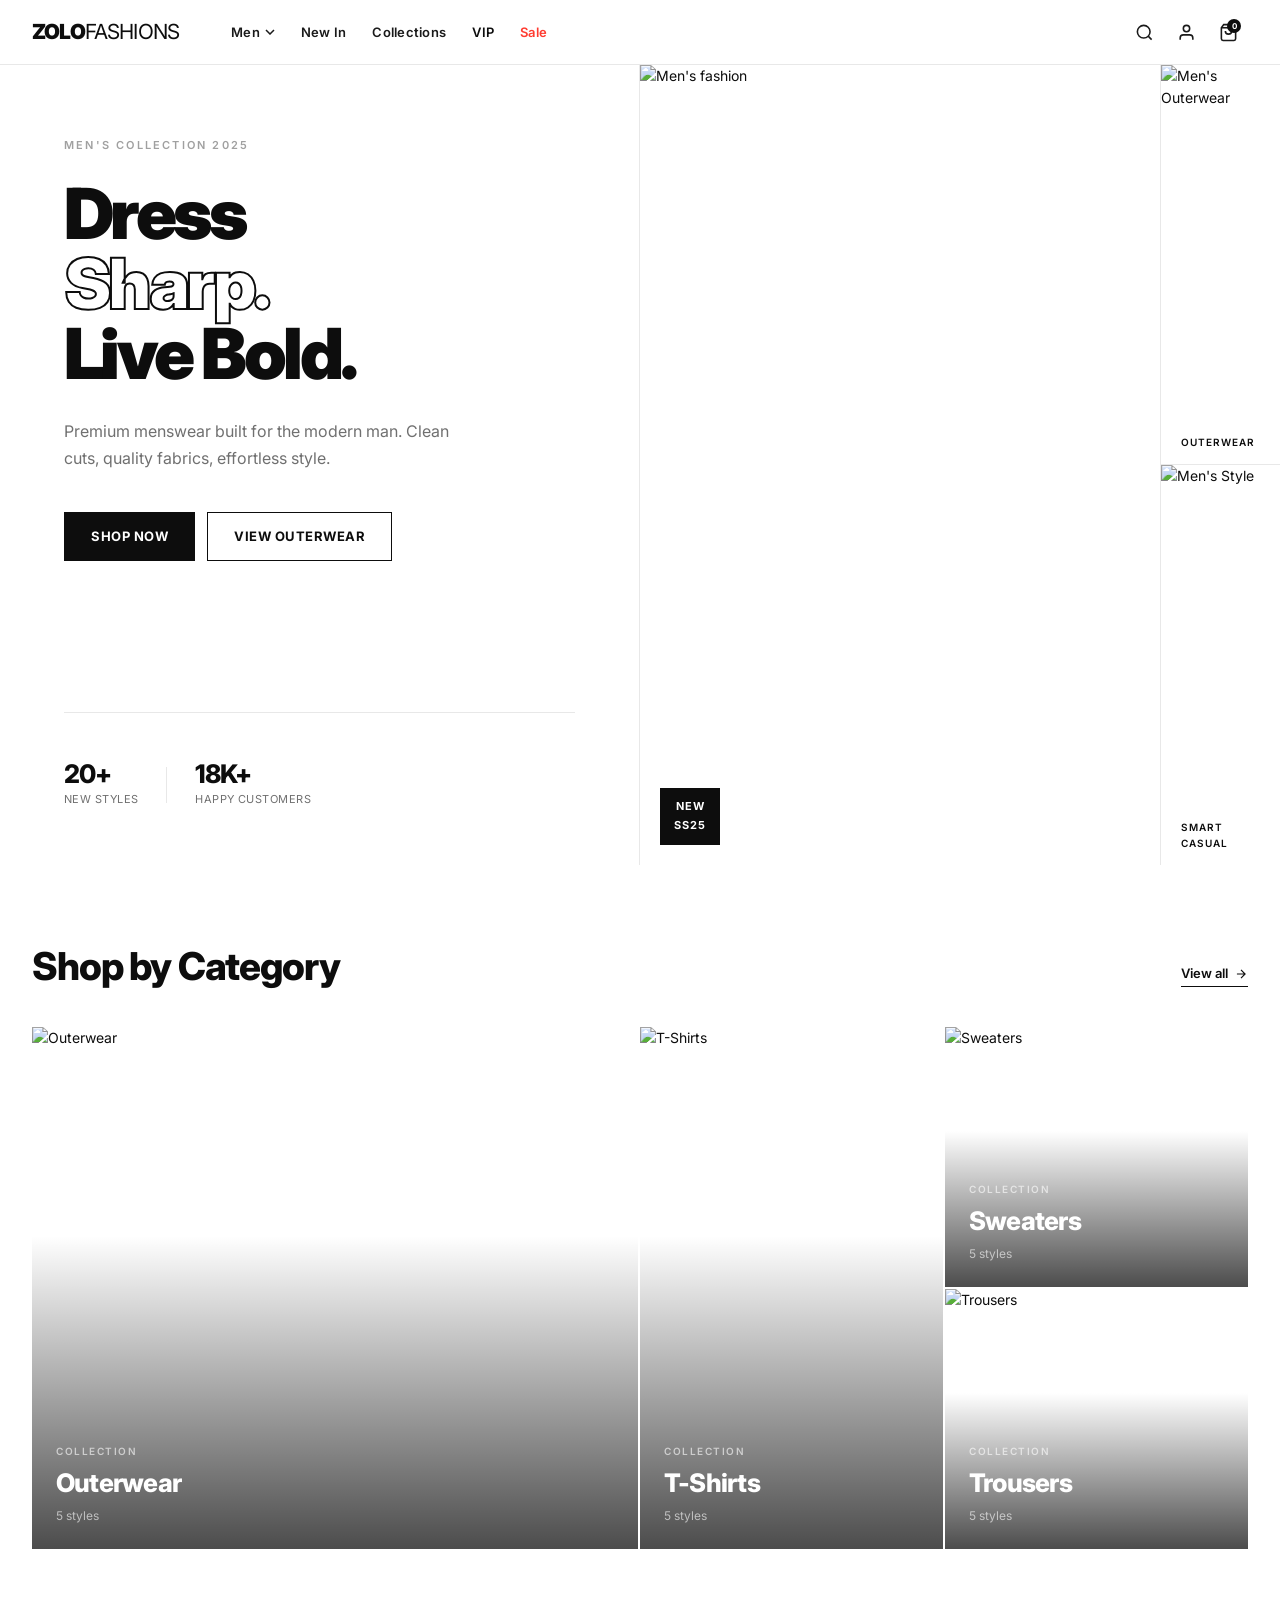
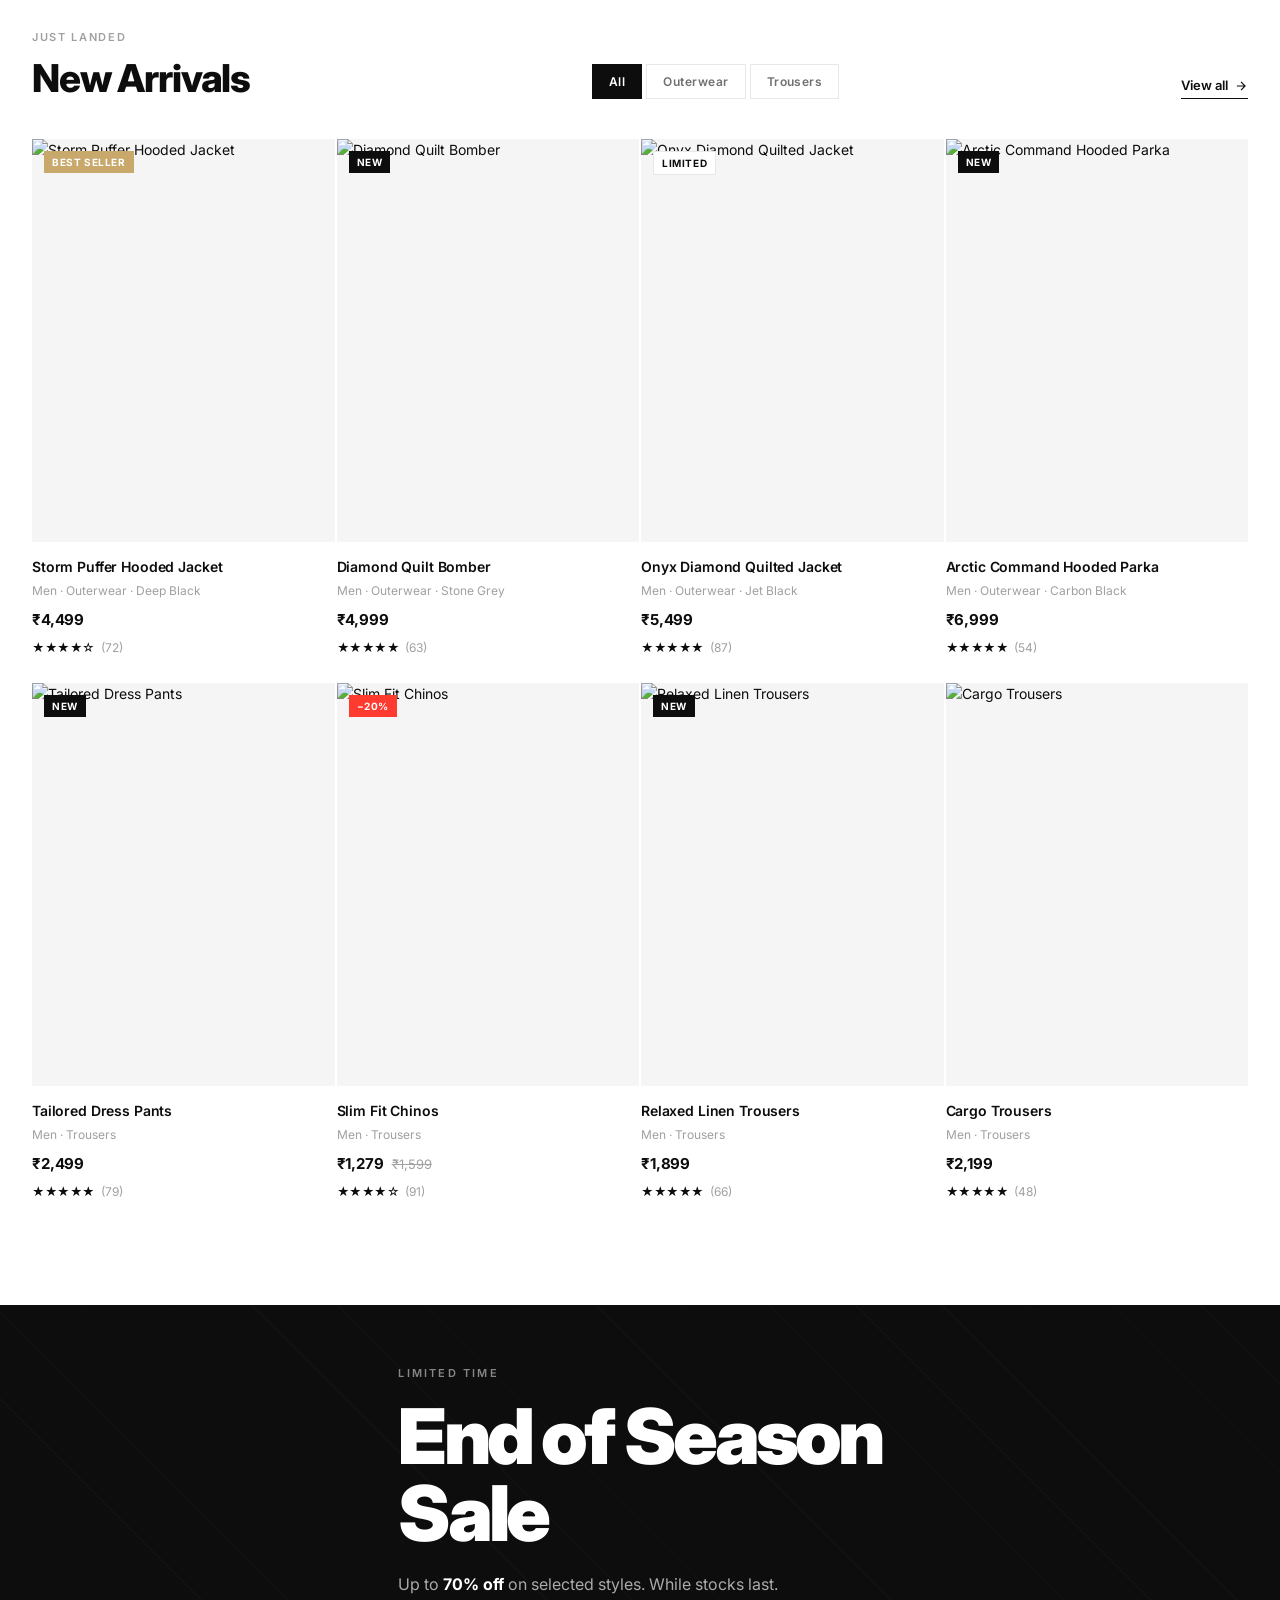
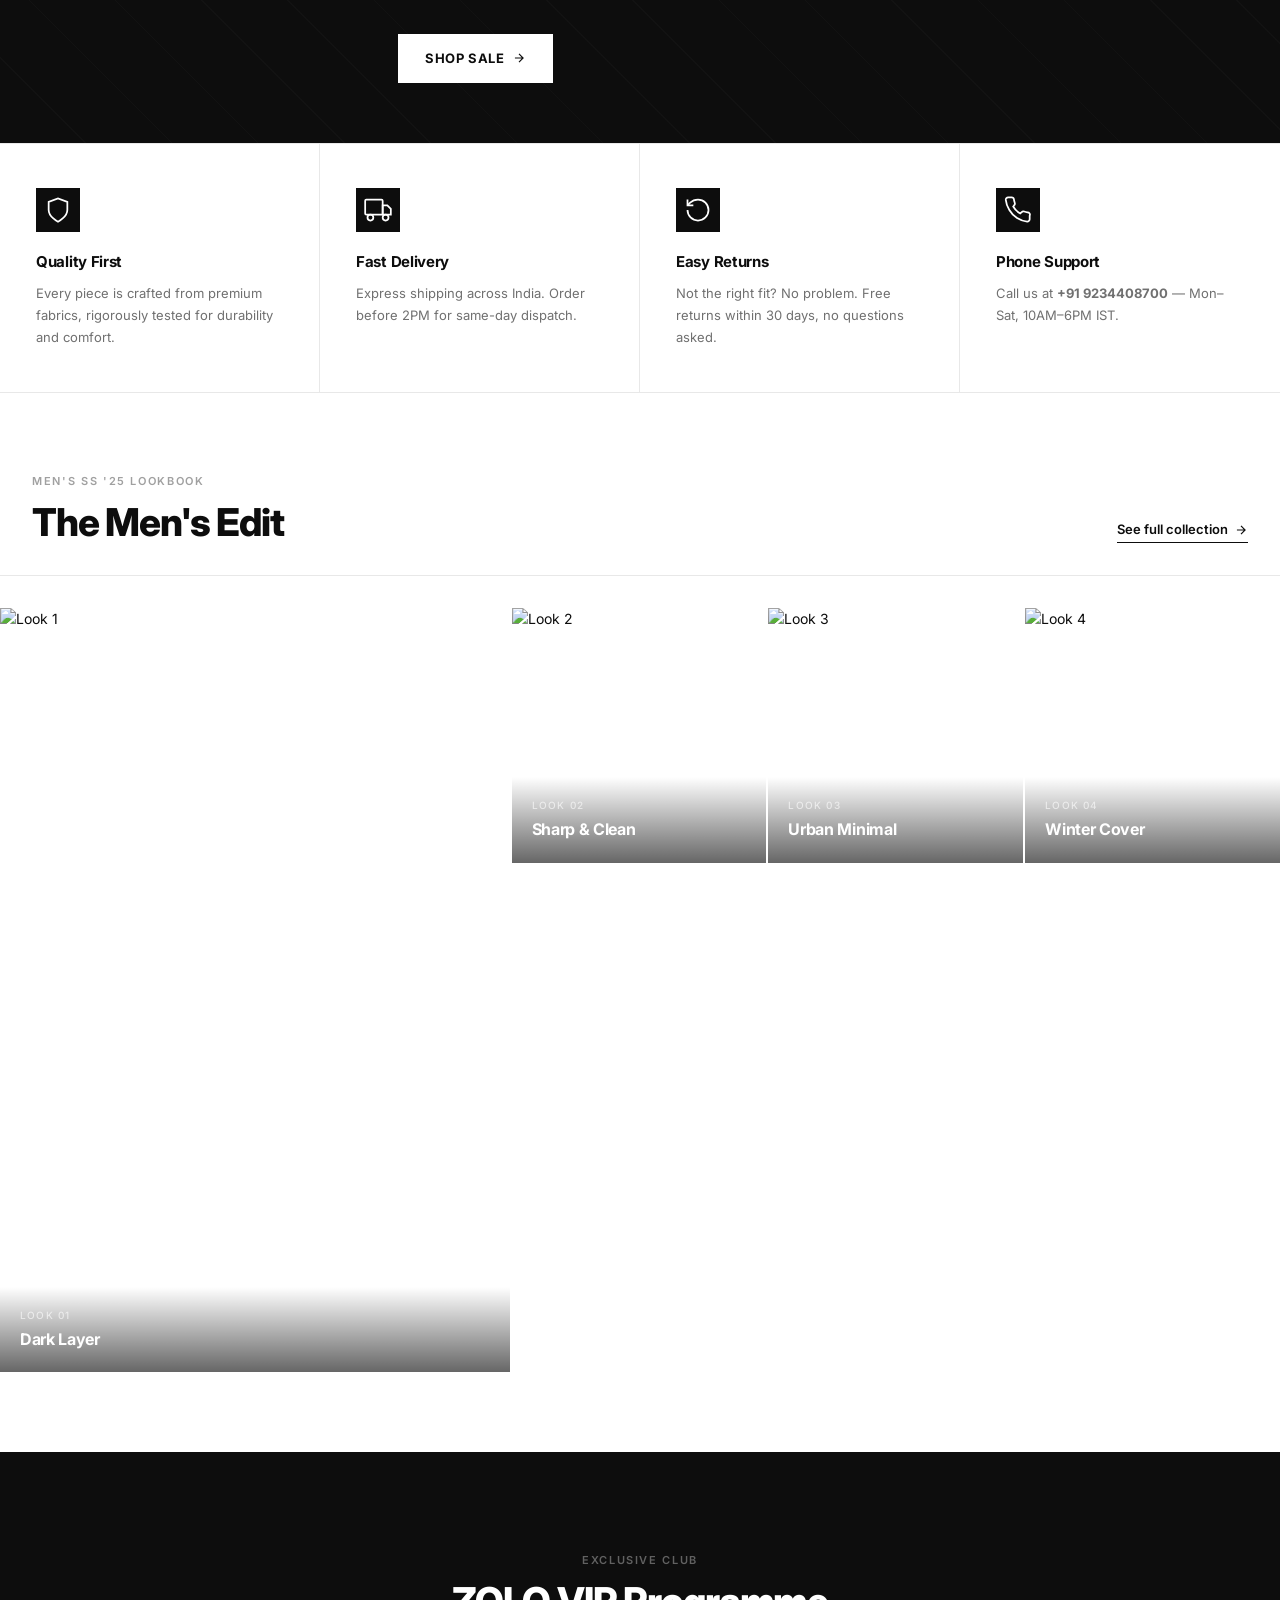
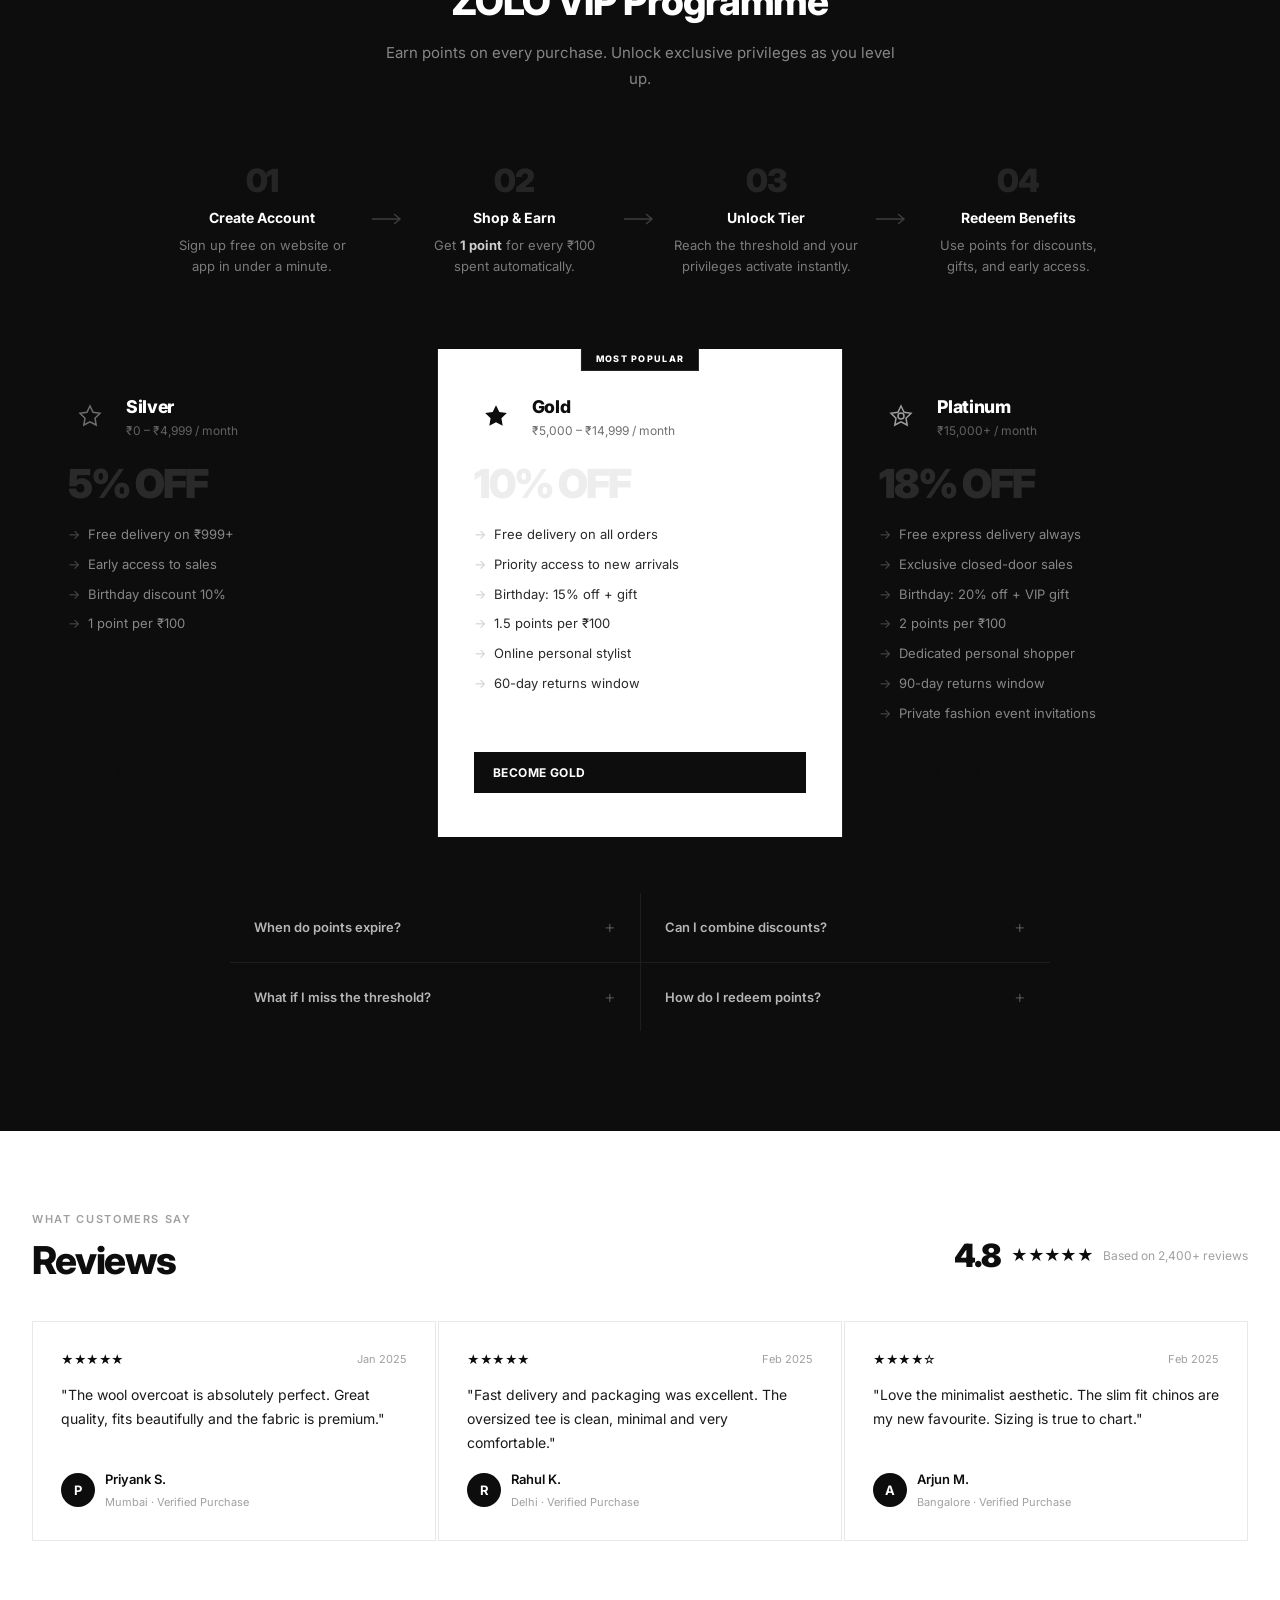
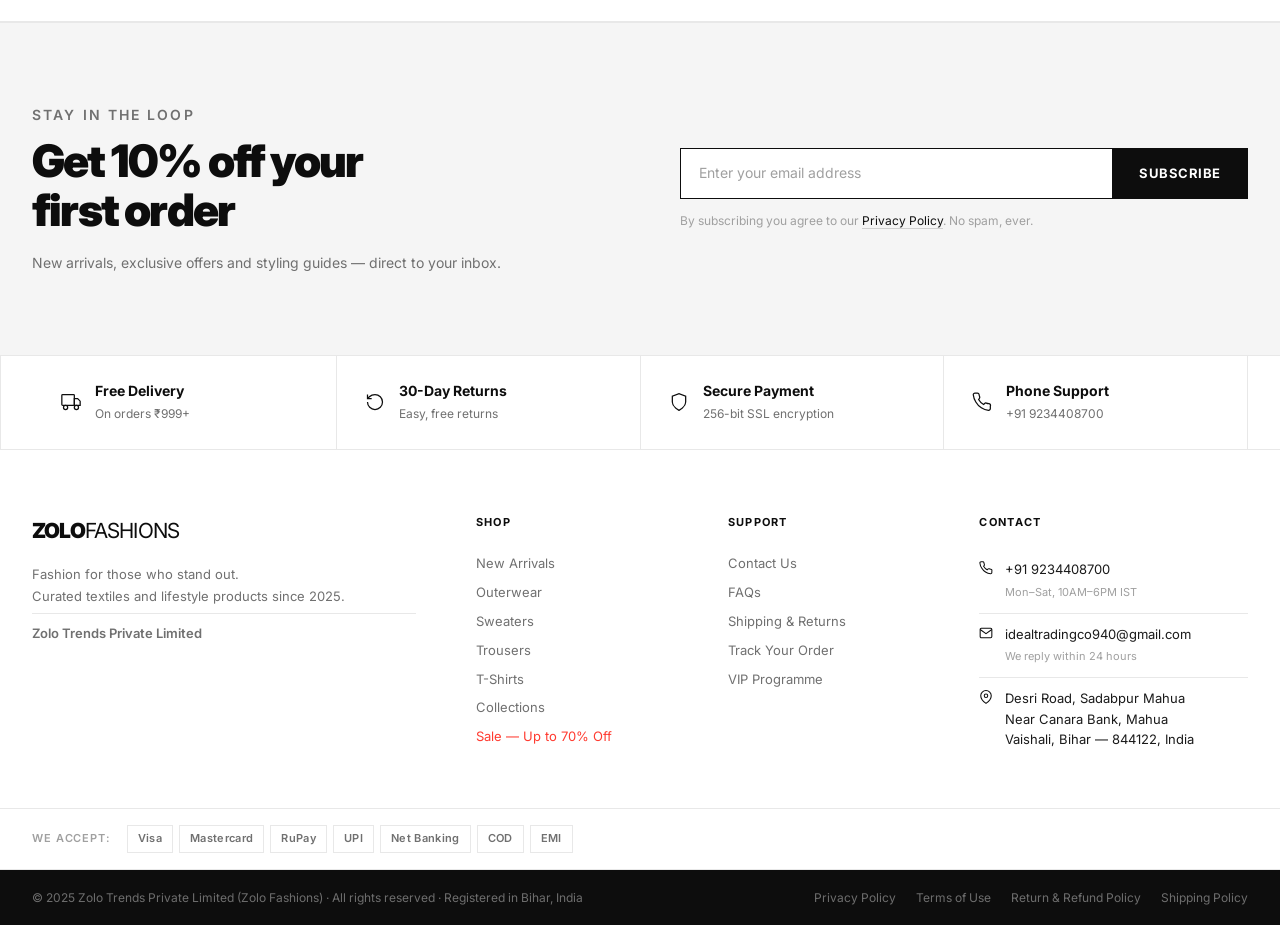
==== index.html @ 2c8d2848 "Update all pages and styles with latest changes Co-Authored-By: Claude Sonnet 4.6 <noreply@anthropic" ====
<!DOCTYPE html>
<html lang="en">
<head>
  <meta charset="UTF-8" />
  <meta name="viewport" content="width=device-width, initial-scale=1.0" />
  <title>Zolo Fashions — Men's Fashion Collection 2025</title>
  <meta name="description" content="Zolo Fashions — men's clothing collection. Premium outerwear, sweaters, trousers and t-shirts by Zolo Trends Private Limited." />
  <link rel="preconnect" href="https://fonts.googleapis.com" />
  <link rel="preconnect" href="https://fonts.gstatic.com" crossorigin />
  <link href="https://fonts.googleapis.com/css2?family=Inter:wght@300;400;500;600;700;800;900&display=swap" rel="stylesheet" />
  <link rel="stylesheet" href="style.css" />
</head>
<body>

  <!-- HEADER -->
  <header class="header" id="header">
    <div class="header__inner container">
      <button class="header__burger" aria-label="Menu" id="burger"><span></span><span></span><span></span></button>
      <div class="header__logo"><a href="index.html">ZOLO<span>FASHIONS</span></a></div>
      <nav class="header__nav" id="nav">
        <ul>
          <li class="has-mega">
            <a href="catalog.html">Men <svg width="10" height="6" viewBox="0 0 10 6"><path d="M1 1l4 4 4-4" stroke="currentColor" stroke-width="1.5" fill="none"/></svg></a>
            <div class="mega">
              <div class="mega__col"><h5>Category</h5><a href="catalog.html?category=outerwear">Outerwear</a><a href="catalog.html?category=sweaters">Sweaters</a><a href="catalog.html?category=trousers">Trousers</a><a href="catalog.html?category=t-shirts">T-Shirts</a></div>
            </div>
          </li>
          <li><a href="catalog.html">New In</a></li>
          <li><a href="catalog.html">Collections</a></li>
          <li><a href="#vip" class="nav-vip">VIP</a></li>
          <li><a href="catalog.html" class="nav-sale">Sale</a></li>
        </ul>
      </nav>
      <div class="header__actions">
        <button class="action-btn" id="searchToggle" aria-label="Search"><svg width="19" height="19" viewBox="0 0 24 24" fill="none" stroke="currentColor" stroke-width="2"><circle cx="11" cy="11" r="8"/><path d="m21 21-4.35-4.35"/></svg></button>
        <a href="login.html" class="action-btn" aria-label="Account"><svg width="19" height="19" viewBox="0 0 24 24" fill="none" stroke="currentColor" stroke-width="2"><path d="M20 21v-2a4 4 0 0 0-4-4H8a4 4 0 0 0-4 4v2"/><circle cx="12" cy="7" r="4"/></svg></a>
        <button class="action-btn action-btn--cart" aria-label="Bag"><svg width="19" height="19" viewBox="0 0 24 24" fill="none" stroke="currentColor" stroke-width="2"><path d="M6 2 3 6v14a2 2 0 0 0 2 2h14a2 2 0 0 0 2-2V6l-3-4z"/><line x1="3" y1="6" x2="21" y2="6"/><path d="M16 10a4 4 0 0 1-8 0"/></svg><span class="cart-badge">0</span></button>
      </div>
    </div>
    <div class="search-bar" id="searchBar">
      <div class="container search-bar__inner">
        <svg width="18" height="18" viewBox="0 0 24 24" fill="none" stroke="currentColor" stroke-width="2"><circle cx="11" cy="11" r="8"/><path d="m21 21-4.35-4.35"/></svg>
        <input type="search" placeholder="Search for products, brands, categories..." id="searchInput" />
        <button class="search-bar__close" id="searchClose"><svg width="18" height="18" viewBox="0 0 24 24" fill="none" stroke="currentColor" stroke-width="2"><line x1="18" y1="6" x2="6" y2="18"/><line x1="6" y1="6" x2="18" y2="18"/></svg></button>
      </div>
    </div>
  </header>

  <main>

    <!-- HERO -->
    <section class="hero">
      <div class="hero__left">
        <div class="hero__content">
          <p class="hero__label">Men's Collection 2025</p>
          <h1 class="hero__title">Dress<br /><span class="hero__title--outline">Sharp.</span><br />Live Bold.</h1>
          <p class="hero__sub">Premium menswear built for the modern man. Clean cuts, quality fabrics, effortless style.</p>
          <div class="hero__actions">
            <a href="catalog.html" class="btn btn--black">Shop Now</a>
            <a href="catalog.html?category=outerwear" class="btn btn--ghost">View Outerwear</a>
          </div>
        </div>
        <div class="hero__stats">
          <div class="hero__stat"><strong>20+</strong><span>New Styles</span></div>
          <div class="hero__stat-divider"></div>
          <div class="hero__stat"><strong>18K+</strong><span>Happy Customers</span></div>
        </div>
      </div>
      <div class="hero__right">
        <div class="hero__img hero__img--main">
          <img src="https://images.unsplash.com/photo-1552374196-1ab2a1c593e8?w=800&h=1000&fit=crop" alt="Men's fashion" loading="eager" />
          <div class="hero__tag"><span>NEW</span><span>SS25</span></div>
        </div>
        <div class="hero__side-imgs">
          <div class="hero__img hero__img--sm">
            <img src="https://images.unsplash.com/photo-1516257984-b1b4d707412e?w=300&h=400&fit=crop" alt="Men's Outerwear" loading="lazy" />
            <div class="hero__side-label">Outerwear</div>
          </div>
          <div class="hero__img hero__img--sm">
            <img src="https://images.unsplash.com/photo-1519085360753-af0119f7cbe7?w=300&h=400&fit=crop" alt="Men's Style" loading="lazy" />
            <div class="hero__side-label">Smart Casual</div>
          </div>
        </div>
      </div>
    </section>

    <!-- CATEGORIES -->
    <section class="section-cats container">
      <div class="section-header">
        <h2 class="section-title">Shop by Category</h2>
        <a href="catalog.html" class="link-arrow">View all <svg width="14" height="14" viewBox="0 0 24 24" fill="none" stroke="currentColor" stroke-width="2"><path d="M5 12h14M12 5l7 7-7 7"/></svg></a>
      </div>
      <div class="cats-grid">
        <a href="catalog.html?category=outerwear" class="cat-item cat-item--wide">
          <img src="https://images.unsplash.com/photo-1539533018447-63fcce2678e3?w=800&h=600&fit=crop" alt="Outerwear" loading="lazy" />
          <div class="cat-item__overlay"></div>
          <div class="cat-item__body"><span class="cat-item__label">Collection</span><h3>Outerwear</h3><p>5 styles</p></div>
        </a>
        <a href="catalog.html?category=sweaters" class="cat-item">
          <img src="https://images.unsplash.com/photo-1571455786673-9d9d6c194f90?w=500&h=400&fit=crop" alt="Sweaters" loading="lazy" />
          <div class="cat-item__overlay"></div>
          <div class="cat-item__body"><span class="cat-item__label">Collection</span><h3>Sweaters</h3><p>5 styles</p></div>
        </a>
        <a href="catalog.html?category=trousers" class="cat-item">
          <img src="https://images.unsplash.com/photo-1473966968600-fa801b869a1a?w=500&h=400&fit=crop" alt="Trousers" loading="lazy" />
          <div class="cat-item__overlay"></div>
          <div class="cat-item__body"><span class="cat-item__label">Collection</span><h3>Trousers</h3><p>5 styles</p></div>
        </a>
        <a href="catalog.html?category=t-shirts" class="cat-item cat-item--tall">
          <img src="https://images.unsplash.com/photo-1521572163474-6864f9cf17ab?w=500&h=600&fit=crop" alt="T-Shirts" loading="lazy" />
          <div class="cat-item__overlay"></div>
          <div class="cat-item__body"><span class="cat-item__label">Collection</span><h3>T-Shirts</h3><p>5 styles</p></div>
        </a>
      </div>
    </section>

    <!-- PRODUCTS -->
    <section class="section-products container">
      <div class="section-header">
        <div><p class="section-eyebrow">Just landed</p><h2 class="section-title">New Arrivals</h2></div>
        <div class="filter-tabs">
          <button class="filter-tab active">All</button>
          <button class="filter-tab">Outerwear</button>
          <button class="filter-tab">Trousers</button>
        </div>
        <a href="catalog.html" class="link-arrow">View all <svg width="14" height="14" viewBox="0 0 24 24" fill="none" stroke="currentColor" stroke-width="2"><path d="M5 12h14M12 5l7 7-7 7"/></svg></a>
      </div>
      <div class="products-grid">

        <!-- Outerwear -->
        <div class="product-card" data-cat="Outerwear">
          <div class="product-card__img-wrap">
            <img src="images/outerwear/kurtka_muzhskaya_uteplennaya_4M_9968_2_chernyy_1_.jpg" alt="Storm Puffer Hooded Jacket" loading="lazy" class="product-card__photo" />
            <img src="images/outerwear/Kurtka-muzhskaya-plashchevaya-uteplennaya-4M_712-chernyy-_1_.jpg" alt="Storm Puffer Hooded Jacket detail" loading="lazy" class="product-card__photo product-card__photo--hover" />
            <div class="product-card__badges"><span class="badge badge--bestseller">Best Seller</span></div>
            <div class="product-card__actions"><button class="product-card__wishlist" aria-label="Wishlist"><svg width="16" height="16" viewBox="0 0 24 24" fill="none" stroke="currentColor" stroke-width="2"><path d="M20.84 4.61a5.5 5.5 0 0 0-7.78 0L12 5.67l-1.06-1.06a5.5 5.5 0 0 0-7.78 7.78l1.06 1.06L12 21.23l7.78-7.78 1.06-1.06a5.5 5.5 0 0 0 0-7.78z"/></svg></button></div>
            <button class="product-card__atc">Add to Bag</button>
          </div>
          <div class="product-card__info">
            <h3 class="product-card__name">Storm Puffer Hooded Jacket</h3>
            <p class="product-card__cat">Men · Outerwear · Deep Black</p>
            <div class="product-card__price"><span class="price-current">₹4,499</span></div>
            <div class="product-card__rating"><div class="stars">★★★★☆</div><span>(72)</span></div>
          </div>
        </div>

        <div class="product-card" data-cat="Outerwear">
          <div class="product-card__img-wrap">
            <img src="images/outerwear/Kurtka-muzhskaya-plashchevaya-uteplennaya-4M_712-chernyy-_1_.jpg" alt="Diamond Quilt Bomber" loading="lazy" class="product-card__photo" />
            <img src="images/outerwear/Kurtka-muzhskaya-plashchevaya-uteplennaya-4M_882-chyernyy-_1_.jpg" alt="Diamond Quilt Bomber detail" loading="lazy" class="product-card__photo product-card__photo--hover" />
            <div class="product-card__badges"><span class="badge badge--new">New</span></div>
            <div class="product-card__actions"><button class="product-card__wishlist" aria-label="Wishlist"><svg width="16" height="16" viewBox="0 0 24 24" fill="none" stroke="currentColor" stroke-width="2"><path d="M20.84 4.61a5.5 5.5 0 0 0-7.78 0L12 5.67l-1.06-1.06a5.5 5.5 0 0 0-7.78 7.78l1.06 1.06L12 21.23l7.78-7.78 1.06-1.06a5.5 5.5 0 0 0 0-7.78z"/></svg></button></div>
            <button class="product-card__atc">Add to Bag</button>
          </div>
          <div class="product-card__info">
            <h3 class="product-card__name">Diamond Quilt Bomber</h3>
            <p class="product-card__cat">Men · Outerwear · Stone Grey</p>
            <div class="product-card__price"><span class="price-current">₹4,999</span></div>
            <div class="product-card__rating"><div class="stars">★★★★★</div><span>(63)</span></div>
          </div>
        </div>

        <!-- Outerwear cont. -->
        <div class="product-card" data-cat="Outerwear">
          <div class="product-card__img-wrap">
            <img src="images/outerwear/Kurtka-muzhskaya-plashchevaya-uteplennaya-4M_882-chyernyy-_1_.jpg" alt="Onyx Diamond Quilted Jacket" loading="lazy" class="product-card__photo" />
            <img src="images/outerwear/Kurtka-muzhskaya-plashchevaya-uteplennaya-4M_873-chyernyy-_1_.jpg" alt="Onyx Diamond Quilted Jacket detail" loading="lazy" class="product-card__photo product-card__photo--hover" />
            <div class="product-card__badges"><span class="badge badge--limited">Limited</span></div>
            <div class="product-card__actions"><button class="product-card__wishlist" aria-label="Wishlist"><svg width="16" height="16" viewBox="0 0 24 24" fill="none" stroke="currentColor" stroke-width="2"><path d="M20.84 4.61a5.5 5.5 0 0 0-7.78 0L12 5.67l-1.06-1.06a5.5 5.5 0 0 0-7.78 7.78l1.06 1.06L12 21.23l7.78-7.78 1.06-1.06a5.5 5.5 0 0 0 0-7.78z"/></svg></button></div>
            <button class="product-card__atc">Add to Bag</button>
          </div>
          <div class="product-card__info">
            <h3 class="product-card__name">Onyx Diamond Quilted Jacket</h3>
            <p class="product-card__cat">Men · Outerwear · Jet Black</p>
            <div class="product-card__price"><span class="price-current">₹5,499</span></div>
            <div class="product-card__rating"><div class="stars">★★★★★</div><span>(87)</span></div>
          </div>
        </div>

        <div class="product-card" data-cat="Outerwear">
          <div class="product-card__img-wrap">
            <img src="images/outerwear/kurtka-muzhskaya-uteplennaya-4M_11498_2-temno_seryy-_1_.jpg" alt="Arctic Command Hooded Parka" loading="lazy" class="product-card__photo" />
            <img src="images/outerwear/kurtka_muzhskaya_uteplennaya_4M_9968_2_chernyy_1_.jpg" alt="Arctic Command Hooded Parka detail" loading="lazy" class="product-card__photo product-card__photo--hover" />
            <div class="product-card__badges"><span class="badge badge--new">New</span></div>
            <div class="product-card__actions"><button class="product-card__wishlist" aria-label="Wishlist"><svg width="16" height="16" viewBox="0 0 24 24" fill="none" stroke="currentColor" stroke-width="2"><path d="M20.84 4.61a5.5 5.5 0 0 0-7.78 0L12 5.67l-1.06-1.06a5.5 5.5 0 0 0-7.78 7.78l1.06 1.06L12 21.23l7.78-7.78 1.06-1.06a5.5 5.5 0 0 0 0-7.78z"/></svg></button></div>
            <button class="product-card__atc">Add to Bag</button>
          </div>
          <div class="product-card__info">
            <h3 class="product-card__name">Arctic Command Hooded Parka</h3>
            <p class="product-card__cat">Men · Outerwear · Carbon Black</p>
            <div class="product-card__price"><span class="price-current">₹6,999</span></div>
            <div class="product-card__rating"><div class="stars">★★★★★</div><span>(54)</span></div>
          </div>
        </div>

        <!-- Trousers -->
        <div class="product-card" data-cat="Trousers">
          <div class="product-card__img-wrap">
            <img src="images/trousers/pants-brown-chino.jpg" alt="Tailored Dress Pants" loading="lazy" class="product-card__photo" />
            <img src="images/trousers/pants-black-chino.jpg" alt="Tailored Dress Pants detail" loading="lazy" class="product-card__photo product-card__photo--hover" />
            <div class="product-card__badges"><span class="badge badge--new">New</span></div>
            <div class="product-card__actions"><button class="product-card__wishlist" aria-label="Wishlist"><svg width="16" height="16" viewBox="0 0 24 24" fill="none" stroke="currentColor" stroke-width="2"><path d="M20.84 4.61a5.5 5.5 0 0 0-7.78 0L12 5.67l-1.06-1.06a5.5 5.5 0 0 0-7.78 7.78l1.06 1.06L12 21.23l7.78-7.78 1.06-1.06a5.5 5.5 0 0 0 0-7.78z"/></svg></button></div>
            <button class="product-card__atc">Add to Bag</button>
          </div>
          <div class="product-card__info">
            <h3 class="product-card__name">Tailored Dress Pants</h3>
            <p class="product-card__cat">Men · Trousers</p>
            <div class="product-card__price"><span class="price-current">₹2,499</span></div>
            <div class="product-card__rating"><div class="stars">★★★★★</div><span>(79)</span></div>
          </div>
        </div>

        <div class="product-card" data-cat="Trousers">
          <div class="product-card__img-wrap">
            <img src="images/trousers/pants-black-chino.jpg" alt="Slim Fit Chinos" loading="lazy" class="product-card__photo" />
            <img src="images/trousers/pants-navy-linen.jpg" alt="Slim Fit Chinos detail" loading="lazy" class="product-card__photo product-card__photo--hover" />
            <div class="product-card__badges"><span class="badge badge--sale">−20%</span></div>
            <div class="product-card__actions"><button class="product-card__wishlist" aria-label="Wishlist"><svg width="16" height="16" viewBox="0 0 24 24" fill="none" stroke="currentColor" stroke-width="2"><path d="M20.84 4.61a5.5 5.5 0 0 0-7.78 0L12 5.67l-1.06-1.06a5.5 5.5 0 0 0-7.78 7.78l1.06 1.06L12 21.23l7.78-7.78 1.06-1.06a5.5 5.5 0 0 0 0-7.78z"/></svg></button></div>
            <button class="product-card__atc">Add to Bag</button>
          </div>
          <div class="product-card__info">
            <h3 class="product-card__name">Slim Fit Chinos</h3>
            <p class="product-card__cat">Men · Trousers</p>
            <div class="product-card__price"><span class="price-current">₹1,279</span><span class="price-old">₹1,599</span></div>
            <div class="product-card__rating"><div class="stars">★★★★☆</div><span>(91)</span></div>
          </div>
        </div>

        <div class="product-card" data-cat="Trousers">
          <div class="product-card__img-wrap">
            <img src="images/trousers/pants-navy-linen.jpg" alt="Relaxed Linen Trousers" loading="lazy" class="product-card__photo" />
            <img src="images/trousers/pants-charcoal-wide.jpg" alt="Relaxed Linen Trousers detail" loading="lazy" class="product-card__photo product-card__photo--hover" />
            <div class="product-card__badges"><span class="badge badge--new">New</span></div>
            <div class="product-card__actions"><button class="product-card__wishlist" aria-label="Wishlist"><svg width="16" height="16" viewBox="0 0 24 24" fill="none" stroke="currentColor" stroke-width="2"><path d="M20.84 4.61a5.5 5.5 0 0 0-7.78 0L12 5.67l-1.06-1.06a5.5 5.5 0 0 0-7.78 7.78l1.06 1.06L12 21.23l7.78-7.78 1.06-1.06a5.5 5.5 0 0 0 0-7.78z"/></svg></button></div>
            <button class="product-card__atc">Add to Bag</button>
          </div>
          <div class="product-card__info">
            <h3 class="product-card__name">Relaxed Linen Trousers</h3>
            <p class="product-card__cat">Men · Trousers</p>
            <div class="product-card__price"><span class="price-current">₹1,899</span></div>
            <div class="product-card__rating"><div class="stars">★★★★★</div><span>(66)</span></div>
          </div>
        </div>

        <div class="product-card" data-cat="Trousers">
          <div class="product-card__img-wrap">
            <img src="images/trousers/pants-charcoal-wide.jpg" alt="Cargo Trousers" loading="lazy" class="product-card__photo" />
            <img src="images/trousers/pants-brown-chino.jpg" alt="Cargo Trousers detail" loading="lazy" class="product-card__photo product-card__photo--hover" />
            <div class="product-card__badges"></div>
            <div class="product-card__actions"><button class="product-card__wishlist" aria-label="Wishlist"><svg width="16" height="16" viewBox="0 0 24 24" fill="none" stroke="currentColor" stroke-width="2"><path d="M20.84 4.61a5.5 5.5 0 0 0-7.78 0L12 5.67l-1.06-1.06a5.5 5.5 0 0 0-7.78 7.78l1.06 1.06L12 21.23l7.78-7.78 1.06-1.06a5.5 5.5 0 0 0 0-7.78z"/></svg></button></div>
            <button class="product-card__atc">Add to Bag</button>
          </div>
          <div class="product-card__info">
            <h3 class="product-card__name">Cargo Trousers</h3>
            <p class="product-card__cat">Men · Trousers</p>
            <div class="product-card__price"><span class="price-current">₹2,199</span></div>
            <div class="product-card__rating"><div class="stars">★★★★★</div><span>(48)</span></div>
          </div>
        </div>

      </div>
    </section>

    <!-- SALE BANNER -->
    <section class="banner-full">
      <div class="banner-full__bg"></div>
      <div class="banner-full__content container">
        <p class="banner-full__eyebrow">Limited Time</p>
        <h2 class="banner-full__title">End of Season<br />Sale</h2>
        <p class="banner-full__sub">Up to <strong>70% off</strong> on selected styles. While stocks last.</p>
        <a href="catalog.html" class="btn btn--white">Shop Sale <svg width="14" height="14" viewBox="0 0 24 24" fill="none" stroke="currentColor" stroke-width="2"><path d="M5 12h14M12 5l7 7-7 7"/></svg></a>
      </div>
    </section>

    <!-- VALUES -->
    <section class="values container">
      <div class="value-item">
        <div class="value-icon"><svg width="28" height="28" viewBox="0 0 24 24" fill="none" stroke="currentColor" stroke-width="1.5"><path d="M12 22s8-4 8-10V5l-8-3-8 3v7c0 6 8 10 8 10z"/></svg></div>
        <h4>Quality First</h4>
        <p>Every piece is crafted from premium fabrics, rigorously tested for durability and comfort.</p>
      </div>
      <div class="value-item">
        <div class="value-icon"><svg width="28" height="28" viewBox="0 0 24 24" fill="none" stroke="currentColor" stroke-width="1.5"><rect x="1" y="3" width="15" height="13" rx="1"/><path d="M16 8h4l3 3v5h-7V8z"/><circle cx="5.5" cy="18.5" r="2.5"/><circle cx="18.5" cy="18.5" r="2.5"/></svg></div>
        <h4>Fast Delivery</h4>
        <p>Express shipping across India. Order before 2PM for same-day dispatch.</p>
      </div>
      <div class="value-item">
        <div class="value-icon"><svg width="28" height="28" viewBox="0 0 24 24" fill="none" stroke="currentColor" stroke-width="1.5"><path d="M3 12a9 9 0 1 0 9-9 9.75 9.75 0 0 0-6.74 2.74L3 8"/><path d="M3 3v5h5"/></svg></div>
        <h4>Easy Returns</h4>
        <p>Not the right fit? No problem. Free returns within 30 days, no questions asked.</p>
      </div>
      <div class="value-item">
        <div class="value-icon"><svg width="28" height="28" viewBox="0 0 24 24" fill="none" stroke="currentColor" stroke-width="1.5"><path d="M22 16.92v3a2 2 0 0 1-2.18 2 19.79 19.79 0 0 1-8.63-3.07A19.5 19.5 0 0 1 4.59 12 19.79 19.79 0 0 1 1.52 3.33 2 2 0 0 1 3.5 1.25h3a2 2 0 0 1 2 1.72c.127.96.361 1.903.7 2.81a2 2 0 0 1-.45 2.11L7.91 9a16 16 0 0 0 6 6l1.27-1.27a2 2 0 0 1 2.11-.45c.907.339 1.85.573 2.81.7A2 2 0 0 1 22 16.92z"/></svg></div>
        <h4>Phone Support</h4>
        <p>Call us at <strong>+91 9234408700</strong> — Mon–Sat, 10AM–6PM IST.</p>
      </div>
    </section>

    <!-- LOOKBOOK -->
    <section class="editorial">
      <div class="container editorial__header">
        <div><p class="section-eyebrow">Men's SS '25 Lookbook</p><h2 class="section-title">The Men's Edit</h2></div>
        <a href="catalog.html" class="link-arrow">See full collection <svg width="14" height="14" viewBox="0 0 24 24" fill="none" stroke="currentColor" stroke-width="2"><path d="M5 12h14M12 5l7 7-7 7"/></svg></a>
      </div>
      <div class="editorial__grid">
        <div class="look look--1"><img src="https://images.unsplash.com/photo-1506794778202-cad84cf45f1d?w=600&h=900&fit=crop" alt="Look 1" loading="lazy" /><div class="look__caption"><span>Look 01</span><h4>Dark Layer</h4></div></div>
        <div class="look look--2"><img src="https://images.unsplash.com/photo-1519085360753-af0119f7cbe7?w=500&h=500&fit=crop" alt="Look 2" loading="lazy" /><div class="look__caption"><span>Look 02</span><h4>Sharp &amp; Clean</h4></div></div>
        <div class="look look--3"><img src="https://images.unsplash.com/photo-1539109136881-3be0616acf4b?w=500&h=500&fit=crop" alt="Look 3" loading="lazy" /><div class="look__caption"><span>Look 03</span><h4>Urban Minimal</h4></div></div>
        <div class="look look--4"><img src="https://images.unsplash.com/photo-1487222477894-8943e31ef7b2?w=500&h=500&fit=crop" alt="Look 4" loading="lazy" /><div class="look__caption"><span>Look 04</span><h4>Winter Cover</h4></div></div>
      </div>
    </section>

    <!-- VIP -->
    <section class="vip" id="vip">
      <div class="container">
        <div class="vip__head">
          <p class="section-eyebrow">Exclusive Club</p>
          <h2 class="section-title">ZOLO VIP Programme</h2>
          <p class="vip__sub">Earn points on every purchase. Unlock exclusive privileges as you level up.</p>
        </div>
        <div class="vip__steps">
          <div class="vip__step"><div class="vip__step-num">01</div><h4>Create Account</h4><p>Sign up free on website or app in under a minute.</p></div>
          <div class="vip__step-arrow"><svg width="32" height="12" viewBox="0 0 32 12"><path d="M0 6h28M22 1l6 5-6 5" stroke="currentColor" stroke-width="1.5" fill="none"/></svg></div>
          <div class="vip__step"><div class="vip__step-num">02</div><h4>Shop &amp; Earn</h4><p>Get <strong>1 point</strong> for every ₹100 spent automatically.</p></div>
          <div class="vip__step-arrow"><svg width="32" height="12" viewBox="0 0 32 12"><path d="M0 6h28M22 1l6 5-6 5" stroke="currentColor" stroke-width="1.5" fill="none"/></svg></div>
          <div class="vip__step"><div class="vip__step-num">03</div><h4>Unlock Tier</h4><p>Reach the threshold and your privileges activate instantly.</p></div>
          <div class="vip__step-arrow"><svg width="32" height="12" viewBox="0 0 32 12"><path d="M0 6h28M22 1l6 5-6 5" stroke="currentColor" stroke-width="1.5" fill="none"/></svg></div>
          <div class="vip__step"><div class="vip__step-num">04</div><h4>Redeem Benefits</h4><p>Use points for discounts, gifts, and early access.</p></div>
        </div>
        <div class="vip__tiers">
          <div class="vip__tier">
            <div class="vip__tier-top"><div class="vip__tier-icon vip__tier-icon--silver"><svg width="24" height="24" viewBox="0 0 24 24" fill="none" stroke="currentColor" stroke-width="1.5"><polygon points="12 2 15.09 8.26 22 9.27 17 14.14 18.18 21.02 12 17.77 5.82 21.02 7 14.14 2 9.27 8.91 8.26 12 2"/></svg></div><div><div class="vip__tier-name">Silver</div><div class="vip__tier-range">₹0 – ₹4,999 / month</div></div></div>
            <div class="vip__tier-discount">5% OFF</div>
            <ul class="vip__tier-perks"><li>Free delivery on ₹999+</li><li>Early access to sales</li><li>Birthday discount 10%</li><li>1 point per ₹100</li></ul>
            <a href="register.html" class="btn btn--outline-black btn--sm">Get Started — Free</a>
          </div>
          <div class="vip__tier vip__tier--featured">
            <div class="vip__tier-crown">MOST POPULAR</div>
            <div class="vip__tier-top"><div class="vip__tier-icon vip__tier-icon--gold"><svg width="26" height="26" viewBox="0 0 24 24" fill="currentColor"><polygon points="12 2 15.09 8.26 22 9.27 17 14.14 18.18 21.02 12 17.77 5.82 21.02 7 14.14 2 9.27 8.91 8.26 12 2"/></svg></div><div><div class="vip__tier-name">Gold</div><div class="vip__tier-range">₹5,000 – ₹14,999 / month</div></div></div>
            <div class="vip__tier-discount">10% OFF</div>
            <ul class="vip__tier-perks"><li>Free delivery on all orders</li><li>Priority access to new arrivals</li><li>Birthday: 15% off + gift</li><li>1.5 points per ₹100</li><li>Online personal stylist</li><li>60-day returns window</li></ul>
            <a href="register.html" class="btn btn--black btn--sm">Become Gold</a>
          </div>
          <div class="vip__tier">
            <div class="vip__tier-top"><div class="vip__tier-icon vip__tier-icon--platinum"><svg width="24" height="24" viewBox="0 0 24 24" fill="none" stroke="currentColor" stroke-width="1.5"><path d="M12 2l3.09 6.26L22 9.27l-5 4.87 1.18 6.88L12 17.77l-6.18 3.25L7 14.14 2 9.27l6.91-1.01L12 2z"/><circle cx="12" cy="12" r="3"/></svg></div><div><div class="vip__tier-name">Platinum</div><div class="vip__tier-range">₹15,000+ / month</div></div></div>
            <div class="vip__tier-discount">18% OFF</div>
            <ul class="vip__tier-perks"><li>Free express delivery always</li><li>Exclusive closed-door sales</li><li>Birthday: 20% off + VIP gift</li><li>2 points per ₹100</li><li>Dedicated personal shopper</li><li>90-day returns window</li><li>Private fashion event invitations</li></ul>
            <a href="register.html" class="btn btn--outline-black btn--sm">Learn More</a>
          </div>
        </div>
        <div class="vip__faq">
          <details class="vip__faq-item"><summary>When do points expire?</summary><p>Points are valid for 12 months. Status recalculates every 30 days.</p></details>
          <details class="vip__faq-item"><summary>Can I combine discounts?</summary><p>VIP discounts stack with promo codes, but not with Sale items.</p></details>
          <details class="vip__faq-item"><summary>What if I miss the threshold?</summary><p>Status reverts after 30 days. You'll get an email warning 7 days before.</p></details>
          <details class="vip__faq-item"><summary>How do I redeem points?</summary><p>Select "Pay with Points" at checkout. 100 pts = ₹50. Max 30% of order.</p></details>
        </div>
      </div>
    </section>

    <!-- REVIEWS -->
    <section class="reviews container">
      <div class="section-header">
        <div><p class="section-eyebrow">What customers say</p><h2 class="section-title">Reviews</h2></div>
        <div class="reviews__avg"><strong>4.8</strong><div class="stars stars--lg">★★★★★</div><span>Based on 2,400+ reviews</span></div>
      </div>
      <div class="reviews__grid">
        <div class="review-card">
          <div class="review-card__top"><div class="stars">★★★★★</div><span class="review-card__date">Jan 2025</span></div>
          <p>"The wool overcoat is absolutely perfect. Great quality, fits beautifully and the fabric is premium."</p>
          <div class="review-card__author"><div class="review-card__avatar">P</div><div><strong>Priyank S.</strong><span>Mumbai · Verified Purchase</span></div></div>
        </div>
        <div class="review-card">
          <div class="review-card__top"><div class="stars">★★★★★</div><span class="review-card__date">Feb 2025</span></div>
          <p>"Fast delivery and packaging was excellent. The oversized tee is clean, minimal and very comfortable."</p>
          <div class="review-card__author"><div class="review-card__avatar">R</div><div><strong>Rahul K.</strong><span>Delhi · Verified Purchase</span></div></div>
        </div>
        <div class="review-card">
          <div class="review-card__top"><div class="stars">★★★★☆</div><span class="review-card__date">Feb 2025</span></div>
          <p>"Love the minimalist aesthetic. The slim fit chinos are my new favourite. Sizing is true to chart."</p>
          <div class="review-card__author"><div class="review-card__avatar">A</div><div><strong>Arjun M.</strong><span>Bangalore · Verified Purchase</span></div></div>
        </div>
      </div>
    </section>

    <!-- NEWSLETTER -->
    <section class="newsletter">
      <div class="container newsletter__inner">
        <div class="newsletter__text">
          <p class="section-eyebrow">Stay in the loop</p>
          <h2>Get 10% off your<br />first order</h2>
          <p>New arrivals, exclusive offers and styling guides — direct to your inbox.</p>
        </div>
        <form class="newsletter__form" onsubmit="return false">
          <div class="newsletter__input-wrap">
            <input type="email" placeholder="Enter your email address" />
            <button type="submit" class="btn btn--black">Subscribe</button>
          </div>
          <p class="newsletter__consent">By subscribing you agree to our <a href="privacy.html">Privacy Policy</a>. No spam, ever.</p>
        </form>
      </div>
    </section>

  </main>

  <!-- FOOTER -->
  <footer class="footer">
    <div class="footer__trust">
      <div class="container footer__trust-grid">
        <div class="trust-item"><svg width="20" height="20" viewBox="0 0 24 24" fill="none" stroke="currentColor" stroke-width="1.5"><rect x="1" y="3" width="15" height="13" rx="1"/><path d="M16 8h4l3 3v5h-7V8z"/><circle cx="5.5" cy="18.5" r="2.5"/><circle cx="18.5" cy="18.5" r="2.5"/></svg><div><strong>Free Delivery</strong><span>On orders ₹999+</span></div></div>
        <div class="trust-item"><svg width="20" height="20" viewBox="0 0 24 24" fill="none" stroke="currentColor" stroke-width="1.5"><path d="M3 12a9 9 0 1 0 9-9 9.75 9.75 0 0 0-6.74 2.74L3 8"/><path d="M3 3v5h5"/></svg><div><strong>30-Day Returns</strong><span>Easy, free returns</span></div></div>
        <div class="trust-item"><svg width="20" height="20" viewBox="0 0 24 24" fill="none" stroke="currentColor" stroke-width="1.5"><path d="M12 22s8-4 8-10V5l-8-3-8 3v7c0 6 8 10 8 10z"/></svg><div><strong>Secure Payment</strong><span>256-bit SSL encryption</span></div></div>
        <div class="trust-item"><svg width="20" height="20" viewBox="0 0 24 24" fill="none" stroke="currentColor" stroke-width="1.5"><path d="M22 16.92v3a2 2 0 0 1-2.18 2 19.79 19.79 0 0 1-8.63-3.07A19.5 19.5 0 0 1 4.59 12a19.79 19.79 0 0 1-3.07-8.67A2 2 0 0 1 3.5 1.25h3a2 2 0 0 1 2 1.72c.127.96.361 1.903.7 2.81a2 2 0 0 1-.45 2.11L7.91 9a16 16 0 0 0 6 6l1.27-1.27a2 2 0 0 1 2.11-.45c.907.339 1.85.573 2.81.7A2 2 0 0 1 22 16.92z"/></svg><div><strong>Phone Support</strong><span>+91 9234408700</span></div></div>
      </div>
    </div>
    <div class="footer__main container">
      <div class="footer__brand">
        <div class="footer__logo">ZOLO<span>FASHIONS</span></div>
        <p>Fashion for those who stand out.<br />Curated textiles and lifestyle products since 2025.</p>
        <p class="footer__legal-name">Zolo Trends Private Limited</p>
      </div>
      <div class="footer__col">
        <h5>Shop</h5>
        <a href="catalog.html">New Arrivals</a>
        <a href="catalog.html?category=outerwear">Outerwear</a>
        <a href="catalog.html?category=sweaters">Sweaters</a>
        <a href="catalog.html?category=trousers">Trousers</a>
        <a href="catalog.html?category=t-shirts">T-Shirts</a>
        <a href="catalog.html">Collections</a>
        <a href="catalog.html" class="footer__link--sale">Sale — Up to 70% Off</a>
      </div>
      <div class="footer__col">
        <h5>Support</h5>
        <a href="contact.html">Contact Us</a>
        <a href="faq.html">FAQs</a>
        <a href="shipping.html">Shipping &amp; Returns</a>
        <a href="track-order.html">Track Your Order</a>
        <a href="#vip">VIP Programme</a>
      </div>
      <div class="footer__col footer__col--contact">
        <h5>Contact</h5>
        <div class="footer__contact-item">
          <svg width="14" height="14" viewBox="0 0 24 24" fill="none" stroke="currentColor" stroke-width="1.8"><path d="M22 16.92v3a2 2 0 0 1-2.18 2 19.79 19.79 0 0 1-8.63-3.07A19.5 19.5 0 0 1 4.59 12a19.79 19.79 0 0 1-3.07-8.67A2 2 0 0 1 3.5 1.25h3a2 2 0 0 1 2 1.72c.127.96.361 1.903.7 2.81a2 2 0 0 1-.45 2.11L7.91 9a16 16 0 0 0 6 6l1.27-1.27a2 2 0 0 1 2.11-.45c.907.339 1.85.573 2.81.7A2 2 0 0 1 22 16.92z"/></svg>
          <div><a href="tel:+919234408700">+91 9234408700</a><small>Mon–Sat, 10AM–6PM IST</small></div>
        </div>
        <div class="footer__contact-item">
          <svg width="14" height="14" viewBox="0 0 24 24" fill="none" stroke="currentColor" stroke-width="1.8"><path d="M4 4h16c1.1 0 2 .9 2 2v12c0 1.1-.9 2-2 2H4c-1.1 0-2-.9-2-2V6c0-1.1.9-2 2-2z"/><polyline points="22,6 12,13 2,6"/></svg>
          <div><a href="mailto:idealtradingco940@gmail.com">idealtradingco940@gmail.com</a><small>We reply within 24 hours</small></div>
        </div>
        <div class="footer__contact-item">
          <svg width="14" height="14" viewBox="0 0 24 24" fill="none" stroke="currentColor" stroke-width="1.8"><path d="M21 10c0 7-9 13-9 13s-9-6-9-13a9 9 0 0 1 18 0z"/><circle cx="12" cy="10" r="3"/></svg>
          <div><span>Desri Road, Sadabpur Mahua<br />Near Canara Bank, Mahua<br />Vaishali, Bihar — 844122, India</span></div>
        </div>
      </div>
    </div>
    
    </div>
    <div class="footer__pay">
      <div class="container footer__pay-inner">
        <span class="footer__pay-label">We accept:</span>
        <div class="footer__pay-icons"><span class="pay-chip">Visa</span><span class="pay-chip">Mastercard</span><span class="pay-chip">RuPay</span><span class="pay-chip">UPI</span><span class="pay-chip">Net Banking</span><span class="pay-chip">COD</span><span class="pay-chip">EMI</span></div>
      </div>
    </div>
    <div class="footer__bottom">
      <div class="container footer__bottom-inner">
        <p>© 2025 Zolo Trends Private Limited (Zolo Fashions) · All rights reserved · Registered in Bihar, India</p>
        <nav class="footer__bottom-links"><a href="privacy.html">Privacy Policy</a><a href="terms.html">Terms of Use</a><a href="shipping.html">Return &amp; Refund Policy</a><a href="shipping.html">Shipping Policy</a></nav>
      </div>
    </div>
  </footer>

  <script src="main.js"></script>
</body>
</html>
---- style.css ----
/* ═══════════════════════════════════════════════════════
   ZOLO FASHIONS — Monochrome Minimalism
   ═══════════════════════════════════════════════════════ */

/* ─── TOKENS ─── */
:root {
  --black:       #0D0D0D;
  --black-2:     #1a1a1a;
  --black-3:     #2a2a2a;
  --gray-1:      #f5f5f5;
  --gray-2:      #e8e8e8;
  --gray-3:      #d0d0d0;
  --gray-4:      #a0a0a0;
  --gray-5:      #707070;
  --white:       #ffffff;
  --red:         #FF3B30;
  --red-soft:    #ff6b63;

  --text:        var(--black);
  --text-2:      var(--black-3);
  --text-muted:  var(--gray-5);
  --border:      var(--gray-2);
  --bg:          var(--white);
  --bg-alt:      var(--gray-1);

  --radius-sm:   4px;
  --radius:      8px;
  --radius-lg:   12px;
  --transition:  .22s ease;
}

/* ─── RESET ─── */
*, *::before, *::after { box-sizing: border-box; margin: 0; padding: 0; }
html { scroll-behavior: smooth; font-size: 16px; }
body {
  background: var(--bg);
  color: var(--text);
  font-family: 'Inter', system-ui, -apple-system, sans-serif;
  font-size: 14px;
  line-height: 1.6;
  -webkit-font-smoothing: antialiased;
  overflow-x: hidden;
}
a { color: inherit; text-decoration: none; }
ul, ol { list-style: none; }
img { display: block; max-width: 100%; }
button { cursor: pointer; border: none; background: none; font: inherit; color: inherit; }
input, textarea, select { font: inherit; }

/* ─── CONTAINER ─── */
.container {
  max-width: 1320px;
  margin: 0 auto;
  padding: 0 32px;
}

/* ─── TYPOGRAPHY HELPERS ─── */
.section-eyebrow {
  font-size: 11px;
  font-weight: 600;
  letter-spacing: .15em;
  text-transform: uppercase;
  color: var(--gray-4);
  margin-bottom: 10px;
  display: block;
}
.section-title {
  font-size: clamp(1.7rem, 3vw, 2.4rem);
  font-weight: 800;
  letter-spacing: -.03em;
  line-height: 1.1;
  color: var(--black);
}
.section-header {
  display: flex;
  align-items: flex-end;
  justify-content: space-between;
  gap: 24px;
  margin-bottom: 40px;
  flex-wrap: wrap;
}
.link-arrow {
  display: inline-flex;
  align-items: center;
  gap: 6px;
  font-size: 13px;
  font-weight: 600;
  color: var(--black);
  border-bottom: 1px solid var(--black);
  padding-bottom: 2px;
  transition: opacity var(--transition);
  white-space: nowrap;
  flex-shrink: 0;
}
.link-arrow:hover { opacity: .55; }

/* ─── BUTTONS ─── */
.btn {
  display: inline-flex;
  align-items: center;
  gap: 8px;
  padding: 13px 26px;
  font-size: 13px;
  font-weight: 700;
  letter-spacing: .04em;
  text-transform: uppercase;
  transition: all var(--transition);
  white-space: nowrap;
  cursor: pointer;
}
.btn--black {
  background: var(--black);
  color: var(--white);
  border: 1.5px solid var(--black);
}
.btn--black:hover { background: var(--black-3); border-color: var(--black-3); }

.btn--ghost {
  background: transparent;
  color: var(--black);
  border: 1.5px solid var(--black);
}
.btn--ghost:hover { background: var(--black); color: var(--white); }

.btn--white {
  background: var(--white);
  color: var(--black);
  border: 1.5px solid var(--white);
}
.btn--white:hover { background: var(--gray-2); border-color: var(--gray-2); color: var(--black); }

.btn--outline-black {
  background: transparent;
  color: var(--black);
  border: 1.5px solid var(--black);
}
.btn--outline-black:hover { background: var(--black); color: var(--white); }

.btn--sm { padding: 10px 18px; font-size: 12px; }

/* ═══════════════════════════════════════════════════════
   ANNOUNCEMENT BAR
   ═══════════════════════════════════════════════════════ */
.announce {
  background: var(--black);
  color: var(--white);
  overflow: hidden;
  height: 36px;
  display: flex;
  align-items: center;
}
.announce__track {
  display: flex;
  align-items: center;
  gap: 28px;
  white-space: nowrap;
  font-size: 12px;
  font-weight: 500;
  letter-spacing: .04em;
  animation: announce-scroll 28s linear infinite;
}
.announce__track a { color: var(--white); border-bottom: 1px solid rgba(255,255,255,.4); }
.announce__dot { color: rgba(255,255,255,.35); }
@keyframes announce-scroll {
  0%   { transform: translateX(0); }
  100% { transform: translateX(-50%); }
}

/* ═══════════════════════════════════════════════════════
   HEADER
   ═══════════════════════════════════════════════════════ */
.header {
  position: sticky;
  top: 0;
  z-index: 200;
  background: var(--white);
  border-bottom: 1px solid var(--border);
}
.header__inner {
  display: flex;
  align-items: center;
  height: 64px;
  gap: 40px;
}

.header__logo a {
  font-size: 1.3rem;
  font-weight: 900;
  letter-spacing: -.04em;
  color: var(--black);
}
.header__logo span { font-weight: 400; }

/* NAV */
.header__nav ul {
  display: flex;
  gap: 2px;
  align-items: center;
}
.header__nav > ul > li > a {
  display: flex;
  align-items: center;
  gap: 5px;
  font-size: 13px;
  font-weight: 600;
  letter-spacing: .02em;
  color: var(--black-2);
  padding: 8px 12px;
  transition: color var(--transition);
  position: relative;
}
.header__nav > ul > li > a::after {
  content: '';
  position: absolute;
  bottom: 0; left: 12px; right: 12px;
  height: 1.5px;
  background: var(--black);
  transform: scaleX(0);
  transform-origin: left;
  transition: transform var(--transition);
}
.header__nav > ul > li:hover > a { color: var(--black); }
.header__nav > ul > li:hover > a::after { transform: scaleX(1); }
.nav-vip { color: var(--black) !important; }
.nav-sale { color: var(--red) !important; }
.nav-sale::after { background: var(--red) !important; }

/* MEGA MENU */
.has-mega { position: relative; }
.mega {
  position: absolute;
  top: calc(100% + 1px);
  left: 0;
  background: var(--white);
  border: 1px solid var(--border);
  border-top: 2px solid var(--black);
  display: grid;
  grid-template-columns: 1fr;
  gap: 0;
  padding: 24px 32px;
  min-width: 180px;
  opacity: 0;
  pointer-events: none;
  transform: translateY(8px);
  transition: all .2s;
  box-shadow: 0 12px 40px rgba(0,0,0,.08);
}
.has-mega:hover .mega { opacity: 1; pointer-events: all; transform: translateY(0); }
.mega__col h5 {
  font-size: 10px;
  font-weight: 700;
  letter-spacing: .14em;
  text-transform: uppercase;
  color: var(--gray-4);
  margin-bottom: 14px;
}
.mega__col a {
  display: block;
  font-size: 13px;
  color: var(--black-2);
  padding: 4px 0;
  transition: color var(--transition), padding-left var(--transition);
}
.mega__col a:hover { color: var(--black); padding-left: 6px; }
.mega__featured {
  display: flex;
  flex-direction: column;
  gap: 8px;
}
.mega__img {
  flex: 1;
  background: var(--gray-1);
  border-radius: var(--radius-sm);
  min-height: 120px;
}
.mega__img--2 { background: var(--gray-2); }
.mega__featured span {
  font-size: 11px;
  font-weight: 500;
  color: var(--gray-4);
  text-transform: uppercase;
  letter-spacing: .08em;
}
.mega__featured strong {
  font-size: 14px;
  font-weight: 700;
}

/* ACTIONS */
.header__actions { display: flex; gap: 2px; align-items: center; margin-left: auto; }
.action-btn {
  width: 40px; height: 40px;
  display: flex;
  align-items: center;
  justify-content: center;
  border-radius: var(--radius-sm);
  color: var(--black-2);
  transition: all var(--transition);
  position: relative;
}
.action-btn:hover { background: var(--gray-1); color: var(--black); }
.cart-badge {
  position: absolute;
  top: 7px; right: 7px;
  width: 14px; height: 14px;
  background: var(--black);
  color: var(--white);
  border-radius: 50%;
  font-size: 8px;
  font-weight: 700;
  display: flex;
  align-items: center;
  justify-content: center;
}
.header__burger {
  display: none;
  flex-direction: column;
  gap: 5px;
  padding: 8px;
}
.header__burger span {
  display: block;
  width: 22px; height: 1.5px;
  background: var(--black);
  transition: all var(--transition);
}

/* SEARCH BAR */
.search-bar {
  position: absolute;
  top: 100%;
  left: 0; right: 0;
  background: var(--white);
  border-bottom: 1px solid var(--border);
  height: 0;
  overflow: hidden;
  transition: height .25s ease;
}
.search-bar.is-open { height: 64px; }
.search-bar__inner {
  display: flex;
  align-items: center;
  gap: 14px;
  height: 64px;
}
.search-bar__inner svg { color: var(--gray-4); flex-shrink: 0; }
.search-bar__inner input {
  flex: 1;
  border: none;
  outline: none;
  font-size: 15px;
  color: var(--black);
  background: transparent;
}
.search-bar__inner input::placeholder { color: var(--gray-4); }
.search-bar__close { color: var(--gray-4); transition: color var(--transition); }
.search-bar__close:hover { color: var(--black); }

/* ═══════════════════════════════════════════════════════
   HERO
   ═══════════════════════════════════════════════════════ */
.hero {
  display: grid;
  grid-template-columns: 1fr 1fr;
  min-height: calc(100vh - 100px);
  max-height: 820px;
}

/* LEFT */
.hero__left {
  display: flex;
  flex-direction: column;
  justify-content: space-between;
  padding: 72px 64px 56px;
  border-right: 1px solid var(--border);
}
.hero__label {
  font-size: 11px;
  font-weight: 600;
  letter-spacing: .2em;
  text-transform: uppercase;
  color: var(--gray-4);
  margin-bottom: 24px;
}
.hero__title {
  font-size: clamp(3rem, 5.5vw, 5.2rem);
  font-weight: 900;
  letter-spacing: -.05em;
  line-height: 1.0;
  color: var(--black);
  margin-bottom: 28px;
}
.hero__title--outline {
  -webkit-text-stroke: 2px var(--black);
  color: transparent;
}
.hero__sub {
  font-size: 16px;
  color: var(--gray-5);
  line-height: 1.7;
  max-width: 400px;
  margin-bottom: 40px;
}
.hero__actions { display: flex; gap: 12px; flex-wrap: wrap; }
.hero__stats {
  display: flex;
  align-items: center;
  gap: 28px;
  padding-top: 48px;
  border-top: 1px solid var(--border);
}
.hero__stat strong {
  display: block;
  font-size: 1.6rem;
  font-weight: 800;
  letter-spacing: -.04em;
  line-height: 1;
}
.hero__stat span {
  font-size: 11px;
  color: var(--gray-5);
  letter-spacing: .04em;
  text-transform: uppercase;
}
.hero__stat-divider {
  width: 1px; height: 36px;
  background: var(--border);
  flex-shrink: 0;
}

/* RIGHT */
.hero__right {
  display: grid;
  grid-template-columns: 1fr 120px;
  overflow: hidden;
}
.hero__img { position: relative; overflow: hidden; }
.hero__img--main { grid-row: 1; grid-column: 1; }
.hero__img-placeholder {
  width: 100%; height: 100%;
  background: linear-gradient(160deg, #f0f0f0 0%, #e0e0e0 100%);
  transition: transform .6s ease;
}
.hero__img-placeholder--2 { background: linear-gradient(160deg, #e8e8e8 0%, #d0d0d0 100%); }
.hero__img-placeholder--3 { background: linear-gradient(160deg, #ebebeb 0%, #d8d8d8 100%); }
.hero__img:hover .hero__img-placeholder { transform: scale(1.04); }
.hero__tag {
  position: absolute;
  bottom: 20px; left: 20px;
  background: var(--black);
  color: var(--white);
  font-size: 11px;
  font-weight: 700;
  letter-spacing: .1em;
  padding: 10px 14px;
  display: flex;
  flex-direction: column;
  gap: 2px;
  text-align: center;
}
.hero__side-imgs {
  display: grid;
  grid-template-rows: 1fr 1fr;
  border-left: 1px solid var(--border);
}
.hero__img--sm:first-child { border-bottom: 1px solid var(--border); }
.hero__side-label {
  position: absolute;
  bottom: 10px; left: 10px;
  font-size: 10px;
  font-weight: 600;
  letter-spacing: .1em;
  text-transform: uppercase;
  background: var(--white);
  color: var(--black);
  padding: 4px 10px;
}

/* ═══════════════════════════════════════════════════════
   TICKER
   ═══════════════════════════════════════════════════════ */
.ticker {
  background: var(--black);
  color: var(--white);
  overflow: hidden;
  height: 44px;
  display: flex;
  align-items: center;
  border-top: none;
}
.ticker__track {
  display: flex;
  align-items: center;
  gap: 36px;
  white-space: nowrap;
  font-size: 11px;
  font-weight: 700;
  letter-spacing: .18em;
  text-transform: uppercase;
  animation: ticker-scroll 30s linear infinite;
}
.ticker__dot { color: rgba(255,255,255,.35); font-size: 8px; }
@keyframes ticker-scroll {
  0%   { transform: translateX(0); }
  100% { transform: translateX(-50%); }
}

/* ═══════════════════════════════════════════════════════
   CATEGORIES
   ═══════════════════════════════════════════════════════ */
.section-cats {
  padding: 80px 32px;
}
.cats-grid {
  display: grid;
  grid-template-columns: 2fr 1fr 1fr;
  grid-template-rows: 260px 260px;
  gap: 2px;
}
.cat-item {
  position: relative;
  overflow: hidden;
  cursor: pointer;
  display: flex;
  align-items: flex-end;
}
.cat-item--wide { grid-row: 1 / 3; }
.cat-item--tall { grid-row: 1 / 3; }
.cat-item__bg {
  position: absolute;
  inset: 0;
  background: var(--gray-2);
  transition: transform .6s ease;
}
.cat-item__bg--1 { background: linear-gradient(160deg, #1a1a1a 0%, #3a3a3a 100%); }
.cat-item__bg--2 { background: linear-gradient(160deg, #2a2a2a 0%, #4a4a4a 100%); }
.cat-item__bg--3 { background: linear-gradient(160deg, #383838 0%, #585858 100%); }
.cat-item__bg--4 { background: linear-gradient(160deg, #0d0d0d 0%, #2d2d2d 100%); }
.cat-item:hover .cat-item__bg { transform: scale(1.05); }
.cat-item__overlay {
  position: absolute;
  inset: 0;
  background: linear-gradient(to top, rgba(0,0,0,.7) 0%, transparent 60%);
}
.cat-item__body {
  position: relative;
  z-index: 1;
  padding: 24px;
  color: var(--white);
}
.cat-item__label {
  font-size: 10px;
  font-weight: 600;
  letter-spacing: .15em;
  text-transform: uppercase;
  color: rgba(255,255,255,.6);
  display: block;
  margin-bottom: 4px;
}
.cat-item__body h3 {
  font-size: 1.6rem;
  font-weight: 800;
  letter-spacing: -.03em;
  margin-bottom: 2px;
}
.cat-item__body p {
  font-size: 12px;
  color: rgba(255,255,255,.6);
}
.cat-item__arrow {
  position: absolute;
  top: 20px; right: 20px;
  z-index: 1;
  width: 36px; height: 36px;
  background: rgba(255,255,255,.12);
  border: 1px solid rgba(255,255,255,.2);
  display: flex;
  align-items: center;
  justify-content: center;
  color: var(--white);
  transition: all var(--transition);
}
.cat-item:hover .cat-item__arrow {
  background: var(--white);
  color: var(--black);
}

/* ═══════════════════════════════════════════════════════
   PRODUCTS
   ═══════════════════════════════════════════════════════ */
.section-products {
  padding: 0 32px 80px;
}
.filter-tabs {
  display: flex;
  gap: 4px;
}
.filter-tab {
  padding: 7px 16px;
  font-size: 12px;
  font-weight: 600;
  letter-spacing: .04em;
  border: 1px solid var(--border);
  color: var(--gray-5);
  transition: all var(--transition);
}
.filter-tab:hover { border-color: var(--black); color: var(--black); }
.filter-tab.active {
  background: var(--black);
  color: var(--white);
  border-color: var(--black);
}

.products-grid {
  display: grid;
  grid-template-columns: repeat(3, 1fr);
  gap: 2px;
}
@media (min-width: 1100px) { .products-grid { grid-template-columns: repeat(4, 1fr); } }

/* PRODUCT CARD */
.product-card { position: relative; }
.product-card__img-wrap {
  position: relative;
  aspect-ratio: 3/4;
  overflow: hidden;
  background: var(--gray-1);
}
.product-card__img {
  position: absolute;
  inset: 0;
  background-size: cover;
  background-position: center;
  transition: transform .5s ease, opacity .3s;
}
/* Placeholder colors for demo */
.product-card__img--1  { background: linear-gradient(160deg, #e8e4de 0%, #d4cfc7 100%); }
.product-card__img--1b { background: linear-gradient(160deg, #d4cfc7 0%, #c0bab0 100%); }
.product-card__img--2  { background: linear-gradient(160deg, #e0e0e0 0%, #cccccc 100%); }
.product-card__img--2b { background: linear-gradient(160deg, #cccccc 0%, #b8b8b8 100%); }
.product-card__img--3  { background: linear-gradient(160deg, #dde4dd 0%, #c8d4c8 100%); }
.product-card__img--3b { background: linear-gradient(160deg, #c8d4c8 0%, #b4c4b4 100%); }
.product-card__img--4  { background: linear-gradient(160deg, #e8dcc8 0%, #d4c8b0 100%); }
.product-card__img--4b { background: linear-gradient(160deg, #d4c8b0 0%, #c0b498 100%); }
.product-card__img--5  { background: linear-gradient(160deg, #e0e4ec 0%, #c8d0dc 100%); }
.product-card__img--5b { background: linear-gradient(160deg, #c8d0dc 0%, #b0bcc8 100%); }
.product-card__img--6  { background: linear-gradient(160deg, #ece8e0 0%, #d8d4cc 100%); }
.product-card__img--6b { background: linear-gradient(160deg, #d8d4cc 0%, #c4c0b8 100%); }

.product-card__img--hover { opacity: 0; }
.product-card__img-wrap:hover .product-card__img:not(.product-card__img--hover) { transform: scale(1.04); }
.product-card__img-wrap:hover .product-card__img--hover { opacity: 1; }

.product-card__badges {
  position: absolute;
  top: 12px; left: 12px;
  display: flex;
  flex-direction: column;
  gap: 4px;
  z-index: 2;
}
.badge {
  font-size: 10px;
  font-weight: 700;
  letter-spacing: .06em;
  text-transform: uppercase;
  padding: 3px 8px;
}
.badge--new     { background: var(--black); color: var(--white); }
.badge--sale    { background: var(--red); color: var(--white); }
.badge--limited    { background: var(--white); color: var(--black); border: 1px solid var(--border); }
.badge--bestseller { background: #c8a86b; color: var(--white); }

.product-card__actions {
  position: absolute;
  top: 12px; right: 12px;
  display: flex;
  flex-direction: column;
  gap: 6px;
  opacity: 0;
  transform: translateX(6px);
  transition: all var(--transition);
  z-index: 2;
}
.product-card__img-wrap:hover .product-card__actions { opacity: 1; transform: translateX(0); }
.product-card__wishlist,
.product-card__quick {
  width: 32px; height: 32px;
  background: var(--white);
  display: flex;
  align-items: center;
  justify-content: center;
  transition: all var(--transition);
  border: 1px solid var(--border);
}
.product-card__wishlist:hover,
.product-card__quick:hover { background: var(--black); color: var(--white); }

.product-card__atc {
  position: absolute;
  bottom: 0; left: 0; right: 0;
  background: var(--black);
  color: var(--white);
  font-size: 11px;
  font-weight: 700;
  letter-spacing: .1em;
  text-transform: uppercase;
  padding: 12px;
  text-align: center;
  opacity: 0;
  transform: translateY(4px);
  transition: all var(--transition);
  z-index: 2;
}
.product-card__img-wrap:hover .product-card__atc { opacity: 1; transform: translateY(0); }

.product-card__info { padding: 14px 0 24px; }
.product-card__colors {
  display: flex;
  gap: 5px;
  margin-bottom: 8px;
}
.color-swatch {
  width: 14px; height: 14px;
  border-radius: 50%;
  cursor: pointer;
  transition: transform var(--transition);
  position: relative;
}
.color-swatch:hover { transform: scale(1.2); }
.color-swatch.active::after {
  content: '';
  position: absolute;
  inset: -2px;
  border: 1.5px solid var(--black);
  border-radius: 50%;
}
.product-card__name {
  font-size: 14px;
  font-weight: 600;
  letter-spacing: -.01em;
  margin-bottom: 2px;
  color: var(--black);
  transition: color var(--transition);
}
.product-card:hover .product-card__name { color: var(--gray-5); }
.product-card__cat {
  font-size: 12px;
  color: var(--gray-4);
  margin-bottom: 8px;
}
.product-card__price {
  display: flex;
  align-items: center;
  gap: 8px;
  margin-bottom: 6px;
}
.price-current {
  font-size: 15px;
  font-weight: 700;
  letter-spacing: -.01em;
}
.price-old {
  font-size: 13px;
  color: var(--gray-4);
  text-decoration: line-through;
}
.product-card__rating {
  display: flex;
  align-items: center;
  gap: 6px;
}
.stars { color: var(--black); font-size: 12px; letter-spacing: -.04em; }
.stars--lg { font-size: 16px; }
.product-card__rating span { font-size: 12px; color: var(--gray-4); }

/* ═══════════════════════════════════════════════════════
   FULL-WIDTH BANNER
   ═══════════════════════════════════════════════════════ */
.banner-full {
  position: relative;
  min-height: 380px;
  display: flex;
  align-items: center;
  overflow: hidden;
  margin: 0;
}
.banner-full__bg {
  position: absolute;
  inset: 0;
  background: var(--black);
}
.banner-full__bg::after {
  content: '';
  position: absolute;
  inset: 0;
  background: repeating-linear-gradient(
    45deg,
    transparent,
    transparent 60px,
    rgba(255,255,255,.018) 60px,
    rgba(255,255,255,.018) 61px
  );
}
.banner-full__content {
  position: relative;
  z-index: 1;
  color: var(--white);
  padding: 60px 32px;
}
.banner-full__eyebrow {
  font-size: 11px;
  font-weight: 600;
  letter-spacing: .2em;
  text-transform: uppercase;
  color: rgba(255,255,255,.5);
  margin-bottom: 16px;
  display: block;
}
.banner-full__title {
  font-size: clamp(2.8rem, 6vw, 5rem);
  font-weight: 900;
  letter-spacing: -.05em;
  line-height: 1.0;
  color: var(--white);
  margin-bottom: 20px;
}
.banner-full__sub {
  font-size: 16px;
  color: rgba(255,255,255,.65);
  margin-bottom: 36px;
}
.banner-full__sub strong { color: var(--white); }

/* ═══════════════════════════════════════════════════════
   VALUES
   ═══════════════════════════════════════════════════════ */
.values {
  display: grid;
  grid-template-columns: repeat(4, 1fr);
  gap: 0;
  border-top: 1px solid var(--border);
  border-bottom: 1px solid var(--border);
  padding: 0;
}
.value-item {
  padding: 44px 36px;
  border-right: 1px solid var(--border);
  transition: background var(--transition);
}
.value-item:last-child { border-right: none; }
.value-item:hover { background: var(--gray-1); }
.value-icon {
  width: 44px; height: 44px;
  background: var(--black);
  color: var(--white);
  display: flex;
  align-items: center;
  justify-content: center;
  margin-bottom: 18px;
}
.value-item h4 {
  font-size: 15px;
  font-weight: 700;
  letter-spacing: -.02em;
  margin-bottom: 8px;
}
.value-item p {
  font-size: 13px;
  color: var(--gray-5);
  line-height: 1.7;
}

/* ═══════════════════════════════════════════════════════
   EDITORIAL
   ═══════════════════════════════════════════════════════ */
.editorial { padding: 80px 0; }
.editorial__header {
  display: flex;
  align-items: flex-end;
  justify-content: space-between;
  margin-bottom: 32px;
  padding-bottom: 32px;
  border-bottom: 1px solid var(--border);
}
.editorial__grid {
  display: grid;
  grid-template-columns: 2fr 1fr 1fr 1fr;
  gap: 2px;
}
.look { position: relative; overflow: hidden; }
.look--1 { aspect-ratio: 2/3; }
.look--2, .look--3, .look--4 { aspect-ratio: 1/1; }
.look__img {
  width: 100%; height: 100%;
  background: var(--gray-2);
  transition: transform .6s ease;
}
.look--1 .look__img { background: linear-gradient(160deg, #e0e0e0 0%, #c8c8c8 100%); }
.look--2 .look__img { background: linear-gradient(160deg, #d8d8d8 0%, #c0c0c0 100%); }
.look--3 .look__img { background: linear-gradient(160deg, #e8e8e8 0%, #d0d0d0 100%); }
.look--4 .look__img { background: linear-gradient(160deg, #d0d0d0 0%, #b8b8b8 100%); }
.look:hover .look__img { transform: scale(1.04); }
.look__caption {
  position: absolute;
  bottom: 0; left: 0; right: 0;
  padding: 20px;
  background: linear-gradient(to top, rgba(0,0,0,.6) 0%, transparent 100%);
  color: var(--white);
}
.look__caption span {
  font-size: 10px;
  font-weight: 500;
  letter-spacing: .12em;
  text-transform: uppercase;
  color: rgba(255,255,255,.6);
  display: block;
  margin-bottom: 4px;
}
.look__caption h4 {
  font-size: 1rem;
  font-weight: 700;
  letter-spacing: -.02em;
}

/* ═══════════════════════════════════════════════════════
   VIP
   ═══════════════════════════════════════════════════════ */
.vip {
  background: var(--black);
  color: var(--white);
  padding: 100px 0;
}
.vip--text { color: var(--white); }
.vip .section-eyebrow { color: rgba(255,255,255,.35); }
.vip .section-title { color: var(--white); }

.vip__head {
  text-align: center;
  margin-bottom: 72px;
}
.vip__sub {
  max-width: 520px;
  margin: 18px auto 0;
  font-size: 15px;
  color: rgba(255,255,255,.5);
  line-height: 1.75;
}

/* STEPS */
.vip__steps {
  display: flex;
  align-items: center;
  justify-content: center;
  gap: 0;
  margin-bottom: 72px;
  flex-wrap: wrap;
  row-gap: 24px;
}
.vip__step {
  flex: 1;
  min-width: 180px;
  max-width: 220px;
  text-align: center;
  padding: 0 16px;
}
.vip__step-num {
  font-size: 2rem;
  font-weight: 900;
  color: rgba(255,255,255,.1);
  letter-spacing: -.04em;
  line-height: 1;
  margin-bottom: 10px;
}
.vip__step h4 {
  font-size: 14px;
  font-weight: 700;
  margin-bottom: 6px;
  color: var(--white);
}
.vip__step p {
  font-size: 13px;
  color: rgba(255,255,255,.45);
  line-height: 1.6;
}
.vip__step p strong { color: rgba(255,255,255,.8); }
.vip__step-arrow {
  color: rgba(255,255,255,.2);
  flex-shrink: 0;
}

/* TIERS */
.vip__tiers {
  display: grid;
  grid-template-columns: repeat(3, 1fr);
  gap: 1px;
  background: rgba(255,255,255,.07);
  margin-bottom: 56px;
}
.vip__tier {
  background: var(--black);
  padding: 44px 36px;
  position: relative;
  display: flex;
  flex-direction: column;
  transition: background var(--transition);
}
.vip__tier:hover { background: #141414; }
.vip__tier--featured {
  background: var(--white);
  color: var(--black);
}
.vip__tier--featured:hover { background: var(--gray-1); }
.vip__tier-crown {
  position: absolute;
  top: -1px; left: 50%;
  transform: translateX(-50%);
  background: var(--black);
  color: var(--white);
  font-size: 9px;
  font-weight: 800;
  letter-spacing: .14em;
  text-transform: uppercase;
  padding: 4px 14px;
  white-space: nowrap;
  border: 1px solid rgba(255,255,255,.1);
  border-top: none;
}
.vip__tier--featured .vip__tier-crown {
  background: var(--black);
  color: var(--white);
}
.vip__tier-top {
  display: flex;
  align-items: center;
  gap: 14px;
  margin-bottom: 24px;
}
.vip__tier-icon {
  width: 44px; height: 44px;
  display: flex;
  align-items: center;
  justify-content: center;
  flex-shrink: 0;
}
.vip__tier-icon--silver { color: rgba(255,255,255,.4); }
.vip__tier-icon--gold { color: var(--black); }
.vip__tier-icon--platinum { color: rgba(255,255,255,.6); }
.vip__tier--featured .vip__tier-icon--gold { color: var(--black); }
.vip__tier-name {
  font-size: 1.1rem;
  font-weight: 800;
  letter-spacing: -.02em;
  color: inherit;
}
.vip__tier-range {
  font-size: 12px;
  color: rgba(255,255,255,.35);
}
.vip__tier--featured .vip__tier-range { color: var(--gray-5); }
.vip__tier-discount {
  font-size: 2.5rem;
  font-weight: 900;
  letter-spacing: -.05em;
  color: rgba(255,255,255,.12);
  margin-bottom: 20px;
  line-height: 1;
}
.vip__tier--featured .vip__tier-discount { color: rgba(0,0,0,.07); }
.vip__tier-perks {
  display: flex;
  flex-direction: column;
  gap: 9px;
  flex: 1;
  margin-bottom: 28px;
}
.vip__tier-perks li {
  font-size: 13px;
  color: rgba(255,255,255,.5);
  display: flex;
  gap: 8px;
  align-items: flex-start;
}
.vip__tier-perks li::before {
  content: '→';
  color: rgba(255,255,255,.25);
  flex-shrink: 0;
}
.vip__tier--featured .vip__tier-perks li { color: var(--black-3); }
.vip__tier--featured .vip__tier-perks li::before { color: var(--gray-3); }

/* VIP FAQ */
.vip__faq {
  display: grid;
  grid-template-columns: repeat(2, 1fr);
  gap: 1px;
  background: rgba(255,255,255,.07);
  max-width: 820px;
  margin: 0 auto;
}
.vip__faq-item {
  background: var(--black);
  transition: background var(--transition);
}
.vip__faq-item:hover,
.vip__faq-item[open] { background: #141414; }
.vip__faq-item summary {
  padding: 20px 24px;
  font-size: 13px;
  font-weight: 600;
  cursor: pointer;
  list-style: none;
  color: rgba(255,255,255,.7);
  display: flex;
  justify-content: space-between;
  align-items: center;
  transition: color var(--transition);
  user-select: none;
}
.vip__faq-item[open] summary { color: var(--white); }
.vip__faq-item summary::-webkit-details-marker { display: none; }
.vip__faq-item summary::after {
  content: '+';
  font-size: 18px;
  font-weight: 300;
  color: rgba(255,255,255,.3);
  transition: transform var(--transition);
}
.vip__faq-item[open] summary::after { transform: rotate(45deg); }
.vip__faq-item p {
  padding: 0 24px 20px;
  font-size: 13px;
  color: rgba(255,255,255,.4);
  line-height: 1.7;
}

/* ═══════════════════════════════════════════════════════
   REVIEWS
   ═══════════════════════════════════════════════════════ */
.reviews {
  padding: 80px 32px;
  border-bottom: 1px solid var(--border);
}
.reviews__avg {
  display: flex;
  align-items: center;
  gap: 10px;
}
.reviews__avg strong {
  font-size: 2rem;
  font-weight: 900;
  letter-spacing: -.04em;
}
.reviews__avg span { font-size: 12px; color: var(--gray-4); }
.reviews__grid {
  display: grid;
  grid-template-columns: repeat(3, 1fr);
  gap: 2px;
}
.review-card {
  padding: 28px;
  border: 1px solid var(--border);
  display: flex;
  flex-direction: column;
  gap: 14px;
  transition: border-color var(--transition);
}
.review-card:hover { border-color: var(--black); }
.review-card__top {
  display: flex;
  justify-content: space-between;
  align-items: center;
}
.review-card__date { font-size: 11px; color: var(--gray-4); }
.review-card p {
  font-size: 14px;
  color: var(--black-2);
  line-height: 1.7;
  flex: 1;
}
.review-card__author {
  display: flex;
  align-items: center;
  gap: 10px;
}
.review-card__avatar {
  width: 34px; height: 34px;
  background: var(--black);
  color: var(--white);
  border-radius: 50%;
  font-size: 13px;
  font-weight: 700;
  display: flex;
  align-items: center;
  justify-content: center;
  flex-shrink: 0;
}
.review-card__author strong {
  display: block;
  font-size: 13px;
  font-weight: 600;
}
.review-card__author span {
  font-size: 11px;
  color: var(--gray-4);
}

/* ═══════════════════════════════════════════════════════
   NEWSLETTER
   ═══════════════════════════════════════════════════════ */
.newsletter {
  background: var(--gray-1);
  border-top: 1px solid var(--border);
  border-bottom: 1px solid var(--border);
  padding: 80px 0;
}
.newsletter__inner {
  display: grid;
  grid-template-columns: 1fr 1fr;
  gap: 80px;
  align-items: center;
}
.newsletter__text h2 {
  font-size: clamp(2rem, 3.5vw, 2.8rem);
  font-weight: 900;
  letter-spacing: -.04em;
  margin-bottom: 16px;
  line-height: 1.1;
}
.newsletter__text p {
  font-size: 14px;
  color: var(--gray-5);
  line-height: 1.7;
}
.newsletter__input-wrap {
  display: flex;
  gap: 0;
  margin-bottom: 12px;
}
.newsletter__input-wrap input {
  flex: 1;
  border: 1.5px solid var(--black);
  border-right: none;
  padding: 13px 18px;
  font-size: 14px;
  background: var(--white);
  color: var(--black);
  outline: none;
  transition: all var(--transition);
}
.newsletter__input-wrap input::placeholder { color: var(--gray-4); }
.newsletter__input-wrap input:focus { border-color: var(--black); }
.newsletter__input-wrap .btn { border-radius: 0; }
.newsletter__consent {
  font-size: 12px;
  color: var(--gray-4);
}
.newsletter__consent a { color: var(--black); border-bottom: 1px solid var(--gray-3); }

/* ═══════════════════════════════════════════════════════
   FOOTER
   ═══════════════════════════════════════════════════════ */

/* TRUST BAR */
.footer__trust {
  background: var(--white);
  border-bottom: 1px solid var(--border);
}
.footer__trust-grid {
  display: grid;
  grid-template-columns: repeat(4, 1fr);
  border-left: 1px solid var(--border);
}
.trust-item {
  display: flex;
  align-items: center;
  gap: 14px;
  padding: 24px 28px;
  border-right: 1px solid var(--border);
  transition: background var(--transition);
}
.trust-item:hover { background: var(--gray-1); }
.trust-item svg { flex-shrink: 0; color: var(--black); }
.trust-item strong { display: block; font-size: 14px; font-weight: 700; }
.trust-item span { font-size: 12px; color: var(--gray-5); }

/* MAIN GRID */
.footer__main {
  display: grid;
  grid-template-columns: 2fr 1fr 1fr 1.4fr;
  gap: 60px;
  padding: 64px 32px 48px;
  border-bottom: 1px solid var(--border);
}

.footer__logo {
  font-size: 1.3rem;
  font-weight: 900;
  letter-spacing: -.04em;
  margin-bottom: 16px;
}
.footer__logo span { font-weight: 400; }
.footer__brand > p {
  font-size: 13px;
  color: var(--gray-5);
  line-height: 1.7;
  margin-bottom: 6px;
}
.footer__legal-name {
  font-size: 12px;
  font-weight: 600;
  color: var(--black);
  margin-bottom: 20px !important;
  padding-top: 8px;
  border-top: 1px solid var(--border);
}
.footer__social {
  display: flex;
  gap: 6px;
  margin-bottom: 18px;
}
.footer__social a {
  width: 34px; height: 34px;
  border: 1px solid var(--border);
  display: flex;
  align-items: center;
  justify-content: center;
  color: var(--gray-5);
  transition: all var(--transition);
}
.footer__social a:hover { background: var(--black); color: var(--white); border-color: var(--black); }
.footer__apps { display: flex; gap: 8px; }
.footer__app-btn {
  display: inline-flex;
  align-items: center;
  gap: 6px;
  font-size: 11px;
  font-weight: 600;
  letter-spacing: .03em;
  padding: 7px 12px;
  border: 1px solid var(--border);
  color: var(--black-2);
  transition: all var(--transition);
}
.footer__app-btn:hover { background: var(--black); color: var(--white); border-color: var(--black); }

.footer__col h5 {
  font-size: 11px;
  font-weight: 700;
  letter-spacing: .12em;
  text-transform: uppercase;
  color: var(--black);
  margin-bottom: 18px;
}
.footer__col a {
  display: block;
  font-size: 13px;
  color: var(--gray-5);
  padding: 4px 0;
  transition: color var(--transition), padding-left var(--transition);
}
.footer__col a:hover { color: var(--black); padding-left: 6px; }
.footer__link--sale { color: var(--red) !important; }
.footer__link--sale:hover { color: var(--red-soft) !important; }

.footer__col--contact h5 { margin-bottom: 18px; }
.footer__contact-item {
  display: flex;
  gap: 12px;
  align-items: flex-start;
  padding: 10px 0;
  border-bottom: 1px solid var(--border);
}
.footer__contact-item:last-child { border-bottom: none; }
.footer__contact-item svg { flex-shrink: 0; margin-top: 2px; color: var(--black); }
.footer__contact-item a, .footer__contact-item span {
  display: block;
  font-size: 13px;
  color: var(--black-2);
  line-height: 1.6;
  padding: 0;
}
.footer__contact-item a:hover { color: var(--black); padding-left: 0; }
.footer__contact-item small {
  font-size: 11px;
  color: var(--gray-4);
}

/* REG STRIP */
.footer__reg {
  border-bottom: 1px solid var(--border);
  background: var(--gray-1);
}
.footer__reg-inner {
  display: flex;
  flex-wrap: wrap;
  gap: 6px 0;
  padding: 20px 32px;
  align-items: center;
}
.footer__reg-item {
  display: flex;
  align-items: center;
  gap: 8px;
  padding: 0 24px 0 0;
  margin-right: 24px;
  border-right: 1px solid var(--border);
  font-size: 12px;
  color: var(--gray-5);
}
.footer__reg-item:last-child { border-right: none; }
.reg-key {
  font-size: 10px;
  font-weight: 700;
  letter-spacing: .1em;
  text-transform: uppercase;
  color: var(--black);
  background: var(--border);
  padding: 2px 6px;
  white-space: nowrap;
}

/* PAYMENTS */
.footer__pay {
  border-bottom: 1px solid var(--border);
  background: var(--white);
}
.footer__pay-inner {
  display: flex;
  align-items: center;
  gap: 12px;
  padding: 16px 32px;
  flex-wrap: wrap;
}
.footer__pay-label {
  font-size: 11px;
  font-weight: 600;
  color: var(--gray-4);
  text-transform: uppercase;
  letter-spacing: .08em;
  margin-right: 4px;
}
.footer__pay-icons { display: flex; gap: 6px; flex-wrap: wrap; }
.pay-chip {
  font-size: 11px;
  font-weight: 600;
  border: 1px solid var(--border);
  padding: 4px 10px;
  color: var(--gray-5);
  letter-spacing: .03em;
  transition: all var(--transition);
}
.pay-chip:hover { border-color: var(--black); color: var(--black); }

/* BOTTOM BAR */
.footer__bottom {
  background: var(--black);
  color: var(--white);
}
.footer__bottom-inner {
  display: flex;
  align-items: center;
  justify-content: space-between;
  padding: 18px 32px;
  gap: 24px;
  flex-wrap: wrap;
}
.footer__bottom p {
  font-size: 12px;
  color: rgba(255,255,255,.4);
}
.footer__bottom-links {
  display: flex;
  gap: 20px;
  flex-wrap: wrap;
}
.footer__bottom-links a {
  font-size: 12px;
  color: rgba(255,255,255,.4);
  transition: color var(--transition);
}
.footer__bottom-links a:hover { color: rgba(255,255,255,.9); }

/* ═══════════════════════════════════════════════════════
   RESPONSIVE
   ═══════════════════════════════════════════════════════ */
@media (max-width: 1200px) {
  .footer__main { grid-template-columns: 1fr 1fr 1fr; gap: 40px; }
  .footer__brand { grid-column: 1 / -1; }
  .footer__col--contact { grid-column: 1 / -1; }
  .hero__title { font-size: clamp(2.4rem, 4vw, 4rem); }
}

@media (max-width: 1024px) {
  .hero { grid-template-columns: 1fr; max-height: none; }
  .hero__left { border-right: none; border-bottom: 1px solid var(--border); padding: 48px 32px; }
  .hero__right { height: 420px; }
  .products-grid { grid-template-columns: repeat(3, 1fr); }
  .values { grid-template-columns: repeat(2, 1fr); }
  .value-item:nth-child(2) { border-right: none; }
  .editorial__grid { grid-template-columns: 1fr 1fr; }
  .vip__tiers { grid-template-columns: 1fr; max-width: 480px; margin: 0 auto 56px; }
  .newsletter__inner { grid-template-columns: 1fr; gap: 40px; }
  .footer__trust-grid { grid-template-columns: repeat(2, 1fr); }
  .cats-grid { grid-template-columns: 1fr 1fr; grid-template-rows: auto; }
  .cat-item--wide, .cat-item--tall { grid-row: auto; }
}

@media (max-width: 768px) {
  .container { padding: 0 20px; }
  .header__nav { display: none; }
  .header__nav.is-open { display: flex; flex-direction: column; position: fixed; inset: 0; background: var(--white); z-index: 999; padding: 80px 32px 32px; overflow-y: auto; }
  .header__nav.is-open ul { flex-direction: column; gap: 0; }
  .header__nav.is-open ul li a { font-size: 1.5rem; font-weight: 800; padding: 14px 0; border-bottom: 1px solid var(--border); display: block; }
  .header__burger { display: flex; }
  .mega { display: none !important; }
  .products-grid { grid-template-columns: repeat(2, 1fr); }
  .reviews__grid { grid-template-columns: 1fr; }
  .footer__main { grid-template-columns: 1fr 1fr; gap: 32px; padding: 40px 20px; }
  .footer__brand { grid-column: 1 / -1; }
  .footer__col--contact { grid-column: 1 / -1; }
  .vip__steps { flex-direction: column; align-items: flex-start; }
  .vip__step-arrow { display: none; }
  .vip__faq { grid-template-columns: 1fr; }
  .footer__trust-grid { grid-template-columns: 1fr; }
  .footer__reg-inner { padding: 16px 20px; flex-direction: column; align-items: flex-start; gap: 8px; }
  .footer__reg-item { border-right: none; padding: 0; margin: 0; }
  .section-header { flex-direction: column; align-items: flex-start; }
  .banner-full__title { font-size: clamp(2rem, 8vw, 3rem); }
  .editorial__grid { grid-template-columns: 1fr 1fr; }
  .values { grid-template-columns: 1fr 1fr; }
}

@media (max-width: 480px) {
  .products-grid { grid-template-columns: 1fr 1fr; gap: 1px; }
  .cats-grid { grid-template-columns: 1fr; }
  .footer__main { grid-template-columns: 1fr; }
  .hero__right { height: 320px; }
  .filter-tabs { display: none; }
  .editorial__grid { grid-template-columns: 1fr; }
  .values { grid-template-columns: 1fr; }
  .value-item { border-right: none; border-bottom: 1px solid var(--border); }
}

/* ═══════════════════════════════════════════════════════
   SUBPAGE LAYOUTS (contact, faq, shipping, etc.)
   ═══════════════════════════════════════════════════════ */

/* ─── PAGE HERO ─── */
.page-hero {
  background: var(--gray-1);
  border-bottom: 1px solid var(--border);
  padding: 48px 0 44px;
}
.page-hero__title {
  font-size: clamp(2rem, 4vw, 2.8rem);
  font-weight: 900;
  letter-spacing: -.04em;
  line-height: 1.1;
  color: var(--black);
  margin-bottom: 10px;
}
.page-hero__sub {
  font-size: 15px;
  color: var(--gray-5);
  line-height: 1.7;
  max-width: 520px;
}

/* ─── BREADCRUMB ─── */
.breadcrumb {
  display: flex;
  align-items: center;
  gap: 8px;
  font-size: 12px;
  font-weight: 500;
  margin-bottom: 20px;
}
.breadcrumb a {
  color: var(--gray-5);
  transition: color var(--transition);
}
.breadcrumb a:hover {
  color: var(--black);
}
.breadcrumb__sep {
  color: var(--gray-3);
  font-size: 11px;
}
.breadcrumb span:last-child {
  color: var(--black);
  font-weight: 600;
}

/* ─── PAGE CONTENT ─── */
.page-content {
  max-width: 1320px;
  margin: 0 auto;
  padding: 64px 32px 80px;
}

/* ─── CONTACT GRID ─── */
.contact-grid {
  display: grid;
  grid-template-columns: 1.4fr 1fr;
  gap: 64px;
  align-items: start;
}

/* ─── CONTACT FORM ─── */
.contact-form__heading {
  font-size: 1.4rem;
  font-weight: 800;
  letter-spacing: -.03em;
  margin-bottom: 8px;
  color: var(--black);
}
.contact-form__sub {
  font-size: 14px;
  color: var(--gray-5);
  margin-bottom: 32px;
  line-height: 1.6;
}
.contact-form__group {
  margin-bottom: 20px;
}
.contact-form__group label {
  display: block;
  font-size: 12px;
  font-weight: 600;
  letter-spacing: .06em;
  text-transform: uppercase;
  color: var(--black);
  margin-bottom: 8px;
}
.contact-form__group input,
.contact-form__group select,
.contact-form__group textarea {
  width: 100%;
  padding: 12px 16px;
  font-size: 14px;
  color: var(--black);
  background: var(--white);
  border: 1.5px solid var(--black);
  outline: none;
  transition: border-color var(--transition), box-shadow var(--transition);
  -webkit-appearance: none;
  appearance: none;
}
.contact-form__group input::placeholder,
.contact-form__group textarea::placeholder {
  color: var(--gray-4);
}
.contact-form__group input:focus,
.contact-form__group select:focus,
.contact-form__group textarea:focus {
  border-color: var(--black);
  box-shadow: 0 0 0 3px rgba(13, 13, 13, .08);
}
.contact-form__group select {
  cursor: pointer;
  background-image: url("data:image/svg+xml,%3Csvg width='10' height='6' viewBox='0 0 10 6' xmlns='http://www.w3.org/2000/svg'%3E%3Cpath d='M1 1l4 4 4-4' stroke='%230D0D0D' stroke-width='1.5' fill='none'/%3E%3C/svg%3E");
  background-repeat: no-repeat;
  background-position: right 16px center;
  padding-right: 40px;
}
.contact-form__group textarea {
  resize: vertical;
  min-height: 140px;
  line-height: 1.6;
}
.contact-form__submit {
  margin-top: 8px;
}

/* ─── CONTACT CARDS ─── */
.contact-cards {
  display: flex;
  flex-direction: column;
  gap: 0;
}
.contact-card {
  padding: 32px;
  border: 1px solid var(--border);
  border-bottom: none;
  transition: background var(--transition);
}
.contact-card:last-child {
  border-bottom: 1px solid var(--border);
}
.contact-card:hover {
  background: var(--gray-1);
}
.contact-card__icon {
  width: 48px;
  height: 48px;
  background: var(--black);
  color: var(--white);
  display: flex;
  align-items: center;
  justify-content: center;
  margin-bottom: 18px;
}
.contact-card__title {
  font-size: 11px;
  font-weight: 700;
  letter-spacing: .14em;
  text-transform: uppercase;
  color: var(--gray-4);
  margin-bottom: 10px;
}
.contact-card__main {
  display: block;
  font-size: 15px;
  font-weight: 600;
  color: var(--black);
  line-height: 1.6;
  margin-bottom: 6px;
  transition: color var(--transition);
}
a.contact-card__main:hover {
  color: var(--gray-5);
}
.contact-card__detail {
  font-size: 13px;
  color: var(--gray-5);
  line-height: 1.5;
}

/* ─── SUBPAGE RESPONSIVE ─── */
@media (max-width: 1024px) {
  .contact-grid {
    grid-template-columns: 1fr;
    gap: 48px;
  }
  .contact-cards {
    flex-direction: row;
    gap: 0;
  }
  .contact-card {
    flex: 1;
    border-bottom: 1px solid var(--border);
    border-right: none;
  }
  .contact-card:last-child {
    border-right: none;
  }
  .contact-card:not(:last-child) {
    border-right: 1px solid var(--border);
  }
}
@media (max-width: 768px) {
  .page-content {
    padding: 40px 20px 60px;
  }
  .page-hero {
    padding: 32px 0 28px;
  }
  .contact-cards {
    flex-direction: column;
  }
  .contact-card {
    border-right: none;
    border-bottom: none;
  }
  .contact-card:last-child {
    border-bottom: 1px solid var(--border);
  }
  .contact-card:not(:last-child) {
    border-right: none;
  }
}

/* ─── FAQ SECTIONS ─── */
.faq-section {
  padding: 0 32px 48px;
}
.faq-section:first-of-type {
  padding-top: 0;
}
.faq-section__title {
  font-size: 1.2rem;
  font-weight: 800;
  letter-spacing: -.02em;
  color: var(--black);
  margin-bottom: 20px;
  padding-bottom: 12px;
  border-bottom: 2px solid var(--black);
}
.faq-item {
  border: 1px solid var(--border);
  border-bottom: none;
  transition: background var(--transition);
}
.faq-item:last-child {
  border-bottom: 1px solid var(--border);
}
.faq-item:hover,
.faq-item[open] {
  background: var(--gray-1);
}
.faq-item summary {
  padding: 18px 24px;
  font-size: 14px;
  font-weight: 600;
  cursor: pointer;
  list-style: none;
  color: var(--black-2);
  display: flex;
  justify-content: space-between;
  align-items: center;
  transition: color var(--transition);
  user-select: none;
}
.faq-item[open] summary {
  color: var(--black);
  border-bottom: 1px solid var(--border);
}
.faq-item summary::-webkit-details-marker { display: none; }
.faq-item summary::after {
  content: '+';
  font-size: 18px;
  font-weight: 300;
  color: var(--gray-4);
  transition: transform var(--transition);
  flex-shrink: 0;
  margin-left: 16px;
}
.faq-item[open] summary::after { transform: rotate(45deg); }
.faq-item p,
.faq-item div:not(summary) {
  padding: 16px 24px 20px;
  font-size: 14px;
  color: var(--gray-5);
  line-height: 1.7;
}
.faq-cta {
  text-align: center;
  padding: 64px 32px;
  background: var(--gray-1);
  border-top: 1px solid var(--border);
}
.faq-cta h2 {
  font-size: 1.5rem;
  font-weight: 800;
  margin-bottom: 12px;
}
.faq-cta p {
  color: var(--gray-5);
  margin-bottom: 24px;
  font-size: 14px;
}

/* ─── POLICY SECTIONS (shipping, privacy, terms) ─── */
.policy-section {
  margin-bottom: 48px;
}
.policy-section:last-child {
  margin-bottom: 0;
}
.policy-section h2 {
  font-size: 1.3rem;
  font-weight: 800;
  letter-spacing: -.02em;
  color: var(--black);
  margin-bottom: 18px;
  padding-bottom: 12px;
  border-bottom: 2px solid var(--black);
}
.policy-section h3 {
  font-size: 1rem;
  font-weight: 700;
  color: var(--black);
  margin: 24px 0 12px;
}
.policy-section p,
.policy-section li {
  font-size: 14px;
  color: var(--gray-5);
  line-height: 1.8;
  margin-bottom: 12px;
}
.policy-section ul,
.policy-section ol {
  padding-left: 20px;
  margin-bottom: 16px;
}
.policy-section ul { list-style: disc; }
.policy-section ol { list-style: decimal; }
.policy-section a {
  color: var(--black);
  border-bottom: 1px solid var(--gray-3);
  transition: border-color var(--transition);
}
.policy-section a:hover {
  border-color: var(--black);
}
.policy-section strong {
  color: var(--black-2);
}
.policy-table {
  width: 100%;
  border-collapse: collapse;
  margin: 20px 0;
  font-size: 13px;
}
.policy-table th,
.policy-table td {
  padding: 12px 16px;
  text-align: left;
  border: 1px solid var(--border);
}
.policy-table th {
  background: var(--black);
  color: var(--white);
  font-size: 11px;
  font-weight: 700;
  letter-spacing: .08em;
  text-transform: uppercase;
}
.policy-table td {
  color: var(--gray-5);
}
.policy-table tr:hover td {
  background: var(--gray-1);
}

/* ─── TRACK ORDER ─── */
.track-form {
  max-width: 520px;
  margin: 0 auto 48px;
  text-align: center;
}
.track-form h2 {
  font-size: 1.3rem;
  font-weight: 800;
  margin-bottom: 8px;
}
.track-form p {
  font-size: 14px;
  color: var(--gray-5);
  margin-bottom: 28px;
}
.track-form__group {
  margin-bottom: 16px;
  text-align: left;
}
.track-form__group label {
  display: block;
  font-size: 12px;
  font-weight: 600;
  letter-spacing: .06em;
  text-transform: uppercase;
  color: var(--black);
  margin-bottom: 8px;
}
.track-form__group input {
  width: 100%;
  padding: 12px 16px;
  font-size: 14px;
  color: var(--black);
  background: var(--white);
  border: 1.5px solid var(--black);
  outline: none;
  transition: box-shadow var(--transition);
}
.track-form__group input:focus {
  box-shadow: 0 0 0 3px rgba(13, 13, 13, .08);
}
.track-form .btn {
  width: 100%;
  justify-content: center;
  margin-top: 8px;
}
.track-form__hint {
  font-size: 12px;
  color: var(--gray-4);
  margin-top: 12px;
}
.track-result {
  display: none;
  max-width: 640px;
  margin: 0 auto 48px;
  border: 1px solid var(--border);
  padding: 32px;
}
.track-result.is-visible {
  display: block;
}
.track-result__header {
  display: flex;
  justify-content: space-between;
  align-items: center;
  margin-bottom: 28px;
  padding-bottom: 20px;
  border-bottom: 1px solid var(--border);
}
.track-result__id {
  font-size: 14px;
  font-weight: 700;
}
.track-result__status {
  font-size: 11px;
  font-weight: 700;
  text-transform: uppercase;
  letter-spacing: .08em;
  background: var(--black);
  color: var(--white);
  padding: 4px 12px;
}
.track-steps {
  display: flex;
  justify-content: space-between;
  position: relative;
}
.track-steps::before {
  content: '';
  position: absolute;
  top: 14px;
  left: 14px;
  right: 14px;
  height: 2px;
  background: var(--gray-2);
}
.track-step {
  display: flex;
  flex-direction: column;
  align-items: center;
  gap: 8px;
  position: relative;
  z-index: 1;
}
.track-step__dot {
  width: 28px;
  height: 28px;
  border-radius: 50%;
  background: var(--gray-2);
  display: flex;
  align-items: center;
  justify-content: center;
  font-size: 12px;
}
.track-step.completed .track-step__dot {
  background: var(--black);
  color: var(--white);
}
.track-step.active .track-step__dot {
  background: var(--black);
  color: var(--white);
  box-shadow: 0 0 0 4px rgba(13,13,13,.15);
}
.track-step__label {
  font-size: 11px;
  font-weight: 600;
  color: var(--gray-4);
  text-align: center;
  max-width: 80px;
}
.track-step.completed .track-step__label,
.track-step.active .track-step__label {
  color: var(--black);
}
.track-info {
  display: grid;
  grid-template-columns: repeat(3, 1fr);
  gap: 24px;
  max-width: 720px;
  margin: 0 auto;
  padding-top: 48px;
  border-top: 1px solid var(--border);
}
.track-info__item h4 {
  font-size: 14px;
  font-weight: 700;
  margin-bottom: 6px;
}
.track-info__item p {
  font-size: 13px;
  color: var(--gray-5);
  line-height: 1.6;
}

/* ─── AUTH PAGES (login, register) ─── */
.auth-page {
  min-height: calc(100vh - 65px);
  display: flex;
  align-items: center;
  justify-content: center;
  padding: 48px 20px;
  background: var(--gray-1);
}
.auth-card {
  background: var(--white);
  border: 1px solid var(--border);
  max-width: 440px;
  width: 100%;
  padding: 48px 40px;
}
.auth-card__logo,
.auth-logo {
  font-size: 1.1rem;
  font-weight: 900;
  letter-spacing: -.04em;
  margin-bottom: 28px;
  color: var(--black);
}
.auth-card__logo span,
.auth-logo span { font-weight: 400; }
.auth-card h1 {
  font-size: 1.6rem;
  font-weight: 900;
  letter-spacing: -.03em;
  margin-bottom: 6px;
}
.auth-card__subtitle,
.auth-subtitle {
  font-size: 14px;
  color: var(--gray-5);
  margin-bottom: 28px;
}
.auth-input-group {
  margin-bottom: 18px;
}
.auth-input-group label {
  display: block;
  font-size: 12px;
  font-weight: 600;
  letter-spacing: .06em;
  text-transform: uppercase;
  color: var(--black);
  margin-bottom: 8px;
}
.auth-input-group input[type="text"],
.auth-input-group input[type="email"],
.auth-input-group input[type="tel"],
.auth-input-group input[type="password"] {
  width: 100%;
  padding: 12px 16px;
  font-size: 14px;
  color: var(--black);
  background: var(--white);
  border: 1.5px solid var(--black);
  outline: none;
  transition: box-shadow var(--transition);
}
.auth-input-group input:focus {
  box-shadow: 0 0 0 3px rgba(13, 13, 13, .08);
}
.auth-input-group input::placeholder { color: var(--gray-4); }
.auth-input-wrap,
.auth-password-wrap {
  position: relative;
}
.password-toggle {
  position: absolute;
  right: 12px;
  top: 50%;
  transform: translateY(-50%);
  font-size: 12px;
  font-weight: 600;
  color: var(--gray-5);
  cursor: pointer;
  text-transform: uppercase;
  letter-spacing: .04em;
}
.password-toggle:hover { color: var(--black); }
.auth-forgot {
  text-align: right;
  margin-bottom: 20px;
}
.auth-forgot a {
  font-size: 13px;
  color: var(--gray-5);
  border-bottom: 1px solid var(--gray-3);
  transition: color var(--transition);
}
.auth-forgot a:hover { color: var(--black); }
.auth-btn {
  width: 100%;
  justify-content: center;
  margin-top: 4px;
}
.auth-divider {
  display: flex;
  align-items: center;
  gap: 16px;
  margin: 24px 0;
  font-size: 12px;
  color: var(--gray-4);
  text-transform: uppercase;
  letter-spacing: .08em;
}
.auth-divider::before,
.auth-divider::after {
  content: '';
  flex: 1;
  height: 1px;
  background: var(--border);
}
.auth-link {
  text-align: center;
  font-size: 13px;
  color: var(--gray-5);
}
.auth-link a {
  color: var(--black);
  font-weight: 600;
  border-bottom: 1px solid var(--gray-3);
}
.auth-link a:hover {
  border-color: var(--black);
}
.auth-error {
  background: #fff0f0;
  border: 1px solid #ffcccc;
  color: var(--red);
  font-size: 13px;
  padding: 10px 14px;
  margin-bottom: 18px;
  display: none;
}
.auth-error.is-visible { display: block; }
.auth-success {
  background: #f0fff4;
  border: 1px solid #c6f6d5;
  color: #276749;
  font-size: 13px;
  padding: 10px 14px;
  margin-bottom: 18px;
  display: none;
}
.auth-success.is-visible { display: block; }
.auth-checkbox {
  display: flex;
  align-items: flex-start;
  gap: 10px;
  font-size: 13px;
  color: var(--gray-5);
  margin-bottom: 20px;
}
.auth-checkbox input[type="checkbox"] {
  margin-top: 2px;
  accent-color: var(--black);
}
.auth-checkbox a {
  color: var(--black);
  border-bottom: 1px solid var(--gray-3);
}
.auth-consents {
  border: 1px solid var(--border);
  border-radius: 8px;
  padding: 16px 18px 4px;
  margin-bottom: 20px;
  background: var(--gray-1);
}
.auth-consents__title {
  font-size: 11px;
  font-weight: 700;
  letter-spacing: .1em;
  text-transform: uppercase;
  color: var(--gray-4);
  margin-bottom: 14px;
}
.auth-consents .auth-checkbox {
  margin-bottom: 12px;
}
.auth-consents .auth-checkbox label strong {
  color: var(--black-2);
  font-weight: 600;
}

/* ─── DASHBOARD ─── */
.dash-grid {
  display: grid;
  grid-template-columns: 260px 1fr;
  gap: 48px;
  align-items: start;
}
.dash-sidebar {
  border: 1px solid var(--border);
  position: sticky;
  top: 80px;
}
.dash-user {
  display: flex;
  align-items: center;
  gap: 14px;
  padding: 24px;
  border-bottom: 1px solid var(--border);
}
.dash-user__avatar {
  width: 42px;
  height: 42px;
  background: var(--black);
  color: var(--white);
  border-radius: 50%;
  font-size: 16px;
  font-weight: 800;
  display: flex;
  align-items: center;
  justify-content: center;
  flex-shrink: 0;
}
.dash-user strong {
  display: block;
  font-size: 14px;
  font-weight: 700;
}
.dash-user span {
  font-size: 12px;
  color: var(--gray-4);
}
.dash-nav {
  display: flex;
  flex-direction: column;
}
.dash-nav__item {
  display: flex;
  align-items: center;
  gap: 12px;
  padding: 14px 24px;
  font-size: 13px;
  font-weight: 600;
  color: var(--gray-5);
  border-bottom: 1px solid var(--border);
  text-align: left;
  transition: all var(--transition);
  cursor: pointer;
}
.dash-nav__item:last-child { border-bottom: none; }
.dash-nav__item:hover {
  background: var(--gray-1);
  color: var(--black);
}
.dash-nav__item.active {
  background: var(--black);
  color: var(--white);
}
.dash-nav__item--logout {
  color: var(--red);
}
.dash-nav__item--logout:hover {
  background: #fff0f0;
  color: var(--red);
}

/* PANELS */
.dash-content { min-width: 0; }
.dash-panel { display: none; }
.dash-panel.active { display: block; }
.dash-panel__title {
  font-size: 1.5rem;
  font-weight: 800;
  letter-spacing: -.03em;
  margin-bottom: 28px;
  padding-bottom: 16px;
  border-bottom: 2px solid var(--black);
}

/* STATS */
.dash-stats {
  display: grid;
  grid-template-columns: repeat(4, 1fr);
  gap: 1px;
  background: var(--border);
  border: 1px solid var(--border);
  margin-bottom: 36px;
}
.dash-stat {
  background: var(--white);
  padding: 24px;
  text-align: center;
  transition: background var(--transition);
}
.dash-stat:hover { background: var(--gray-1); }
.dash-stat__num {
  display: block;
  font-size: 1.6rem;
  font-weight: 900;
  letter-spacing: -.04em;
  color: var(--black);
  margin-bottom: 4px;
}
.dash-stat__label {
  font-size: 11px;
  font-weight: 600;
  letter-spacing: .08em;
  text-transform: uppercase;
  color: var(--gray-4);
}

/* EMPTY STATE */
.dash-empty {
  display: flex;
  flex-direction: column;
  align-items: center;
  gap: 14px;
  padding: 48px 24px;
  border: 1px solid var(--border);
  text-align: center;
  color: var(--gray-4);
}
.dash-empty p {
  font-size: 14px;
  color: var(--gray-5);
}
.dash-recent h3 {
  font-size: 1rem;
  font-weight: 700;
  margin-bottom: 16px;
}

/* FORMS */
.dash-form__row {
  display: grid;
  grid-template-columns: repeat(auto-fit, minmax(200px, 1fr));
  gap: 16px;
  margin-bottom: 16px;
}
.dash-form__group {
  margin-bottom: 16px;
}
.dash-form__group label {
  display: block;
  font-size: 12px;
  font-weight: 600;
  letter-spacing: .06em;
  text-transform: uppercase;
  color: var(--black);
  margin-bottom: 8px;
}
.dash-form__group input {
  width: 100%;
  padding: 10px 14px;
  font-size: 14px;
  color: var(--black);
  background: var(--white);
  border: 1.5px solid var(--border);
  outline: none;
  transition: border-color var(--transition), box-shadow var(--transition);
}
.dash-form__group input:focus {
  border-color: var(--black);
  box-shadow: 0 0 0 3px rgba(13, 13, 13, .08);
}
.dash-form__group input:disabled {
  background: var(--gray-1);
  color: var(--gray-4);
  cursor: not-allowed;
}
.dash-form__radios {
  display: flex;
  gap: 20px;
}
.dash-radio {
  display: flex;
  align-items: center;
  gap: 6px;
  font-size: 13px;
  color: var(--gray-5);
  cursor: pointer;
}
.dash-radio input { accent-color: var(--black); }
.dash-form__saved {
  font-size: 13px;
  color: #276749;
  font-weight: 600;
  margin-left: 16px;
}
.dash-form__section {
  margin-top: 40px;
  padding-top: 32px;
  border-top: 1px solid var(--border);
}
.dash-form__section h3 {
  font-size: 1rem;
  font-weight: 700;
  margin-bottom: 20px;
}
.dash-form__actions {
  display: flex;
  gap: 12px;
  margin-top: 8px;
}

/* ADDRESS FORM */
.dash-address-form {
  margin-top: 24px;
  padding: 28px;
  border: 1px solid var(--border);
}
.dash-address-form h3 {
  font-size: 1rem;
  font-weight: 700;
  margin-bottom: 20px;
}
.dash-address-card {
  border: 1px solid var(--border);
  padding: 20px;
  margin-bottom: 12px;
  transition: border-color var(--transition);
}
.dash-address-card:hover { border-color: var(--black); }
.dash-address-card strong { display: block; margin-bottom: 4px; font-size: 14px; }
.dash-address-card p { font-size: 13px; color: var(--gray-5); line-height: 1.6; margin-bottom: 8px; }
.dash-address-card__actions {
  display: flex;
  gap: 12px;
}
.dash-address-card__actions button {
  font-size: 12px;
  font-weight: 600;
  color: var(--gray-5);
  cursor: pointer;
  transition: color var(--transition);
}
.dash-address-card__actions button:hover { color: var(--black); }
.dash-address-card__actions .delete-addr { color: var(--red); }

/* VIP CARD */
.dash-vip-card {
  border: 1px solid var(--border);
  padding: 32px;
}
.dash-vip-card__header {
  display: flex;
  justify-content: space-between;
  align-items: center;
  margin-bottom: 28px;
}
.dash-vip-card__tier {
  display: block;
  font-size: 1.8rem;
  font-weight: 900;
  letter-spacing: -.04em;
  color: var(--black);
}
.dash-vip-card__label {
  font-size: 11px;
  font-weight: 600;
  letter-spacing: .08em;
  text-transform: uppercase;
  color: var(--gray-4);
}
.dash-vip-card__points {
  text-align: right;
}
.dash-vip-card__points strong {
  display: block;
  font-size: 1.8rem;
  font-weight: 900;
  letter-spacing: -.04em;
}
.dash-vip-card__points span {
  font-size: 11px;
  color: var(--gray-4);
  text-transform: uppercase;
  letter-spacing: .08em;
}
.dash-vip-card__progress {
  margin-bottom: 28px;
}
.dash-vip-card__bar {
  height: 6px;
  background: var(--gray-2);
  margin-bottom: 10px;
  overflow: hidden;
}
.dash-vip-card__fill {
  height: 100%;
  background: var(--black);
  transition: width .4s ease;
}
.dash-vip-card__tiers {
  display: flex;
  justify-content: space-between;
  font-size: 11px;
  color: var(--gray-4);
}
.dash-vip-card__tiers .active {
  color: var(--black);
  font-weight: 700;
}
.dash-vip-card__perks h4 {
  font-size: 13px;
  font-weight: 700;
  margin-bottom: 10px;
  text-transform: uppercase;
  letter-spacing: .06em;
}
.dash-vip-card__perks ul {
  list-style: none;
}
.dash-vip-card__perks li {
  font-size: 13px;
  color: var(--gray-5);
  padding: 5px 0;
  display: flex;
  gap: 8px;
  align-items: center;
}
.dash-vip-card__perks li::before {
  content: '→';
  color: var(--gray-3);
}

/* ─── DASHBOARD RESPONSIVE ─── */
@media (max-width: 1024px) {
  .dash-grid {
    grid-template-columns: 1fr;
    gap: 0;
  }
  .dash-sidebar {
    position: static;
    border-bottom: none;
  }
  .dash-nav {
    flex-direction: row;
    overflow-x: auto;
    border-bottom: 1px solid var(--border);
  }
  .dash-nav__item {
    white-space: nowrap;
    border-bottom: none;
    border-right: 1px solid var(--border);
    padding: 12px 18px;
    font-size: 12px;
  }
  .dash-nav__item:last-child { border-right: none; }
  .dash-stats { grid-template-columns: repeat(2, 1fr); }
}
@media (max-width: 768px) {
  .track-info { grid-template-columns: 1fr; }
  .track-steps { flex-wrap: wrap; gap: 16px; justify-content: center; }
  .dash-stats { grid-template-columns: 1fr 1fr; }
  .auth-card { padding: 32px 24px; }
}
@media (max-width: 480px) {
  .dash-stats { grid-template-columns: 1fr; }
}

/* ─── PRODUCT CARD PHOTO SUPPORT ─── */
.product-card__photo {
  position: absolute;
  inset: 0;
  width: 100%;
  height: 100%;
  object-fit: cover;
  transition: transform .5s ease, opacity .3s;
}
.product-card__photo--hover {
  opacity: 0;
}
.product-card__img-wrap:hover .product-card__photo:not(.product-card__photo--hover) {
  transform: scale(1.04);
}
.product-card__img-wrap:hover .product-card__photo--hover {
  opacity: 1;
}
/* Category images */
.cat-item img {
  position: absolute;
  inset: 0;
  width: 100%;
  height: 100%;
  object-fit: cover;
  transition: transform .6s ease;
}
.cat-item:hover img { transform: scale(1.05); }
/* Look images */
.look img {
  width: 100%;
  height: 100%;
  object-fit: cover;
  transition: transform .6s ease;
}
.look:hover img { transform: scale(1.04); }
/* Hero images */
.hero__img img {
  width: 100%;
  height: 100%;
  object-fit: cover;
  transition: transform .6s ease;
}
.hero__img:hover img { transform: scale(1.04); }
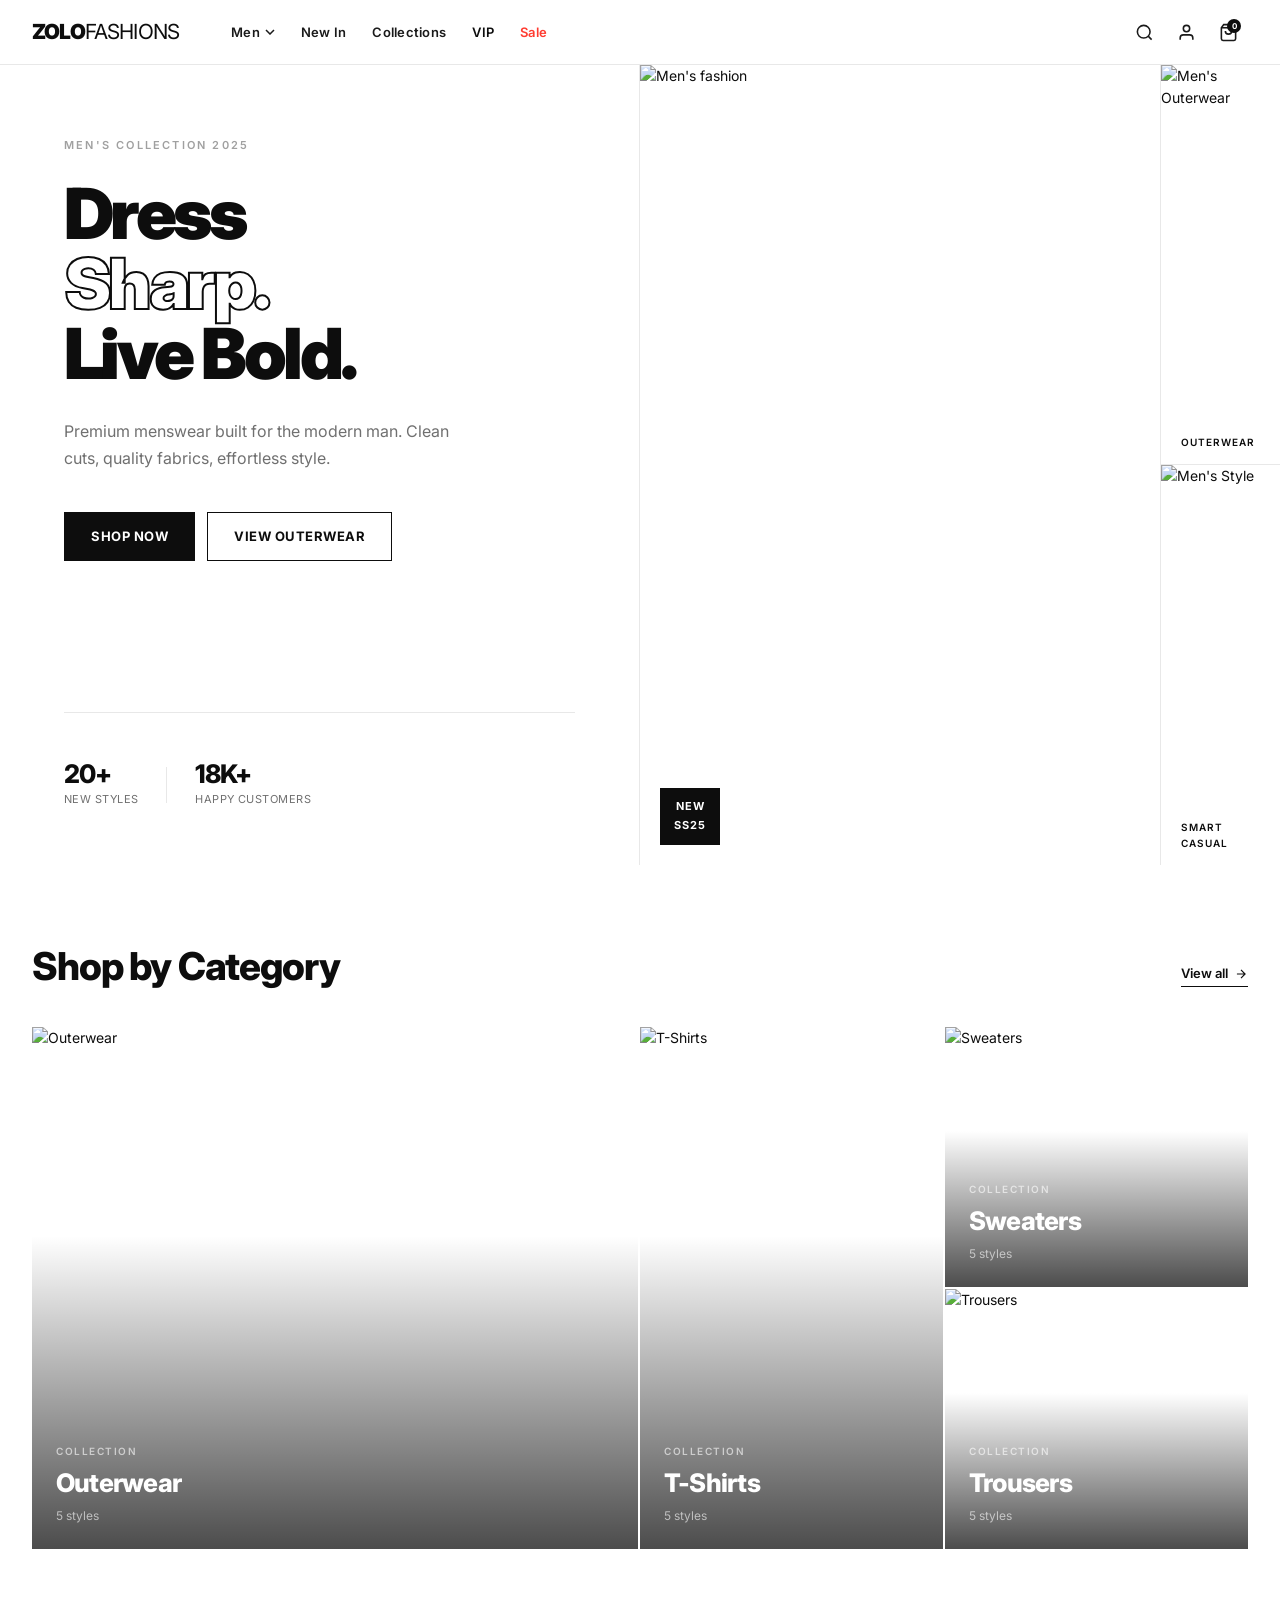
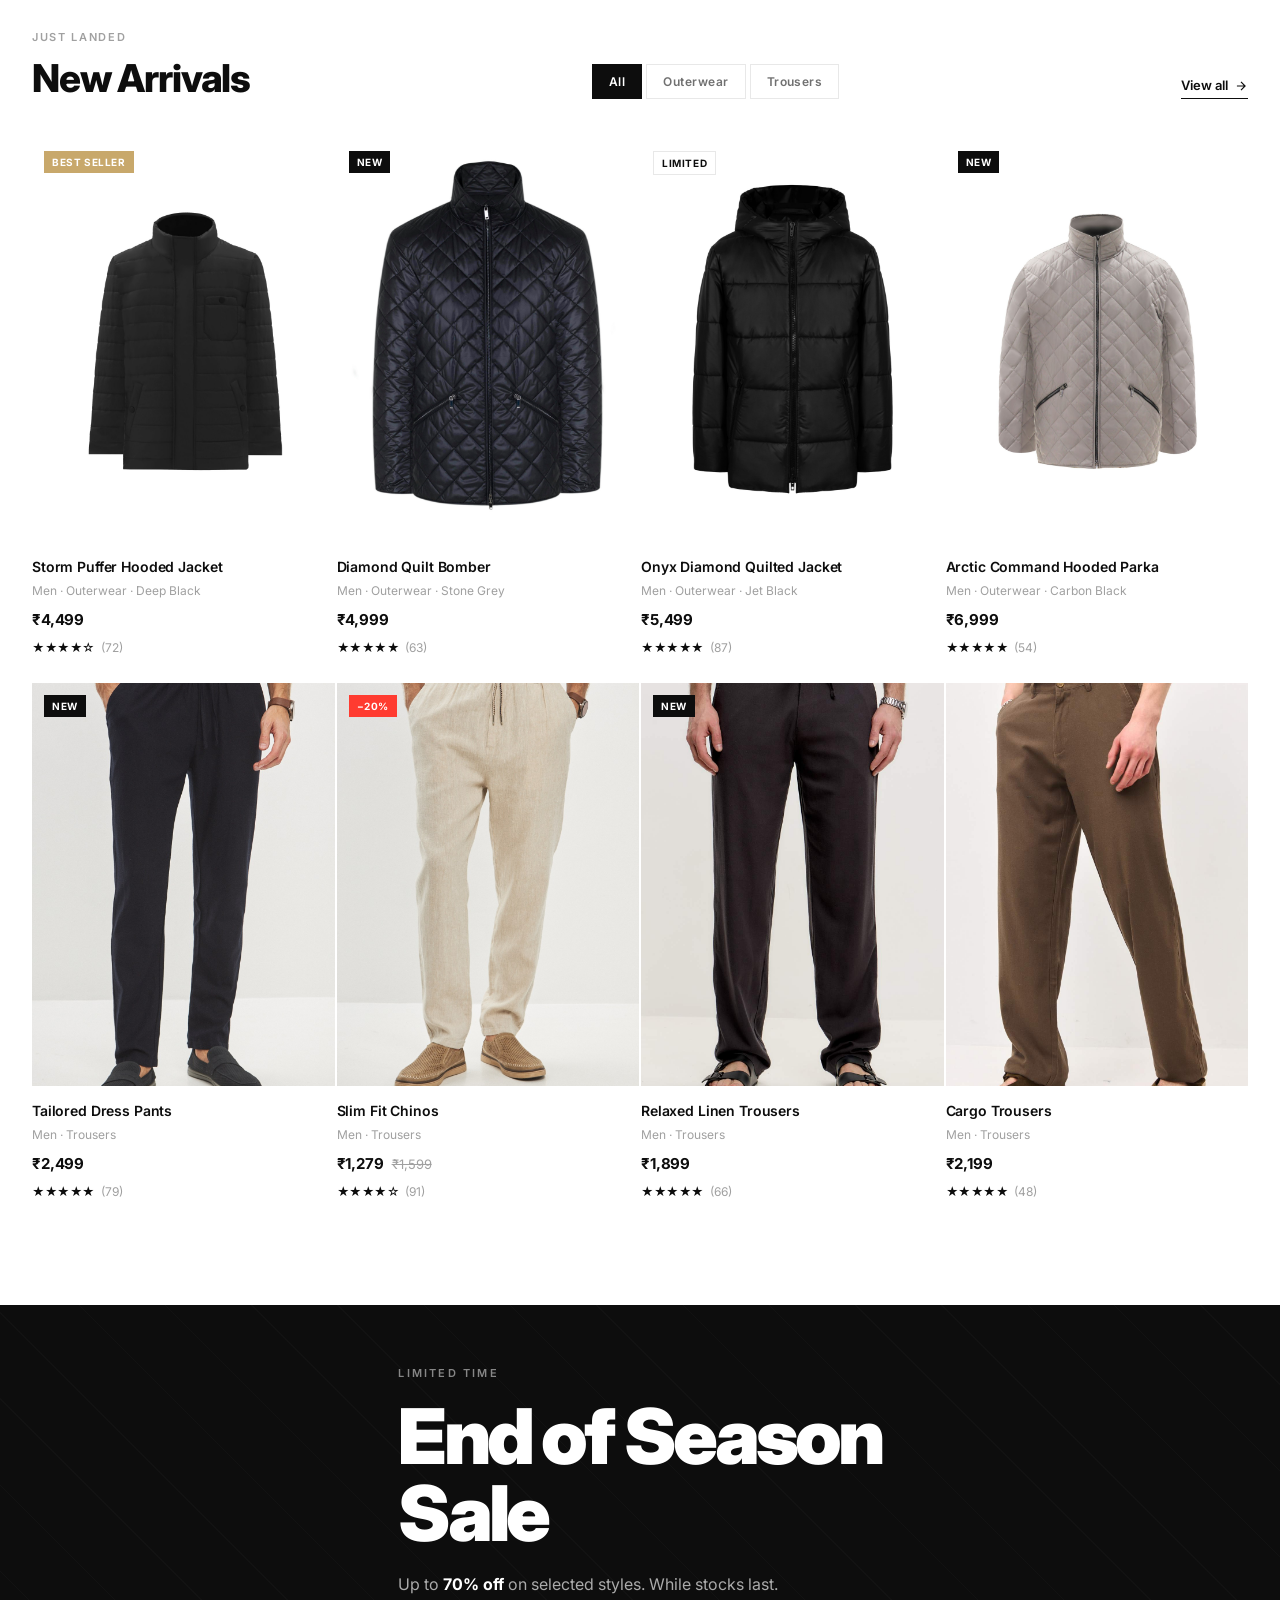
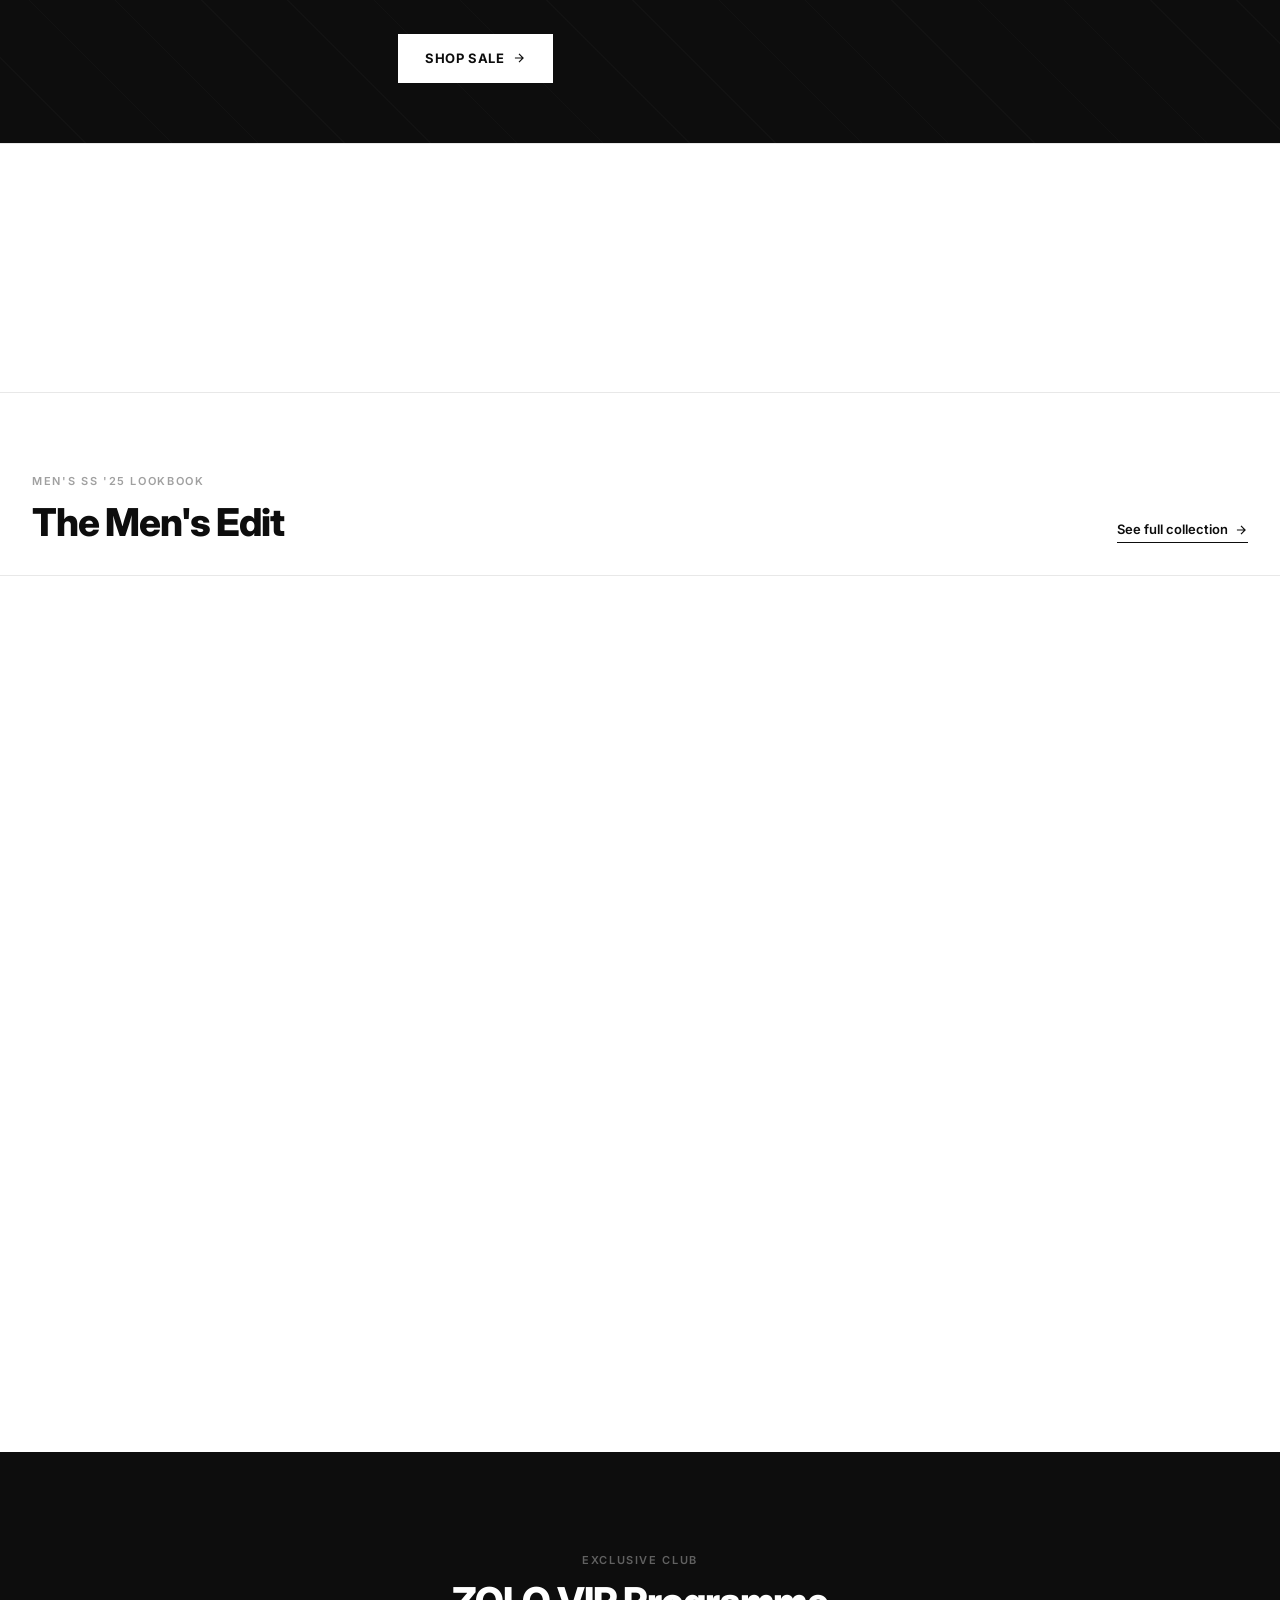
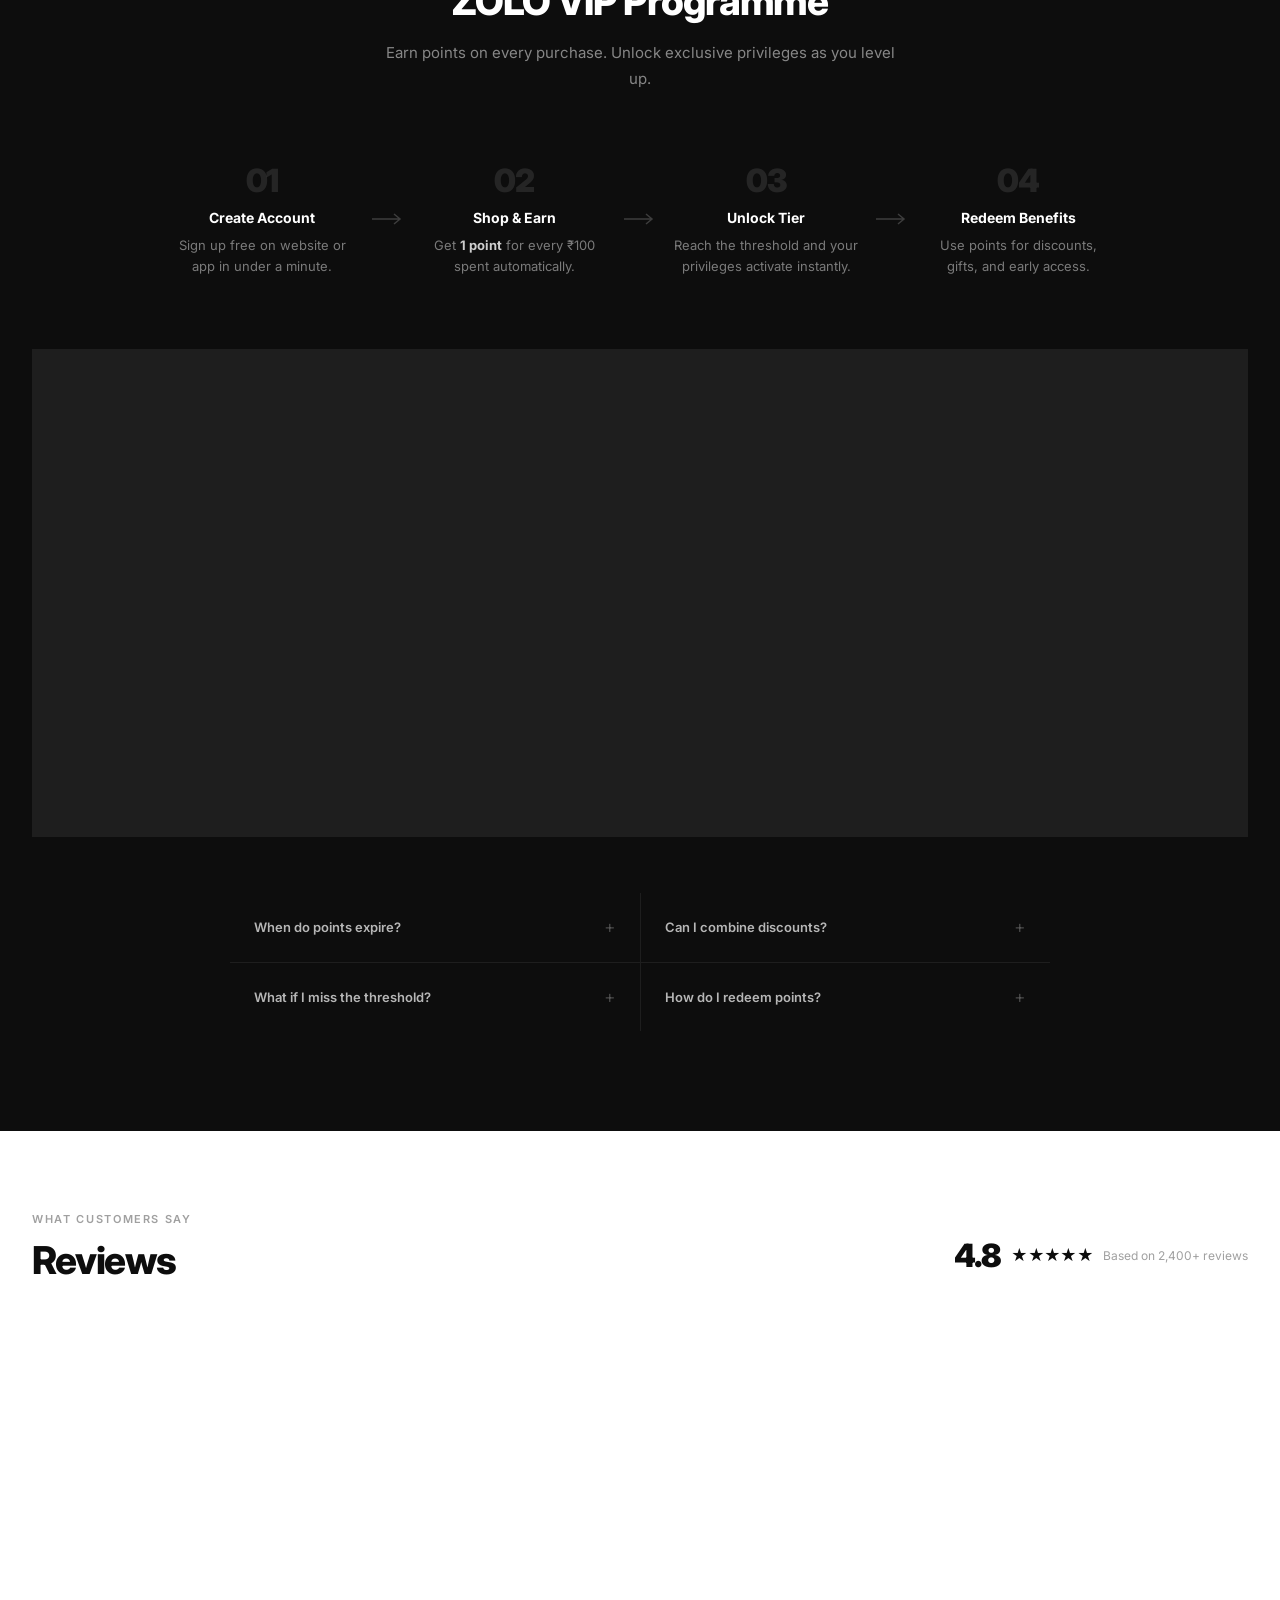
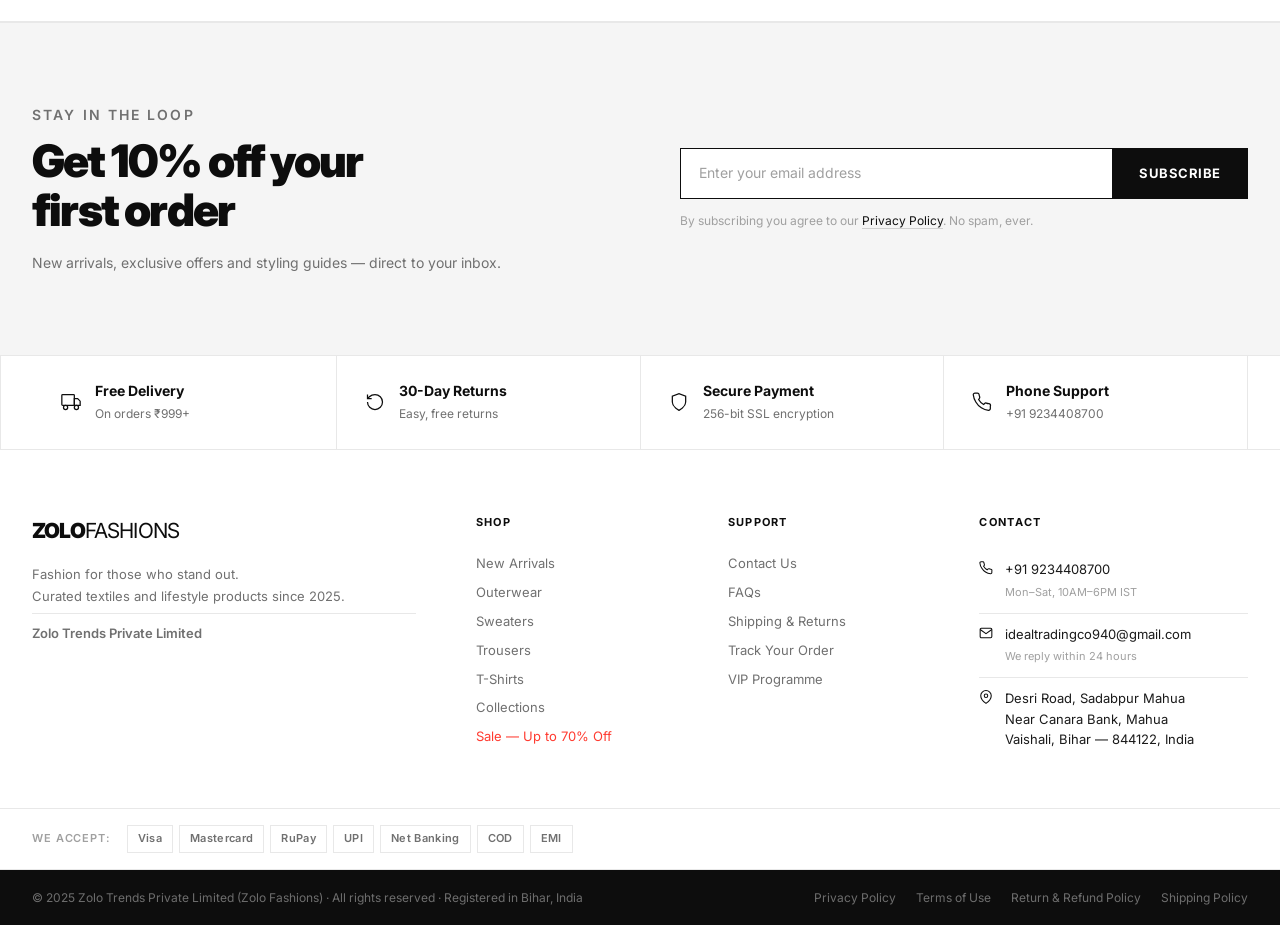
==== commit 07377b5c: "Add ZF favicon (ico, png, svg) to all pages Co-Authored-By: Claude Sonnet 4.5 <noreply@anthropic.com" ====
--- a/index.html
+++ b/index.html
@@ -1,6 +1,9 @@
 <!DOCTYPE html>
 <html lang="en">
 <head>
+    <link rel="icon" type="image/x-icon" href="favicon.ico">
+    <link rel="icon" type="image/png" href="favicon.png">
+    <link rel="icon" type="image/svg+xml" href="favicon.svg">
   <meta charset="UTF-8" />
   <meta name="viewport" content="width=device-width, initial-scale=1.0" />
   <title>Zolo Fashions — Men's Fashion Collection 2025</title>
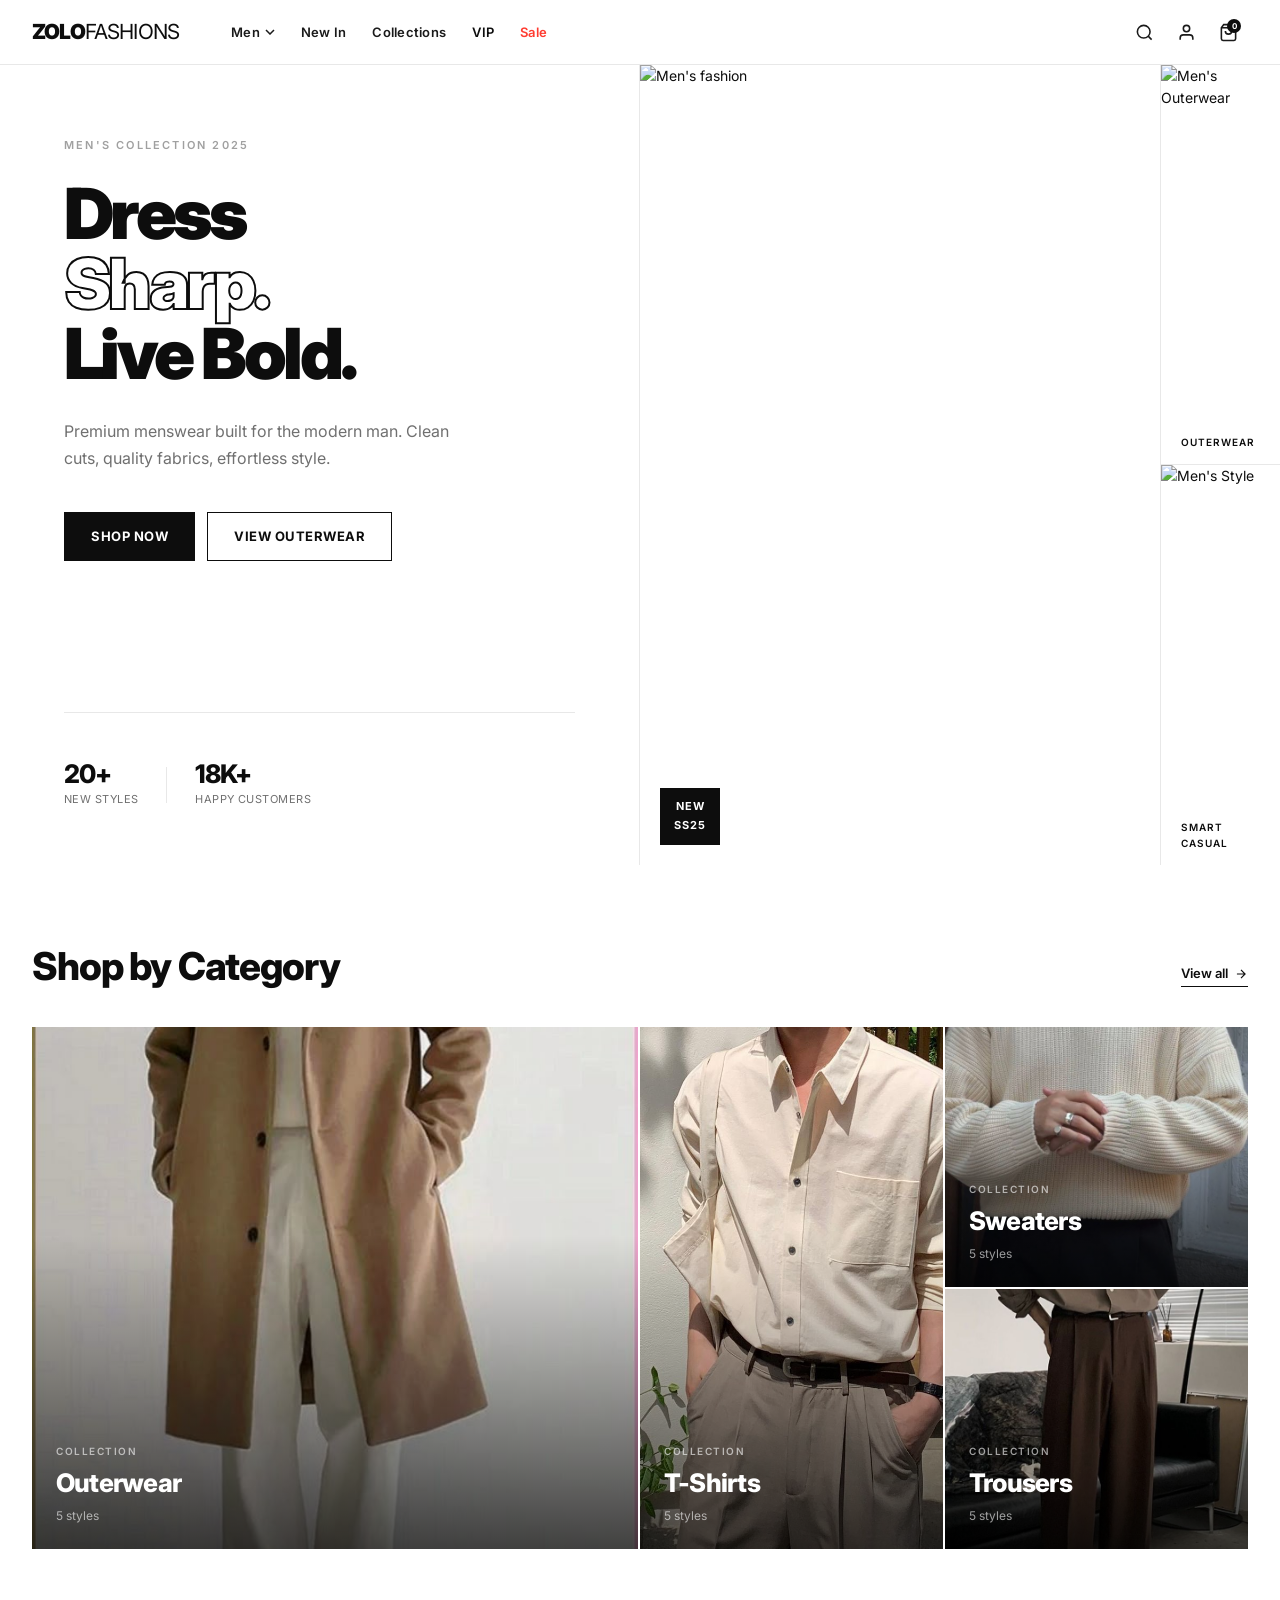
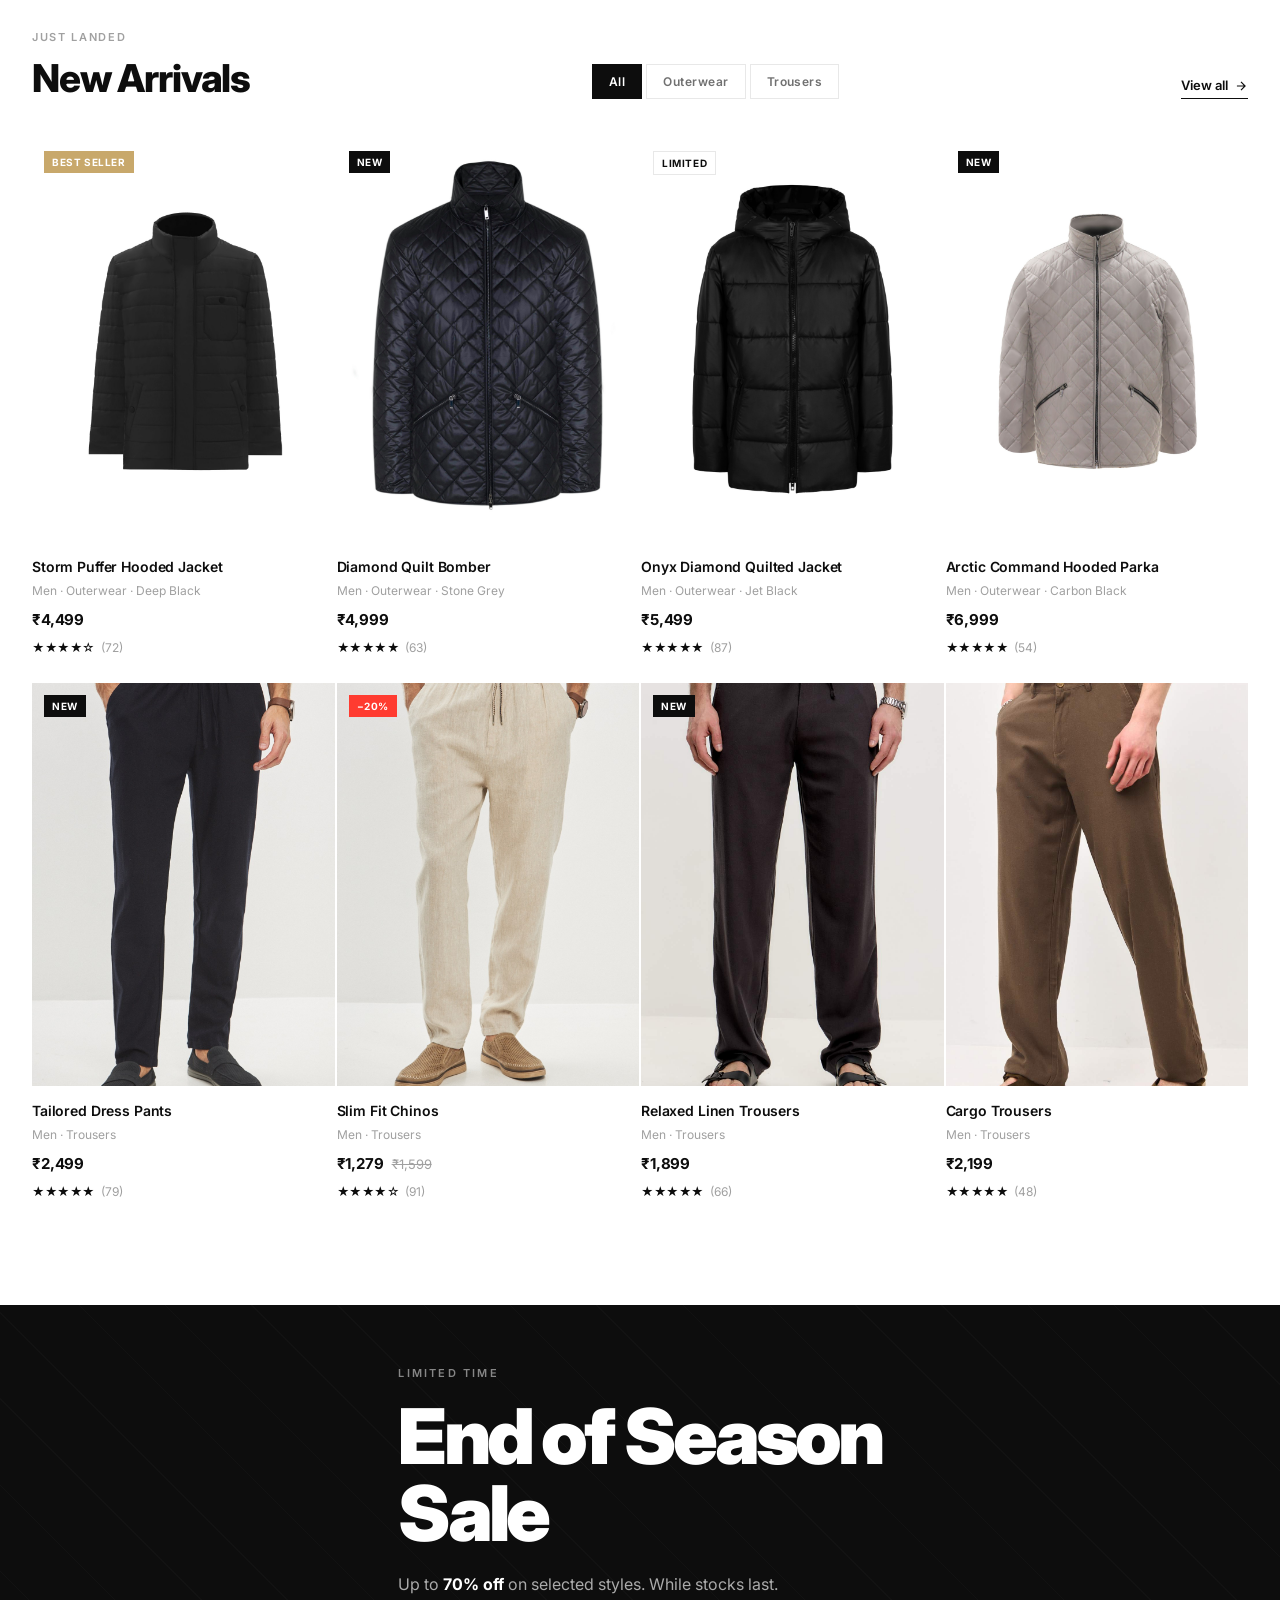
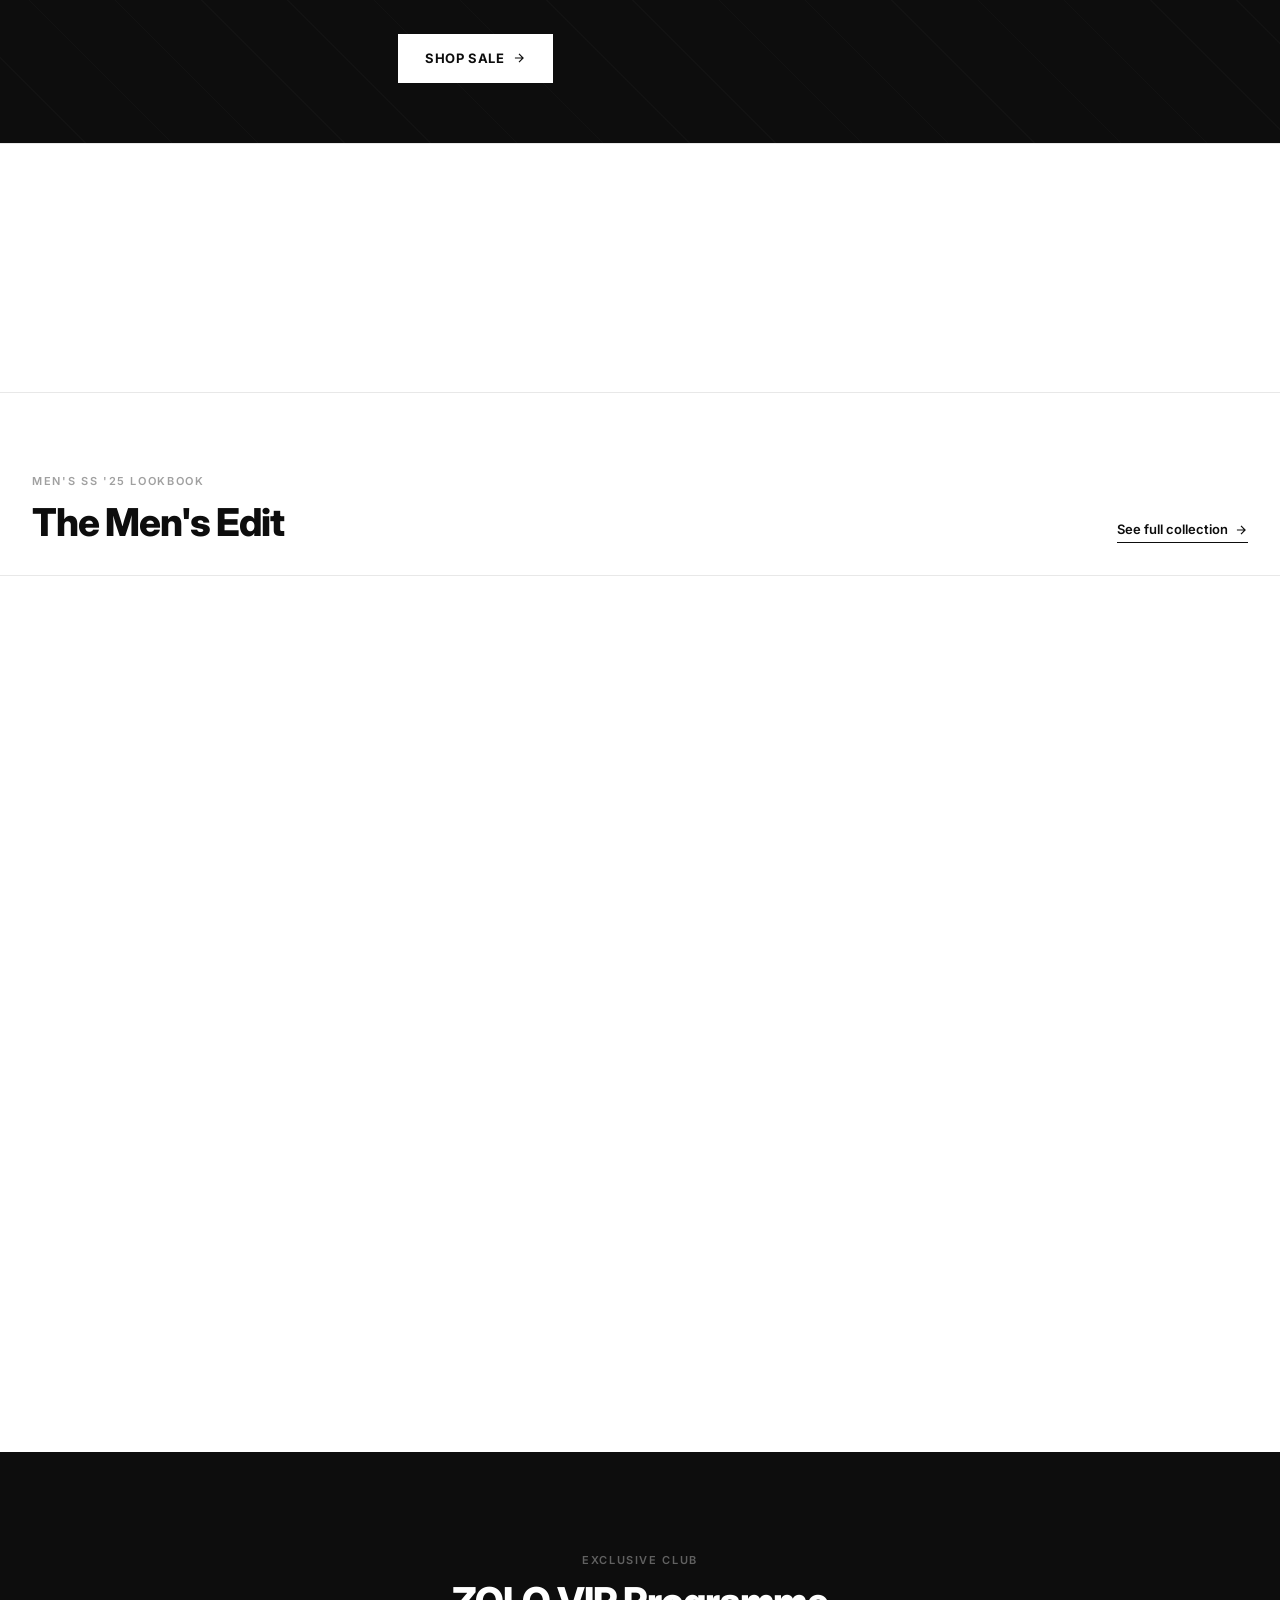
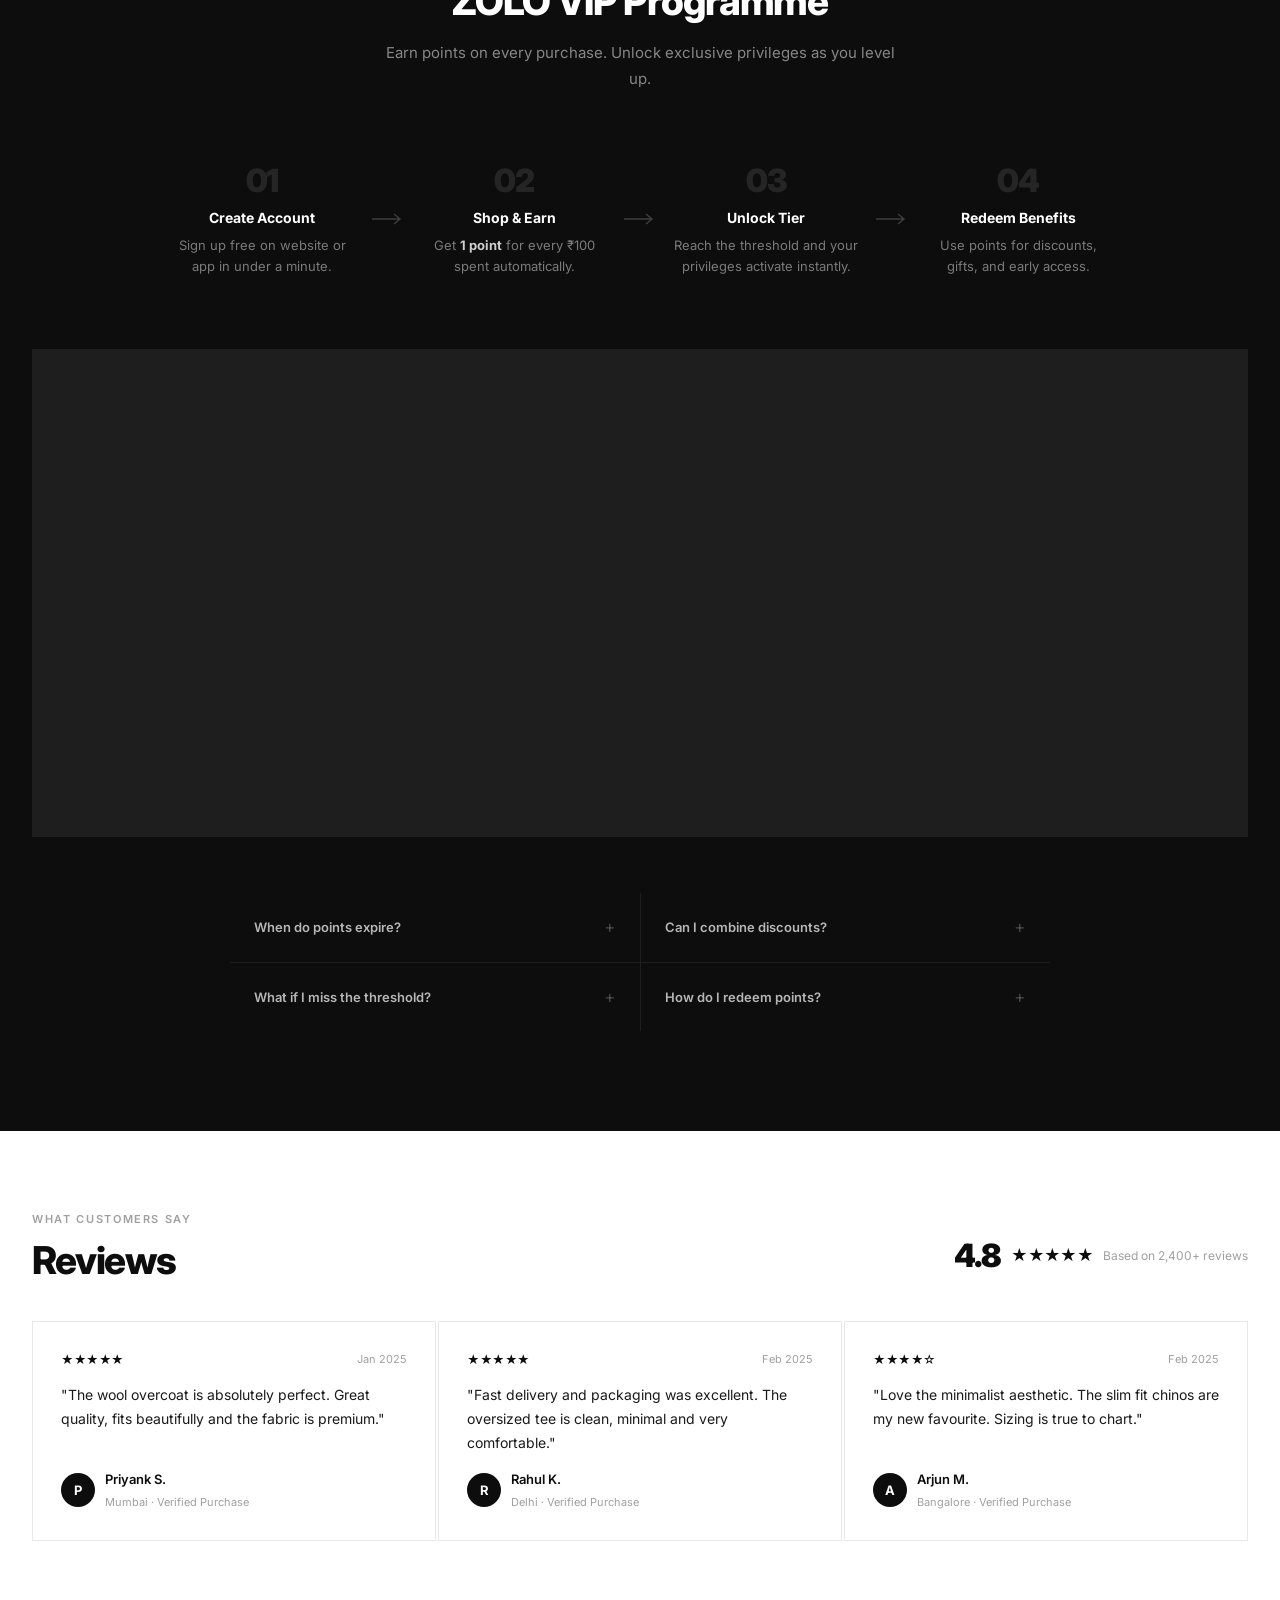
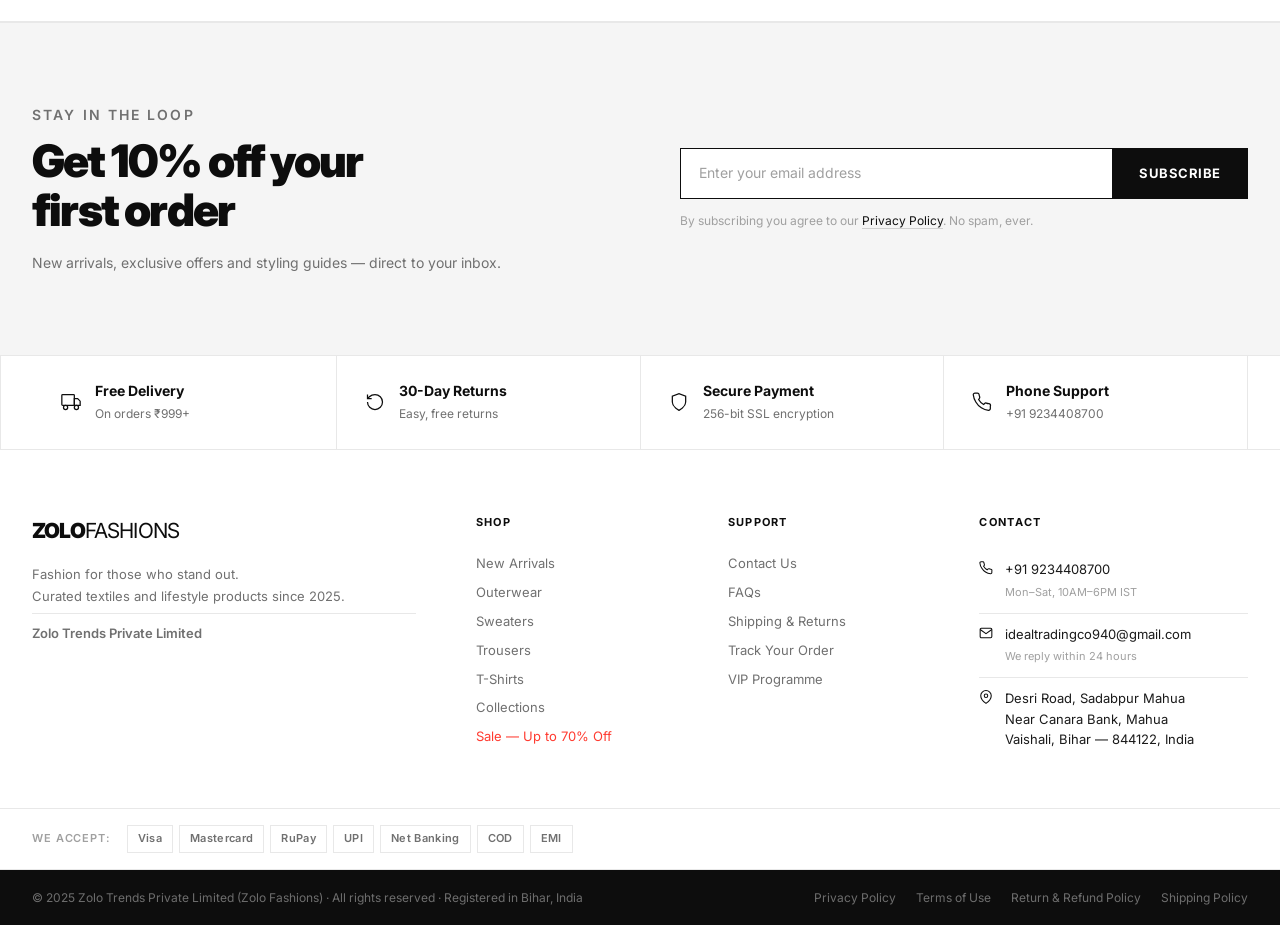
==== commit 200348a9: "Replace category images with men in classic casual outfits Co-Authored-By: Claude Sonnet 4.5 <norepl" ====
--- a/index.html
+++ b/index.html
@@ -95,22 +95,22 @@
       </div>
       <div class="cats-grid">
         <a href="catalog.html?category=outerwear" class="cat-item cat-item--wide">
-          <img src="https://images.unsplash.com/photo-1539533018447-63fcce2678e3?w=800&h=600&fit=crop" alt="Outerwear" loading="lazy" />
+          <img src="images/outerwear2-cat.jpg" alt="Outerwear" loading="lazy" />
           <div class="cat-item__overlay"></div>
           <div class="cat-item__body"><span class="cat-item__label">Collection</span><h3>Outerwear</h3><p>5 styles</p></div>
         </a>
         <a href="catalog.html?category=sweaters" class="cat-item">
-          <img src="https://images.unsplash.com/photo-1571455786673-9d9d6c194f90?w=500&h=400&fit=crop" alt="Sweaters" loading="lazy" />
+          <img src="images/sweaters-cat.jpg" alt="Sweaters" loading="lazy" />
           <div class="cat-item__overlay"></div>
           <div class="cat-item__body"><span class="cat-item__label">Collection</span><h3>Sweaters</h3><p>5 styles</p></div>
         </a>
         <a href="catalog.html?category=trousers" class="cat-item">
-          <img src="https://images.unsplash.com/photo-1473966968600-fa801b869a1a?w=500&h=400&fit=crop" alt="Trousers" loading="lazy" />
+          <img src="images/trousers-cat.jpg" alt="Trousers" loading="lazy" />
           <div class="cat-item__overlay"></div>
           <div class="cat-item__body"><span class="cat-item__label">Collection</span><h3>Trousers</h3><p>5 styles</p></div>
         </a>
         <a href="catalog.html?category=t-shirts" class="cat-item cat-item--tall">
-          <img src="https://images.unsplash.com/photo-1521572163474-6864f9cf17ab?w=500&h=600&fit=crop" alt="T-Shirts" loading="lazy" />
+          <img src="images/outerwear-cat.jpg" alt="T-Shirts" loading="lazy" />
           <div class="cat-item__overlay"></div>
           <div class="cat-item__body"><span class="cat-item__label">Collection</span><h3>T-Shirts</h3><p>5 styles</p></div>
         </a>
--- a/style.css
+++ b/style.css
@@ -647,9 +647,8 @@
 .product-card__img--6  { background: linear-gradient(160deg, #ece8e0 0%, #d8d4cc 100%); }
 .product-card__img--6b { background: linear-gradient(160deg, #d8d4cc 0%, #c4c0b8 100%); }
 
-.product-card__img--hover { opacity: 0; }
-.product-card__img-wrap:hover .product-card__img:not(.product-card__img--hover) { transform: scale(1.04); }
-.product-card__img-wrap:hover .product-card__img--hover { opacity: 1; }
+.product-card__img--hover { display: none; }
+.product-card__img-wrap:hover .product-card__img { transform: scale(1.08); }
 
 .product-card__badges {
   position: absolute;
@@ -2646,16 +2645,13 @@
   width: 100%;
   height: 100%;
   object-fit: cover;
-  transition: transform .5s ease, opacity .3s;
+  transition: transform .5s ease;
 }
 .product-card__photo--hover {
-  opacity: 0;
-}
-.product-card__img-wrap:hover .product-card__photo:not(.product-card__photo--hover) {
-  transform: scale(1.04);
-}
-.product-card__img-wrap:hover .product-card__photo--hover {
-  opacity: 1;
+  display: none;
+}
+.product-card__img-wrap:hover .product-card__photo {
+  transform: scale(1.08);
 }
 /* Category images */
 .cat-item img {
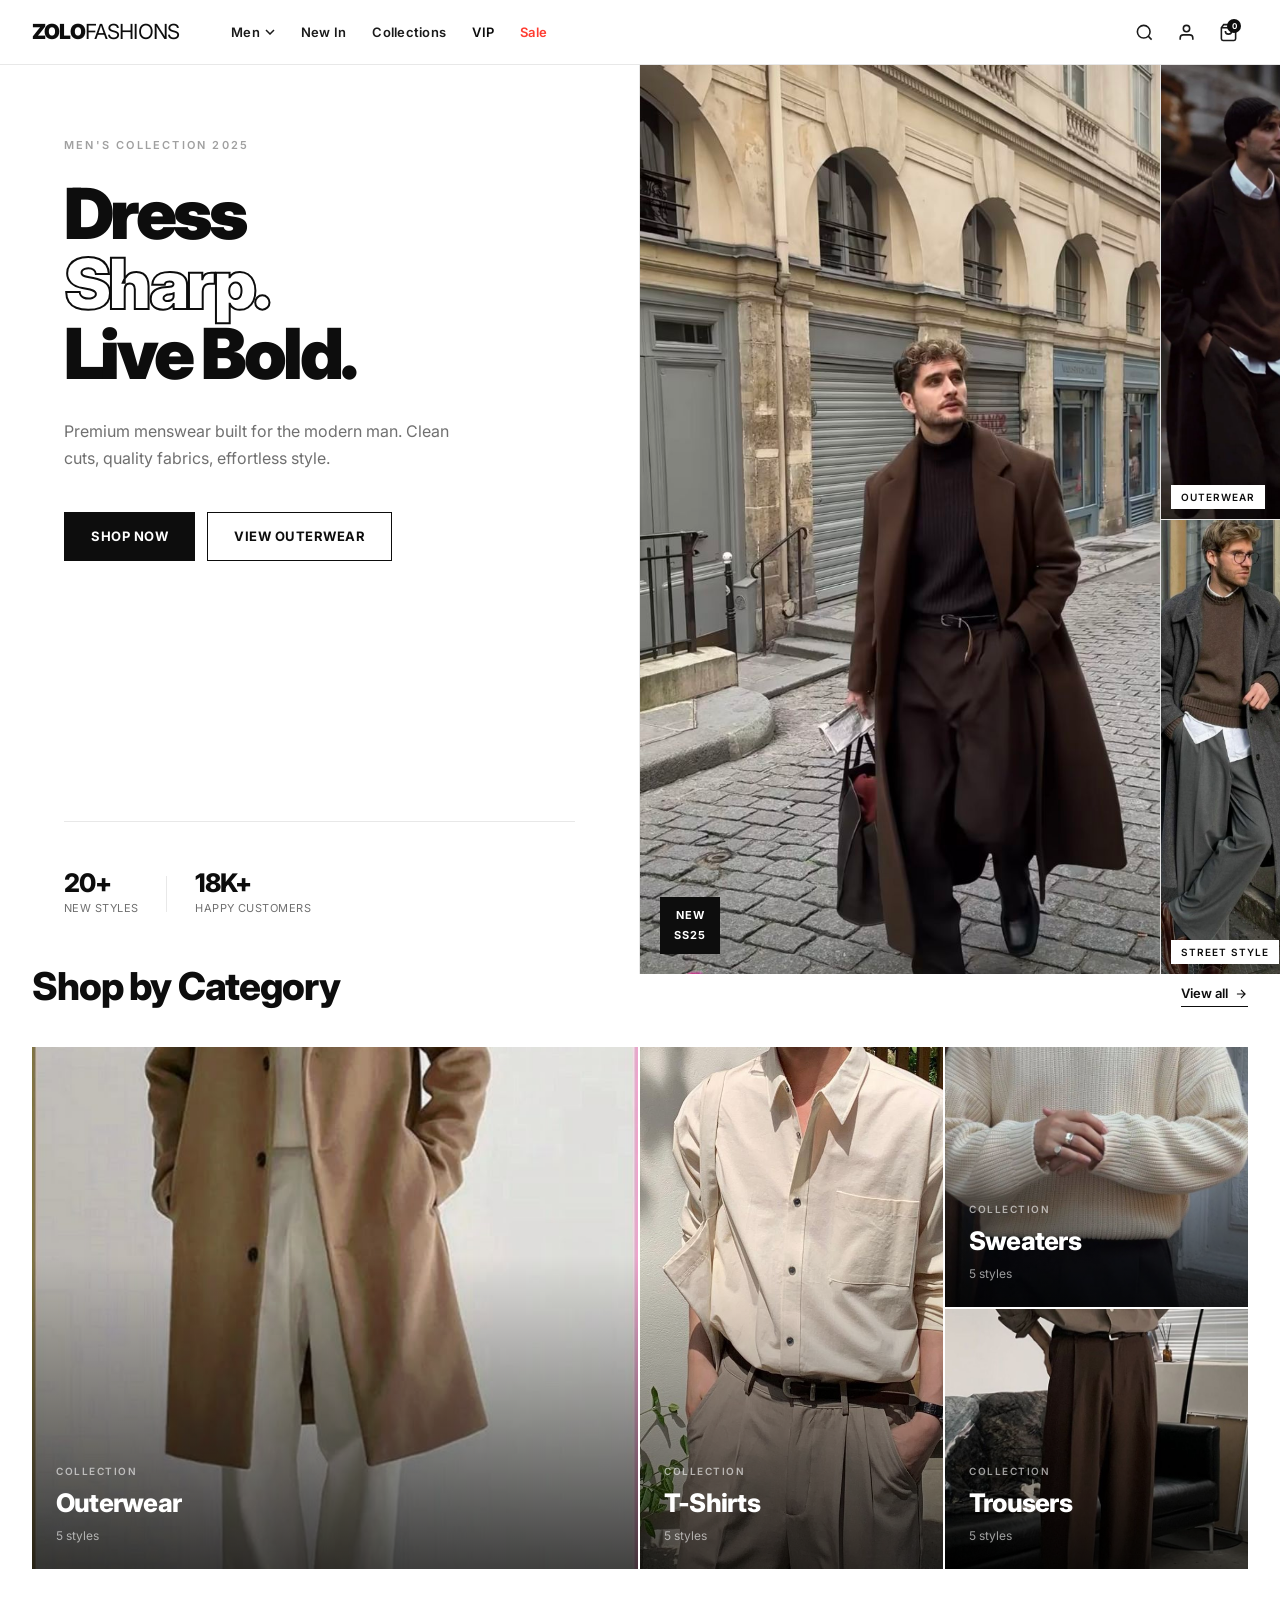
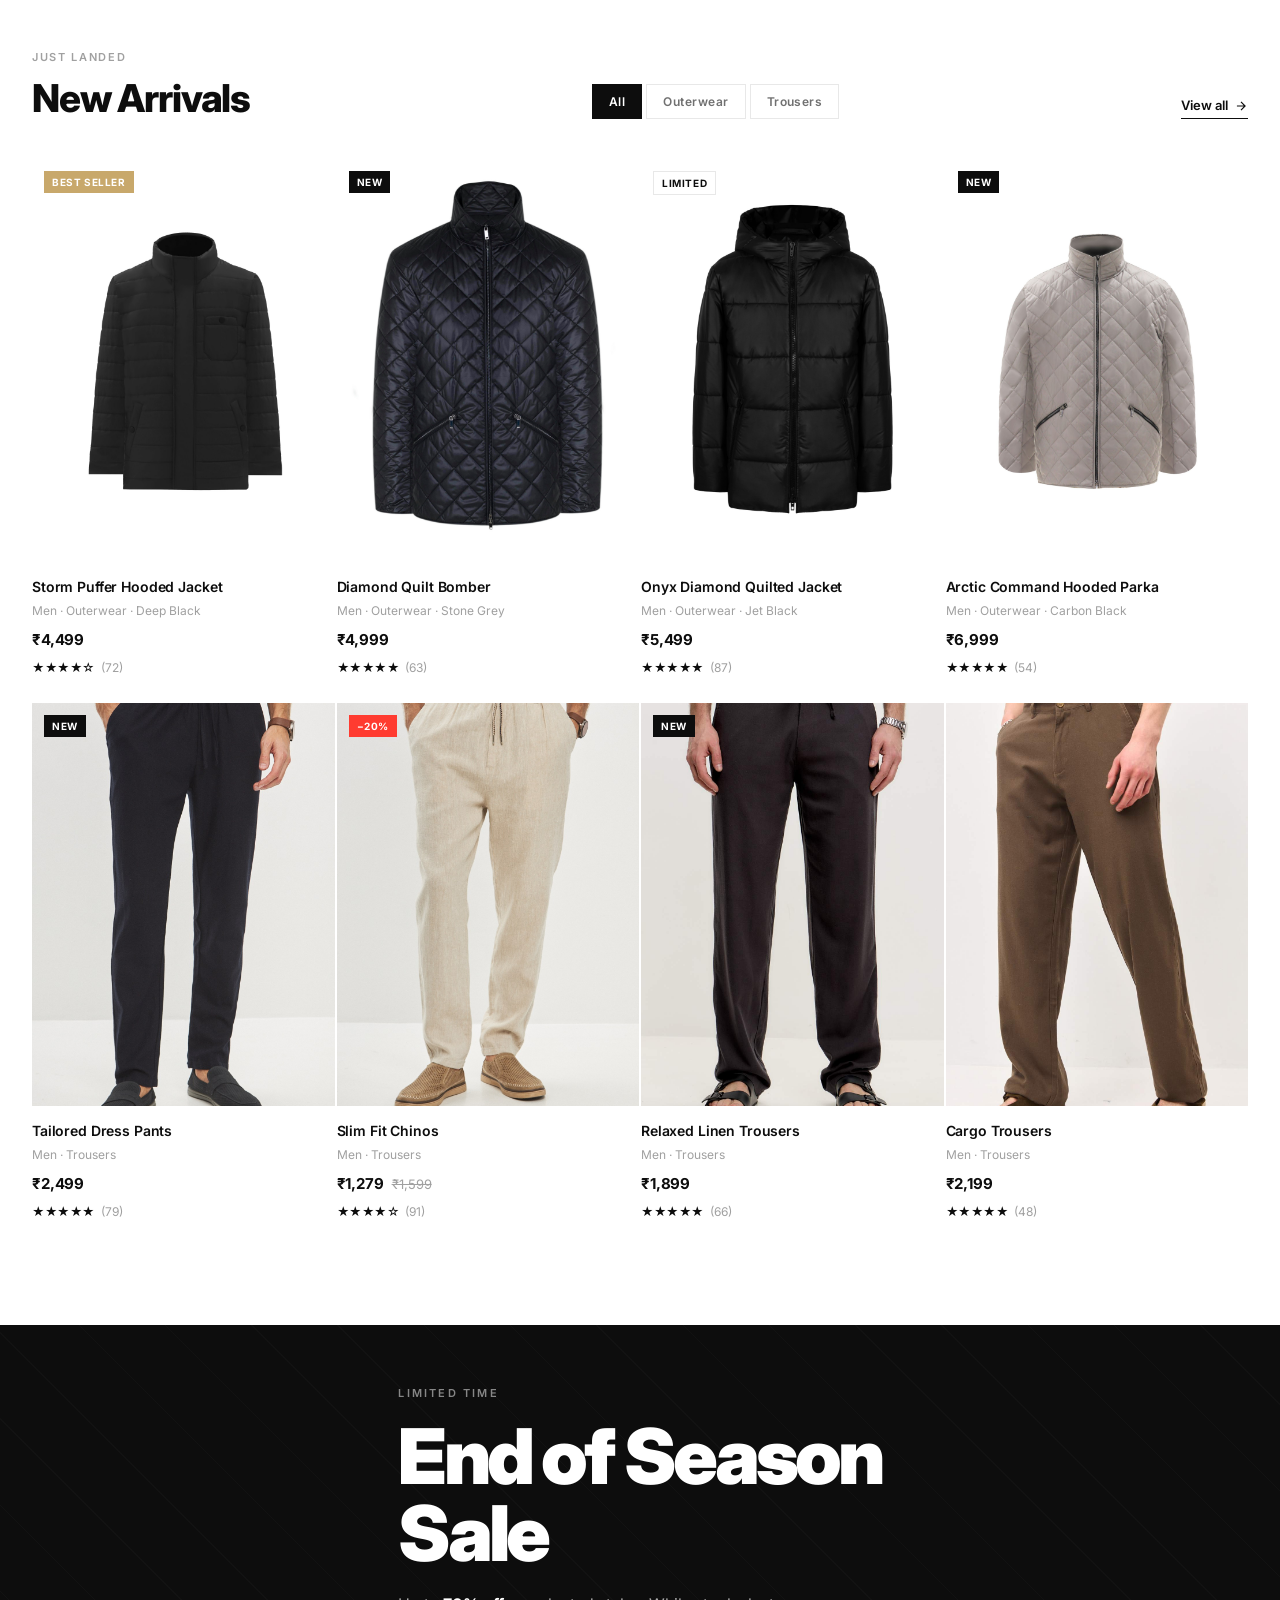
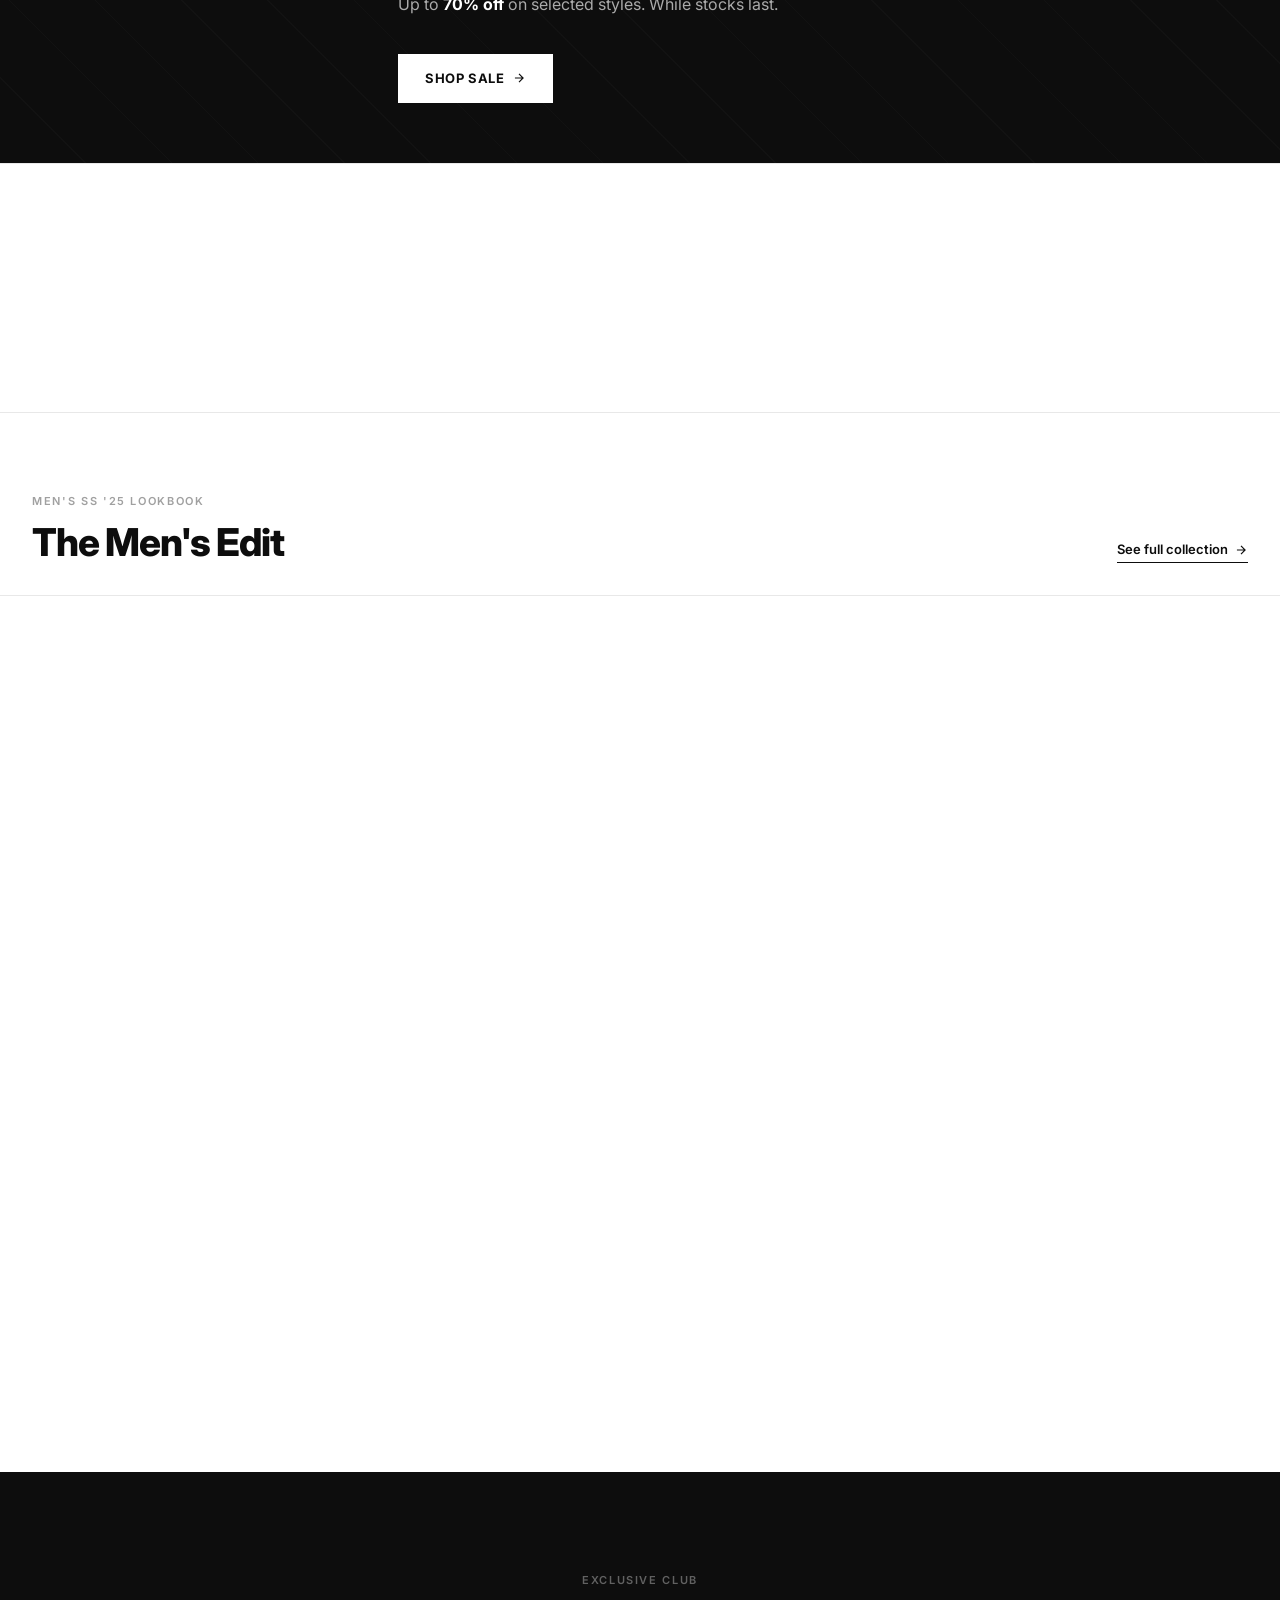
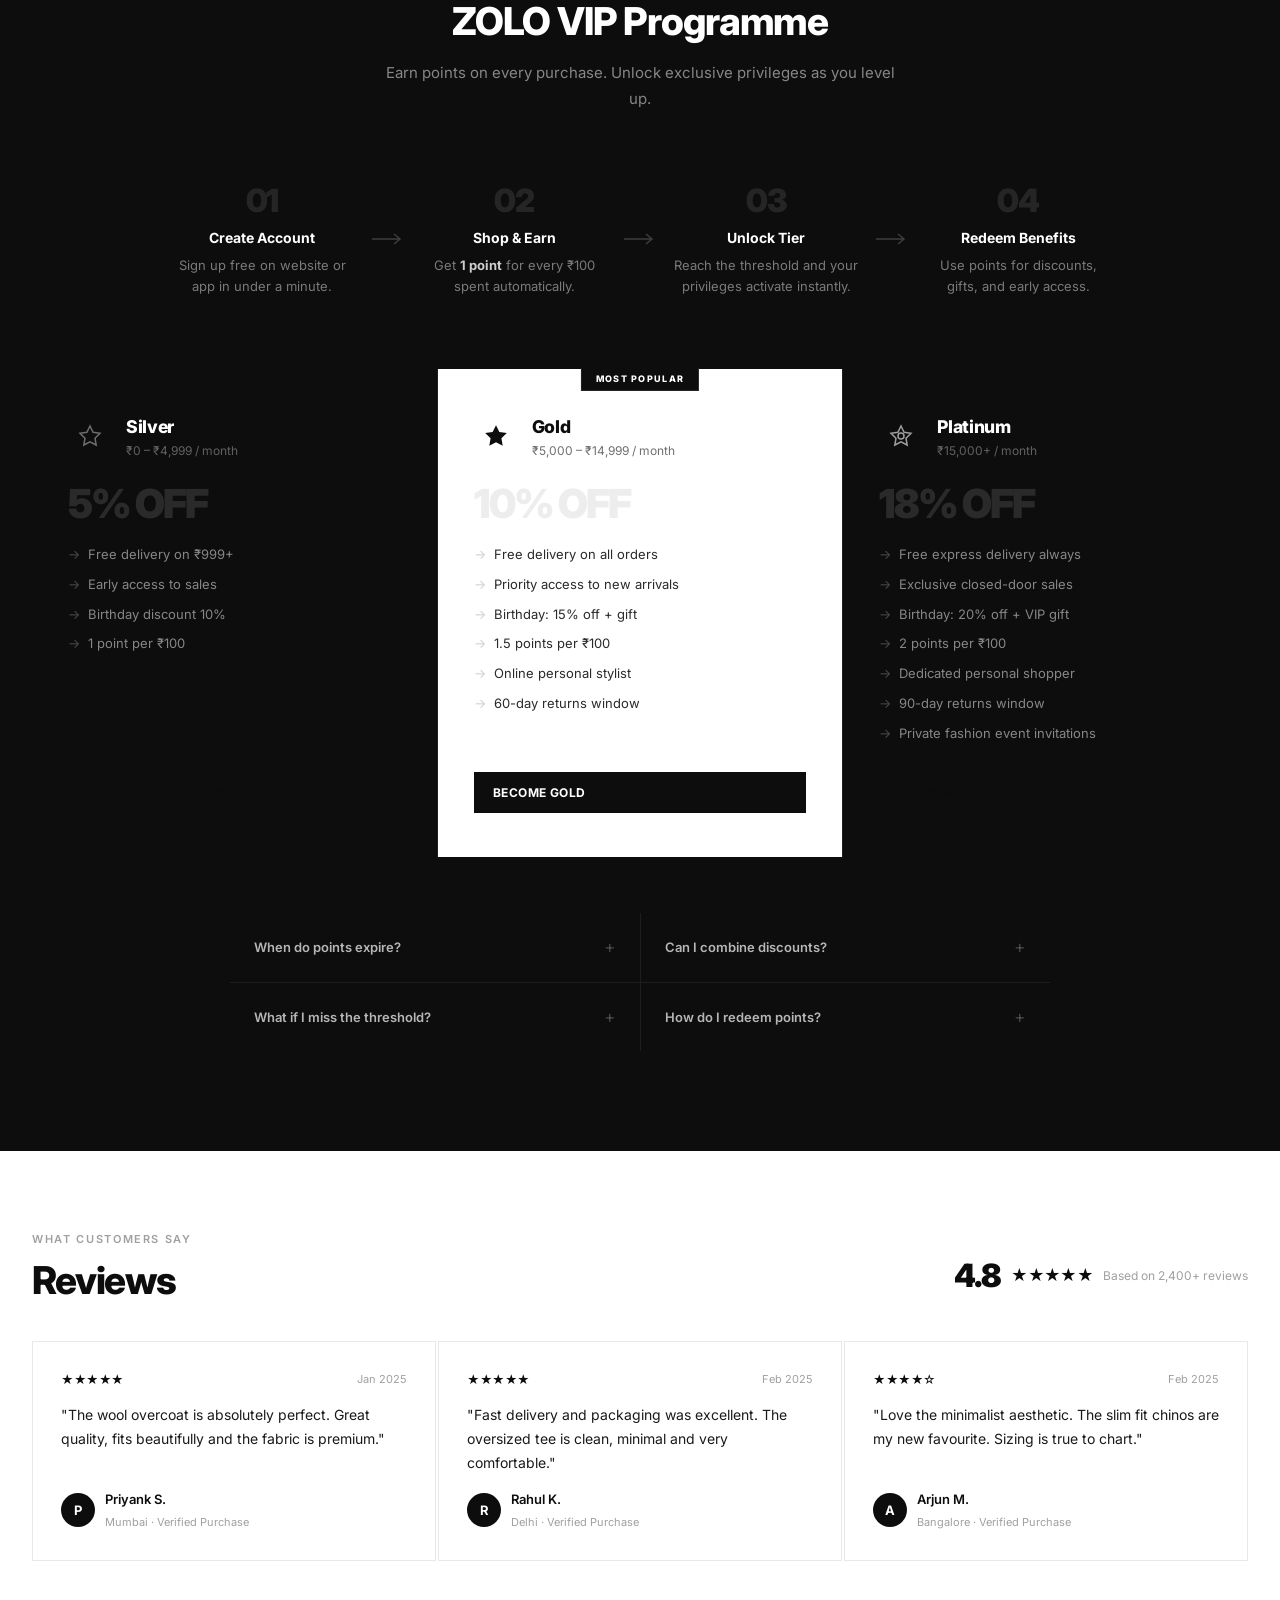
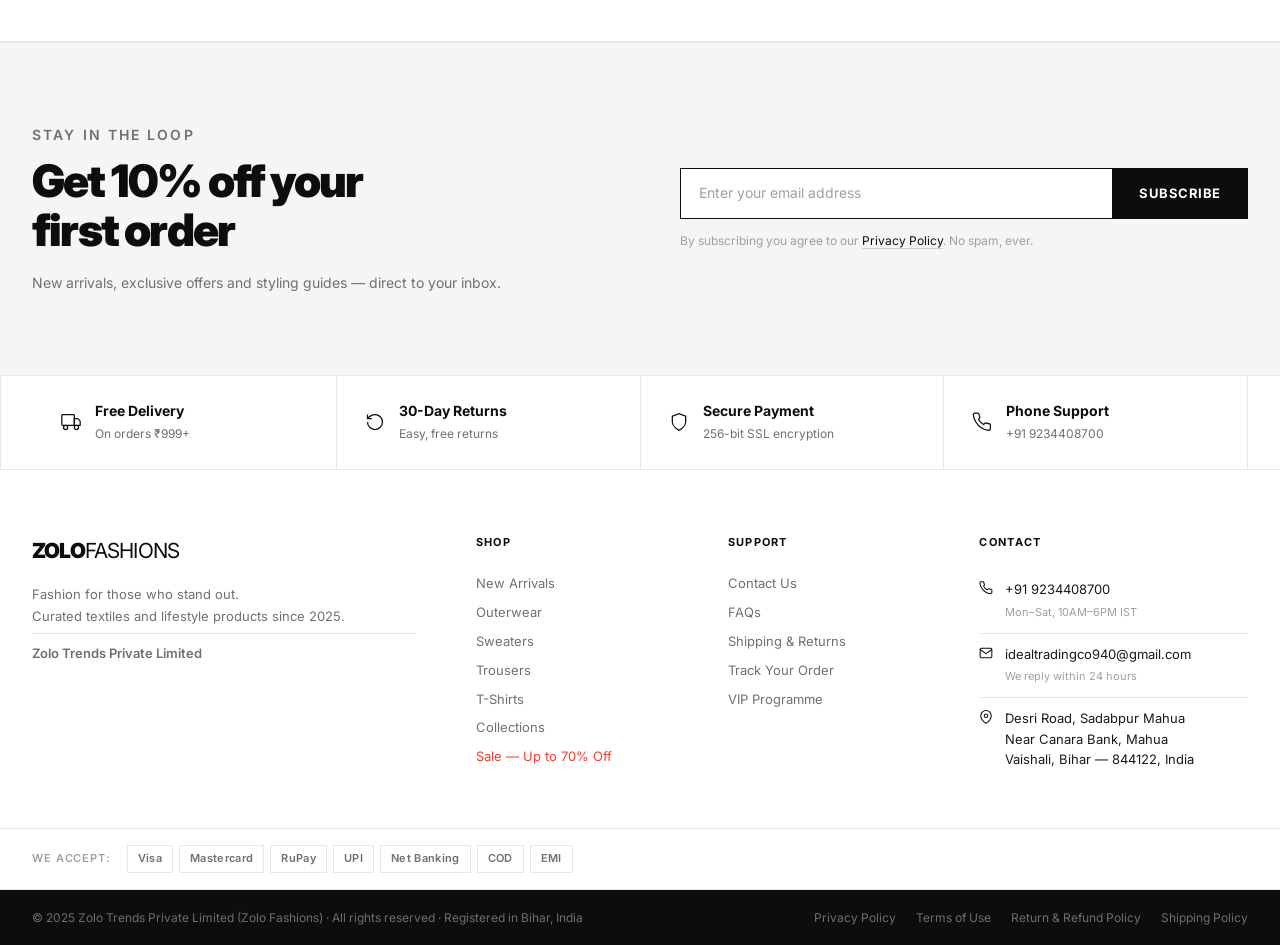
==== commit 54661610: "Replace hero images with men's classic casual street style photos Co-Authored-By: Claude Sonnet 4.5 " ====
--- a/index.html
+++ b/index.html
@@ -71,17 +71,17 @@
       </div>
       <div class="hero__right">
         <div class="hero__img hero__img--main">
-          <img src="https://images.unsplash.com/photo-1552374196-1ab2a1c593e8?w=800&h=1000&fit=crop" alt="Men's fashion" loading="eager" />
+          <img src="images/hero-main.jpg" alt="Men's fashion" loading="eager" />
           <div class="hero__tag"><span>NEW</span><span>SS25</span></div>
         </div>
         <div class="hero__side-imgs">
           <div class="hero__img hero__img--sm">
-            <img src="https://images.unsplash.com/photo-1516257984-b1b4d707412e?w=300&h=400&fit=crop" alt="Men's Outerwear" loading="lazy" />
+            <img src="images/hero-side1.jpg" alt="Men's Outerwear" loading="lazy" />
             <div class="hero__side-label">Outerwear</div>
           </div>
           <div class="hero__img hero__img--sm">
-            <img src="https://images.unsplash.com/photo-1519085360753-af0119f7cbe7?w=300&h=400&fit=crop" alt="Men's Style" loading="lazy" />
-            <div class="hero__side-label">Smart Casual</div>
+            <img src="images/hero-side2.jpg" alt="Men's Style" loading="lazy" />
+            <div class="hero__side-label">Street Style</div>
           </div>
         </div>
       </div>
--- a/style.css
+++ b/style.css
@@ -2676,6 +2676,7 @@
   width: 100%;
   height: 100%;
   object-fit: cover;
+  object-position: top center;
   transition: transform .6s ease;
 }
 .hero__img:hover img { transform: scale(1.04); }
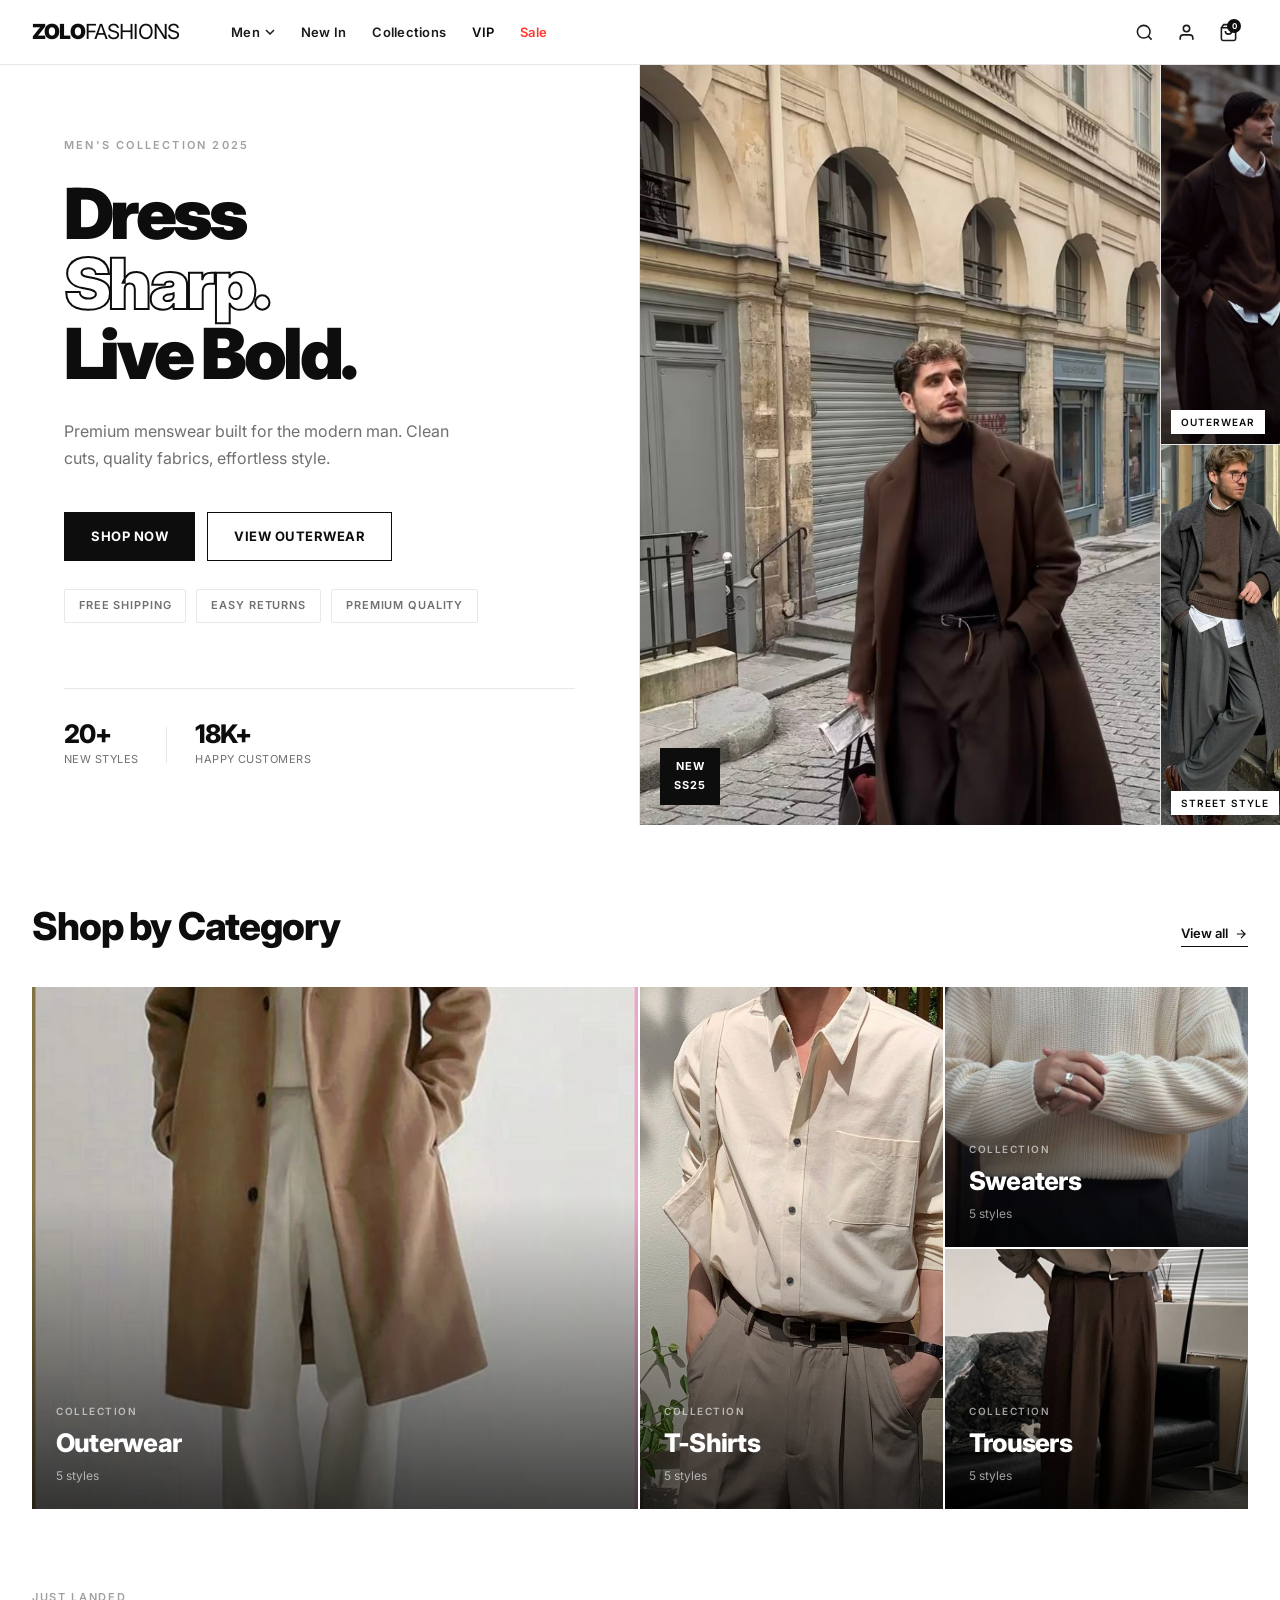
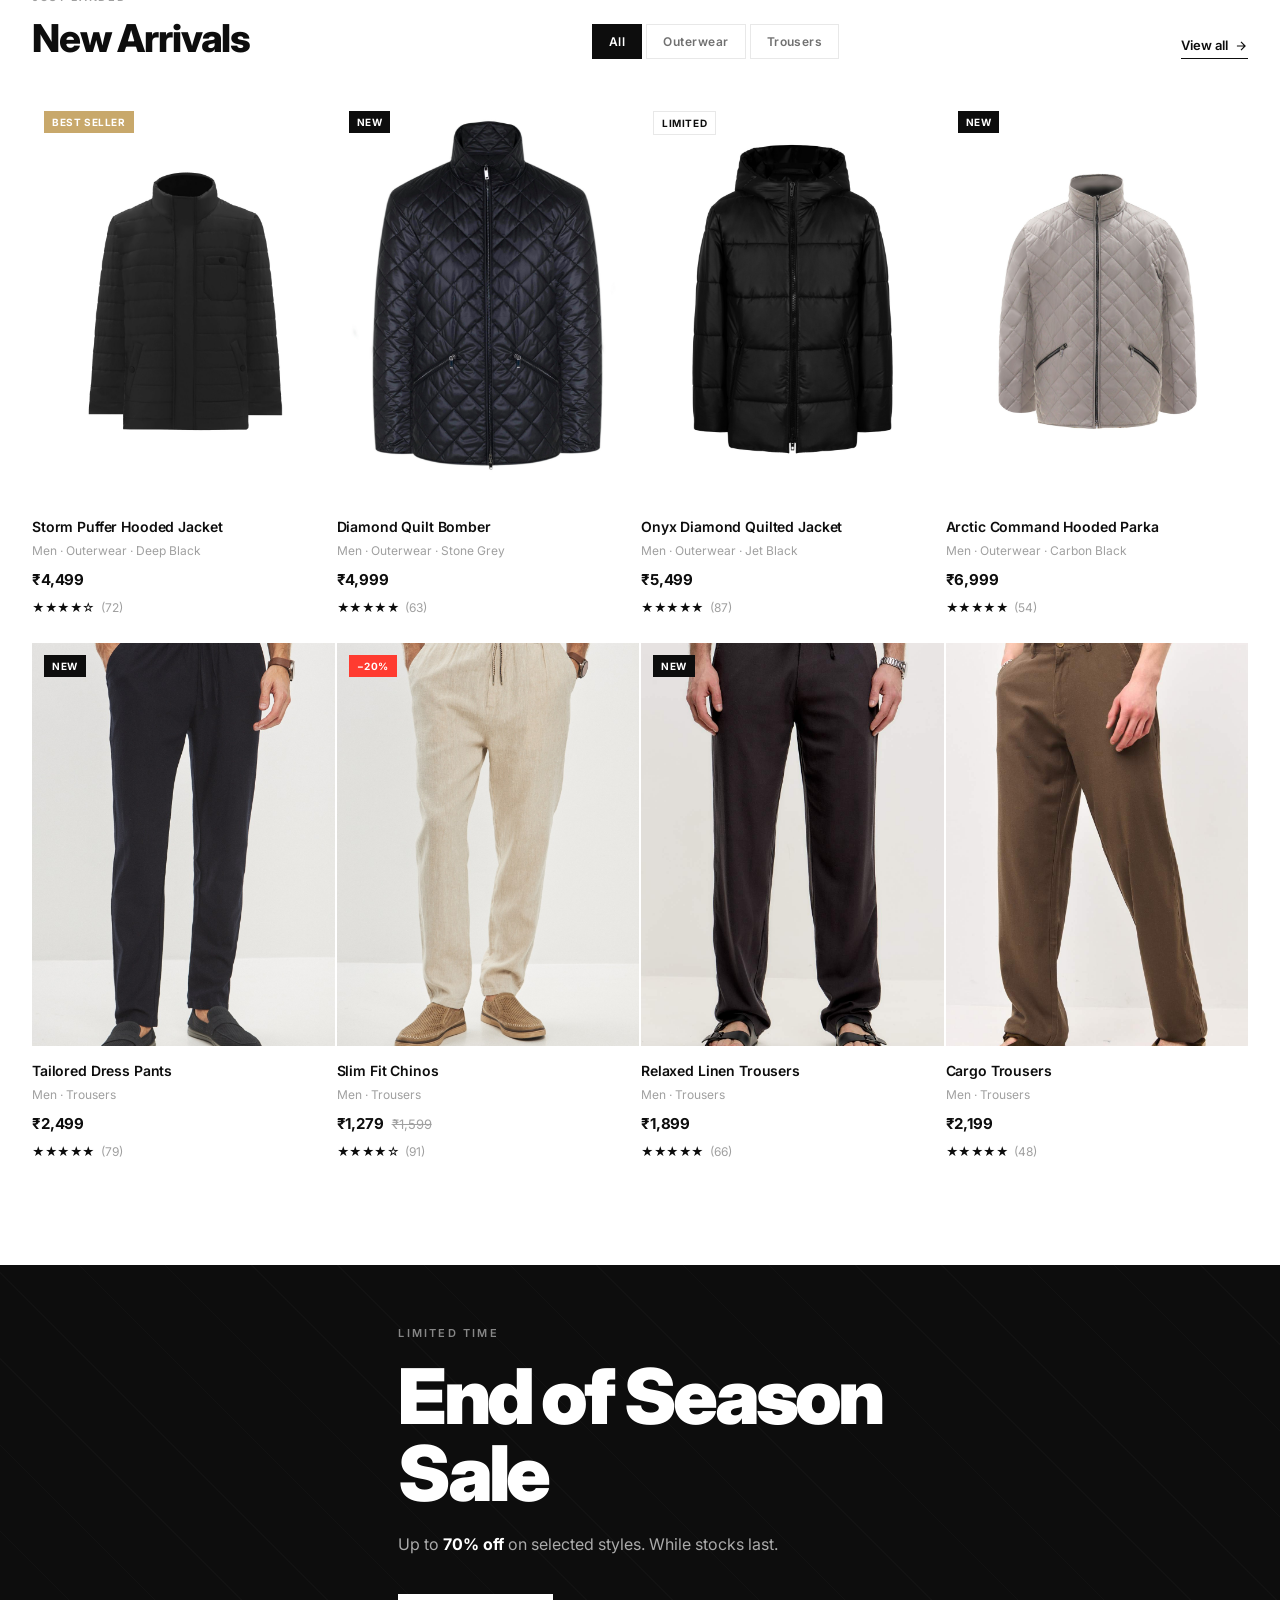
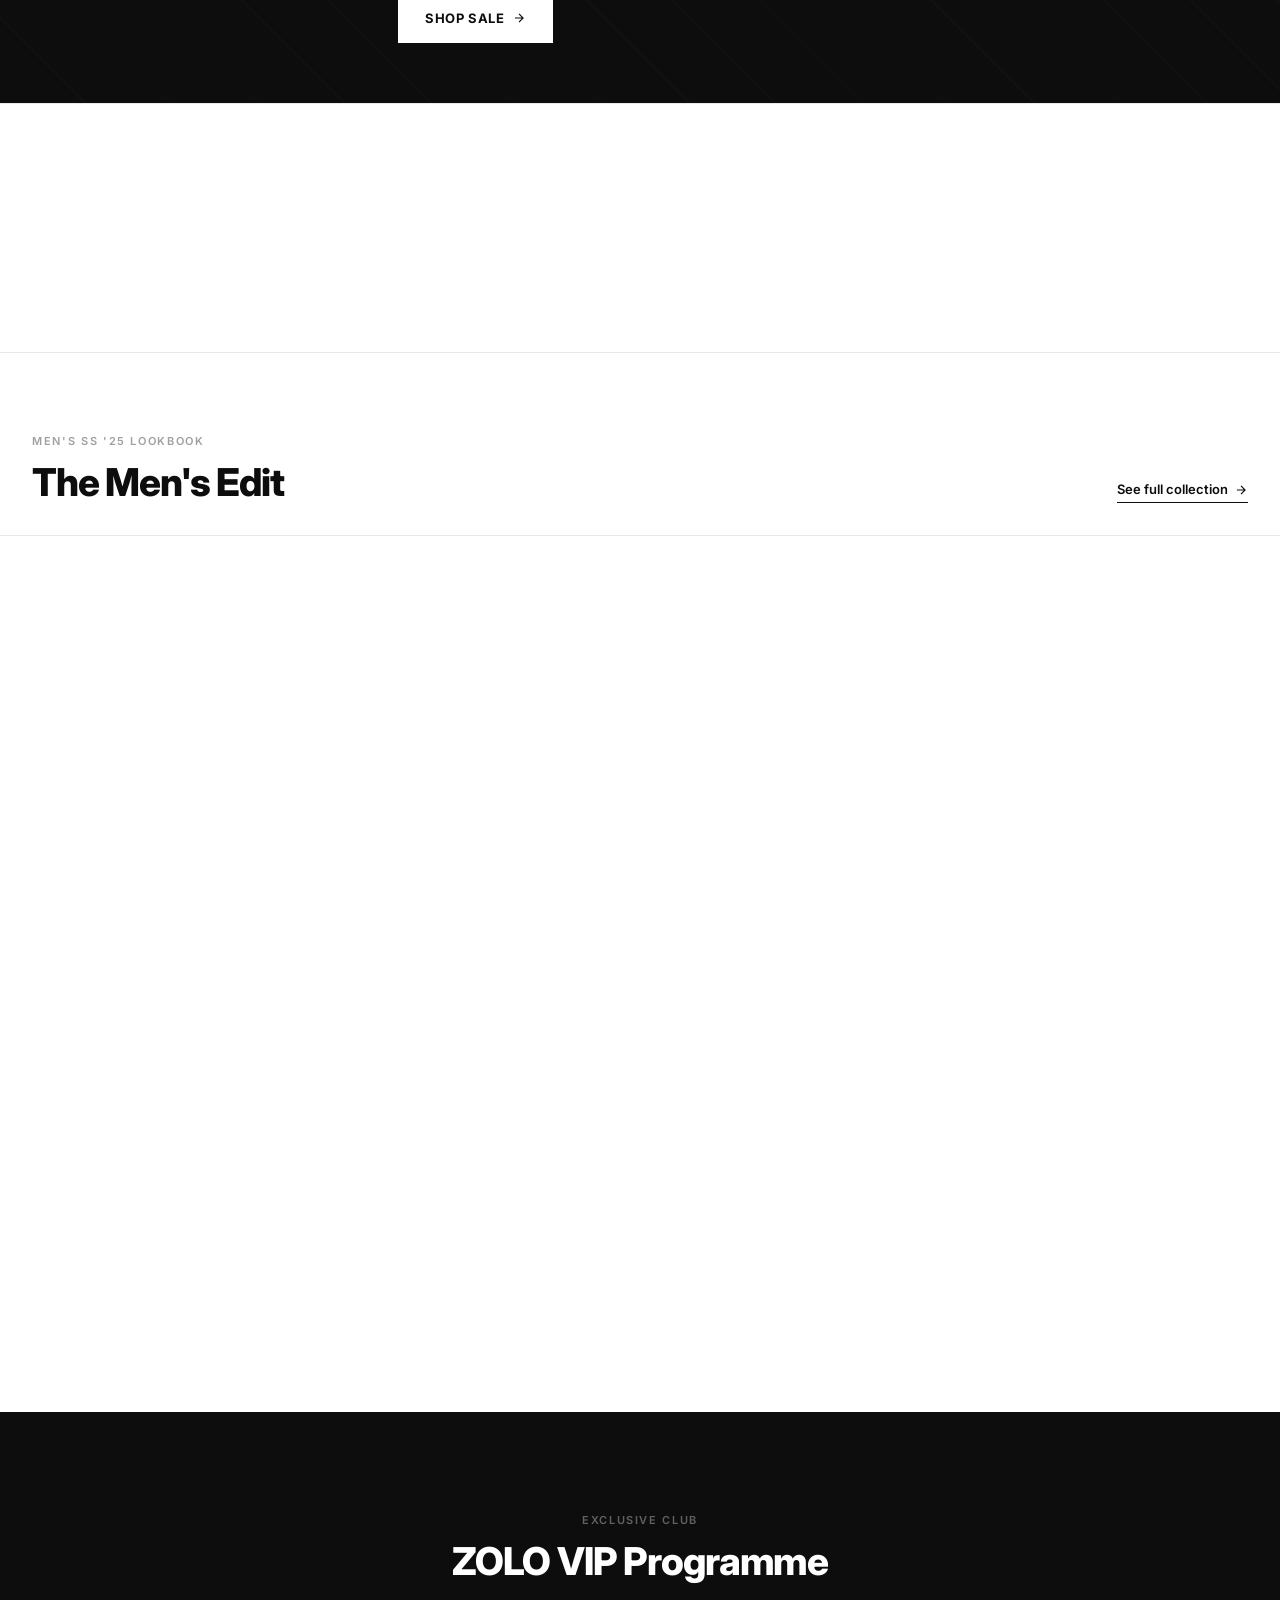
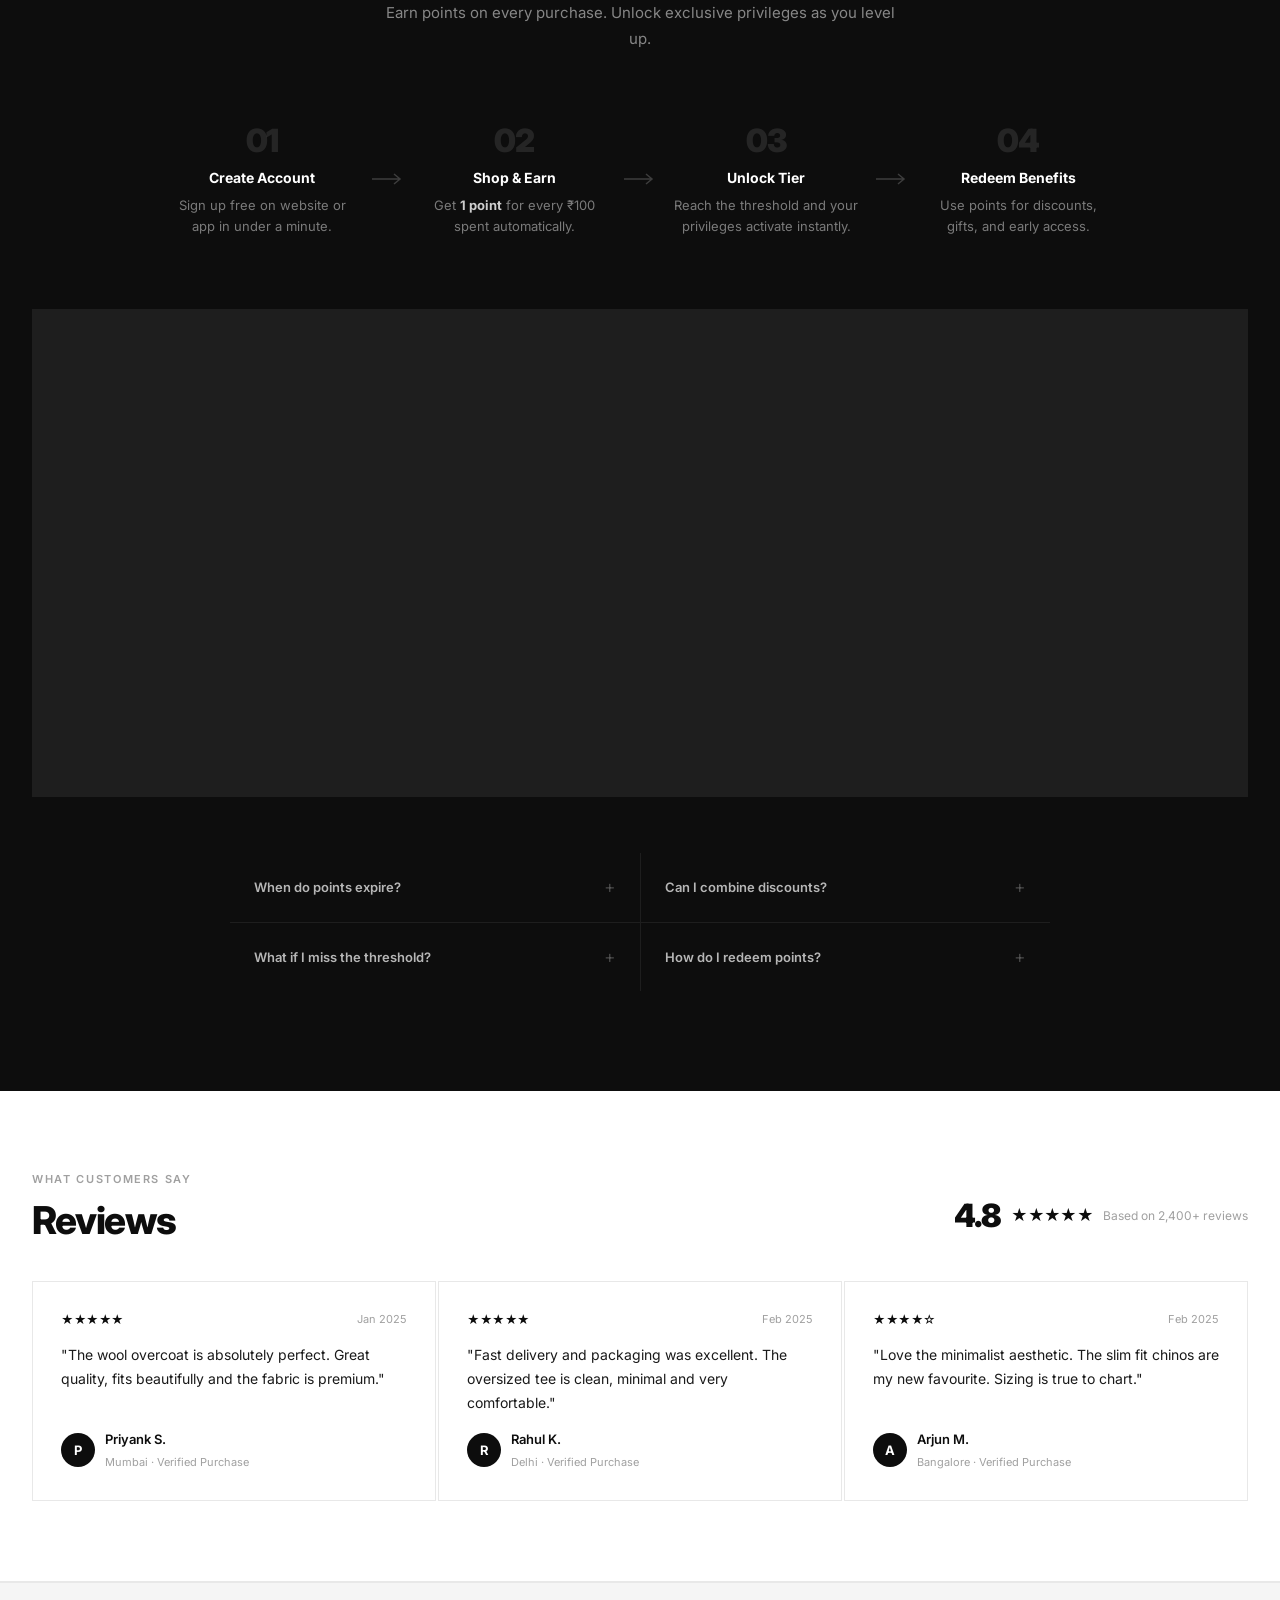
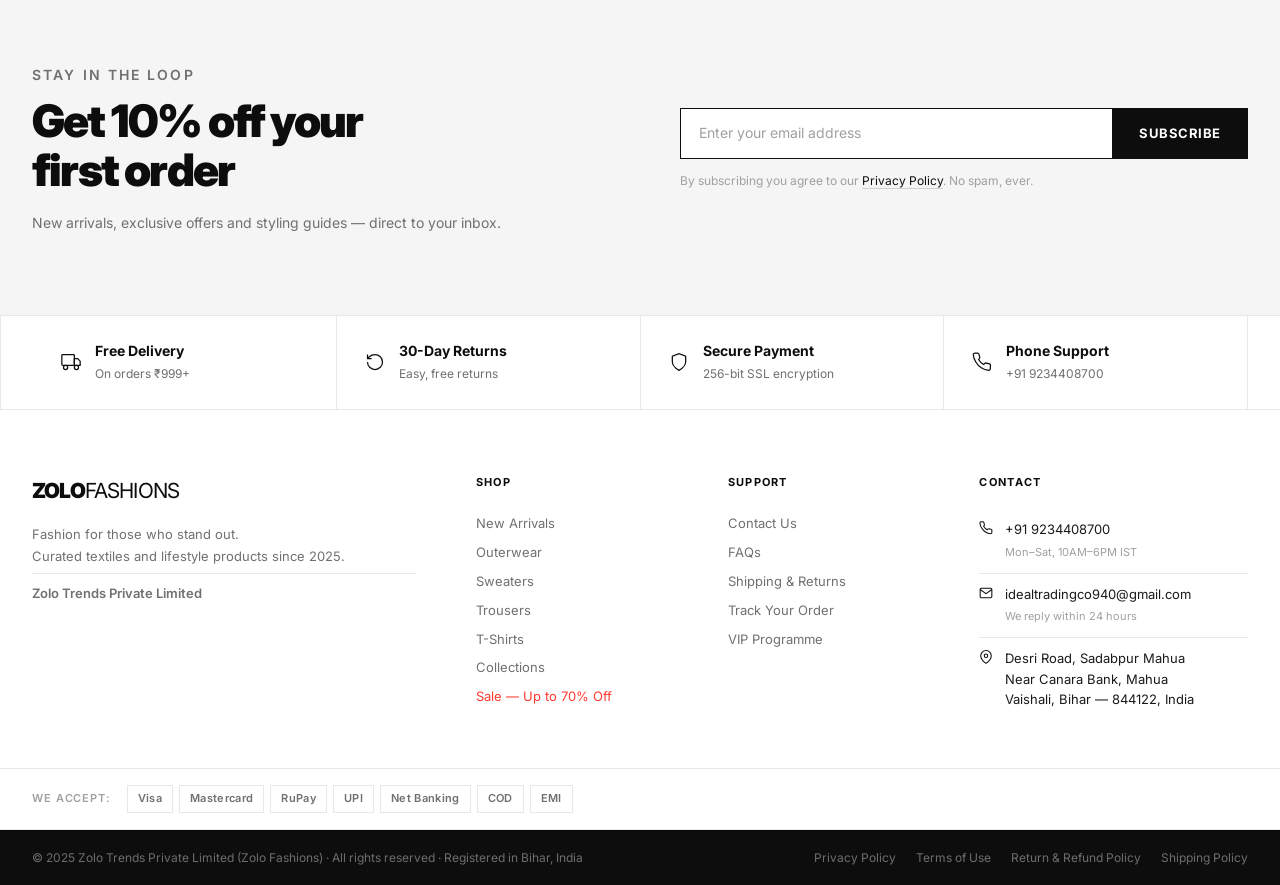
==== commit 13d6c263: "Reduce hero empty space: add feature badges and tighten layout - Add Free Shipping / Easy Returns / " ====
--- a/index.html
+++ b/index.html
@@ -62,6 +62,11 @@
             <a href="catalog.html" class="btn btn--black">Shop Now</a>
             <a href="catalog.html?category=outerwear" class="btn btn--ghost">View Outerwear</a>
           </div>
+          <div class="hero__badges">
+            <span class="hero__badge">Free Shipping</span>
+            <span class="hero__badge">Easy Returns</span>
+            <span class="hero__badge">Premium Quality</span>
+          </div>
         </div>
         <div class="hero__stats">
           <div class="hero__stat"><strong>20+</strong><span>New Styles</span></div>
--- a/style.css
+++ b/style.css
@@ -362,8 +362,9 @@
 .hero {
   display: grid;
   grid-template-columns: 1fr 1fr;
-  min-height: calc(100vh - 100px);
-  max-height: 820px;
+  height: calc(100vh - 64px);
+  max-height: 760px;
+  min-height: 560px;
 }
 
 /* LEFT */
@@ -402,11 +403,27 @@
   margin-bottom: 40px;
 }
 .hero__actions { display: flex; gap: 12px; flex-wrap: wrap; }
+.hero__badges {
+  display: flex;
+  gap: 10px;
+  flex-wrap: wrap;
+  margin-top: 28px;
+}
+.hero__badge {
+  font-size: 11px;
+  font-weight: 600;
+  letter-spacing: .08em;
+  text-transform: uppercase;
+  color: var(--gray-5);
+  padding: 7px 14px;
+  border: 1px solid var(--border);
+  border-radius: 2px;
+}
 .hero__stats {
   display: flex;
   align-items: center;
   gap: 28px;
-  padding-top: 48px;
+  padding-top: 32px;
   border-top: 1px solid var(--border);
 }
 .hero__stat strong {
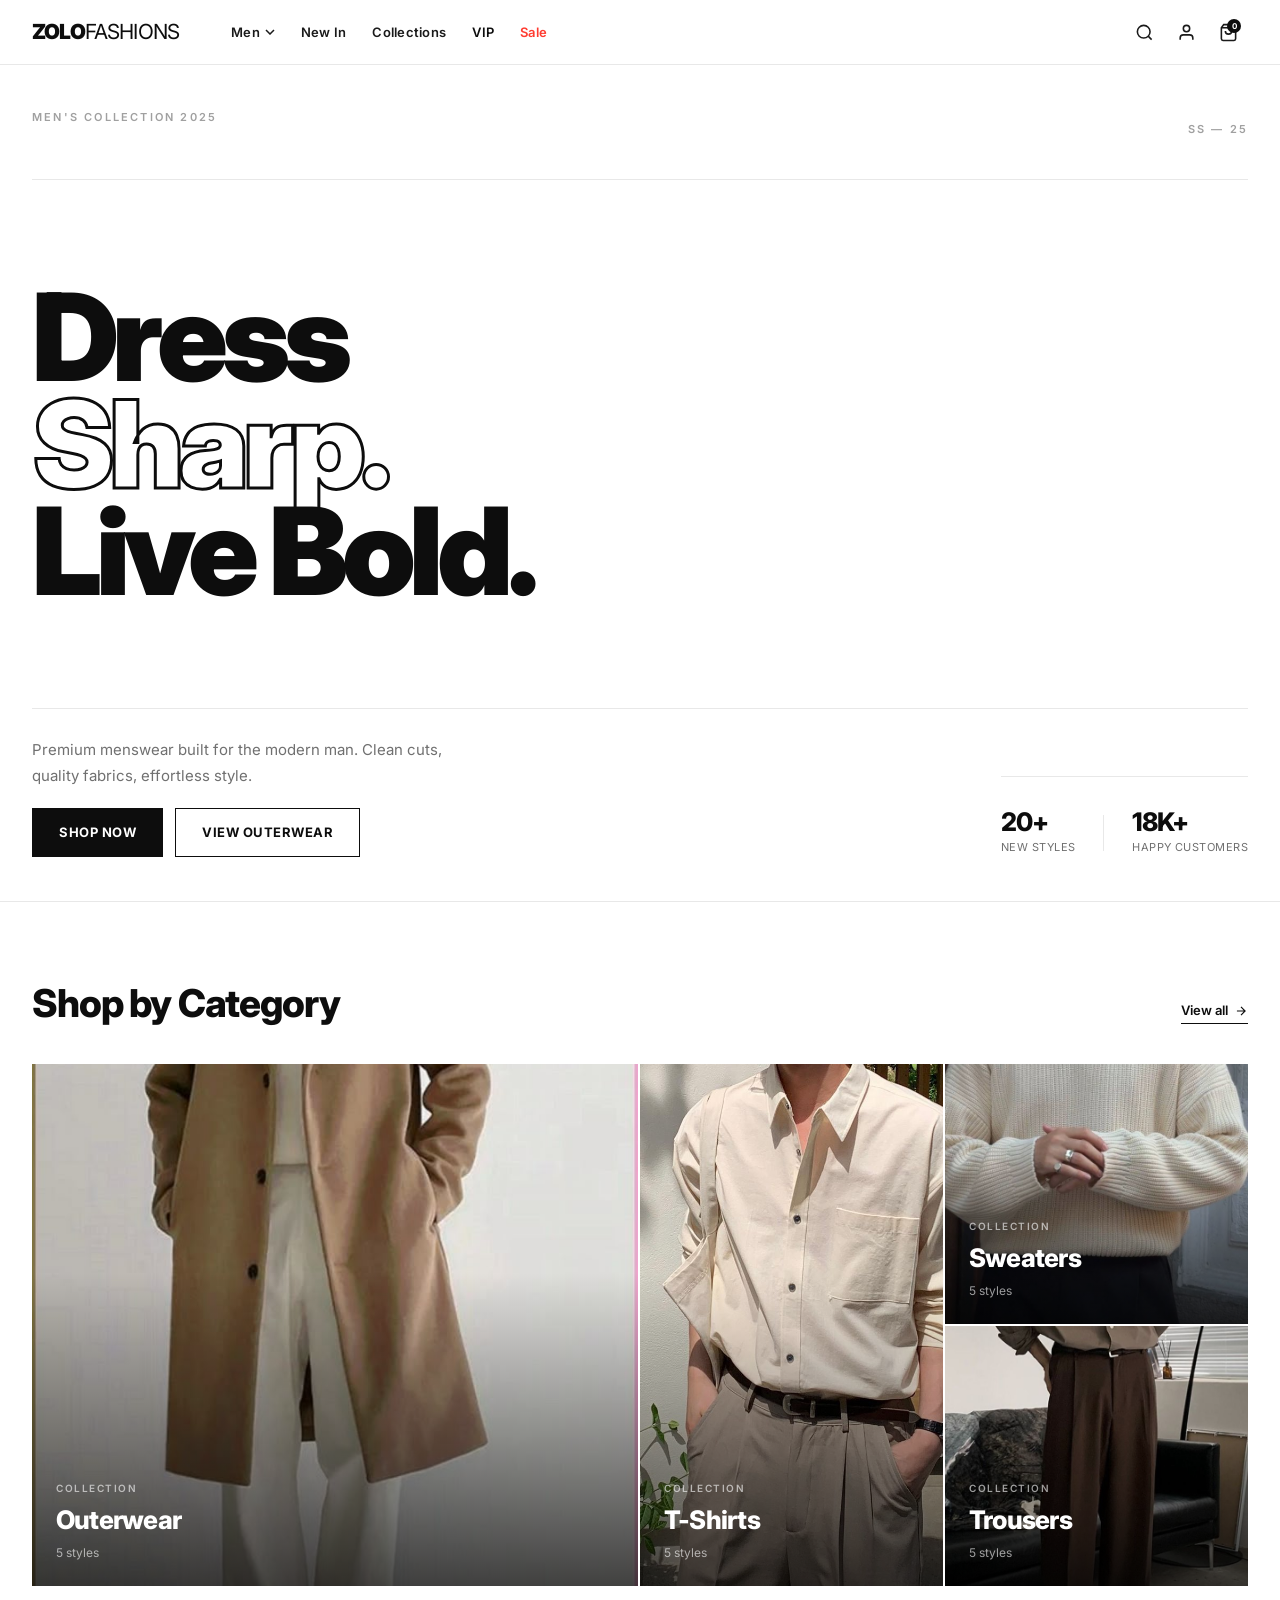
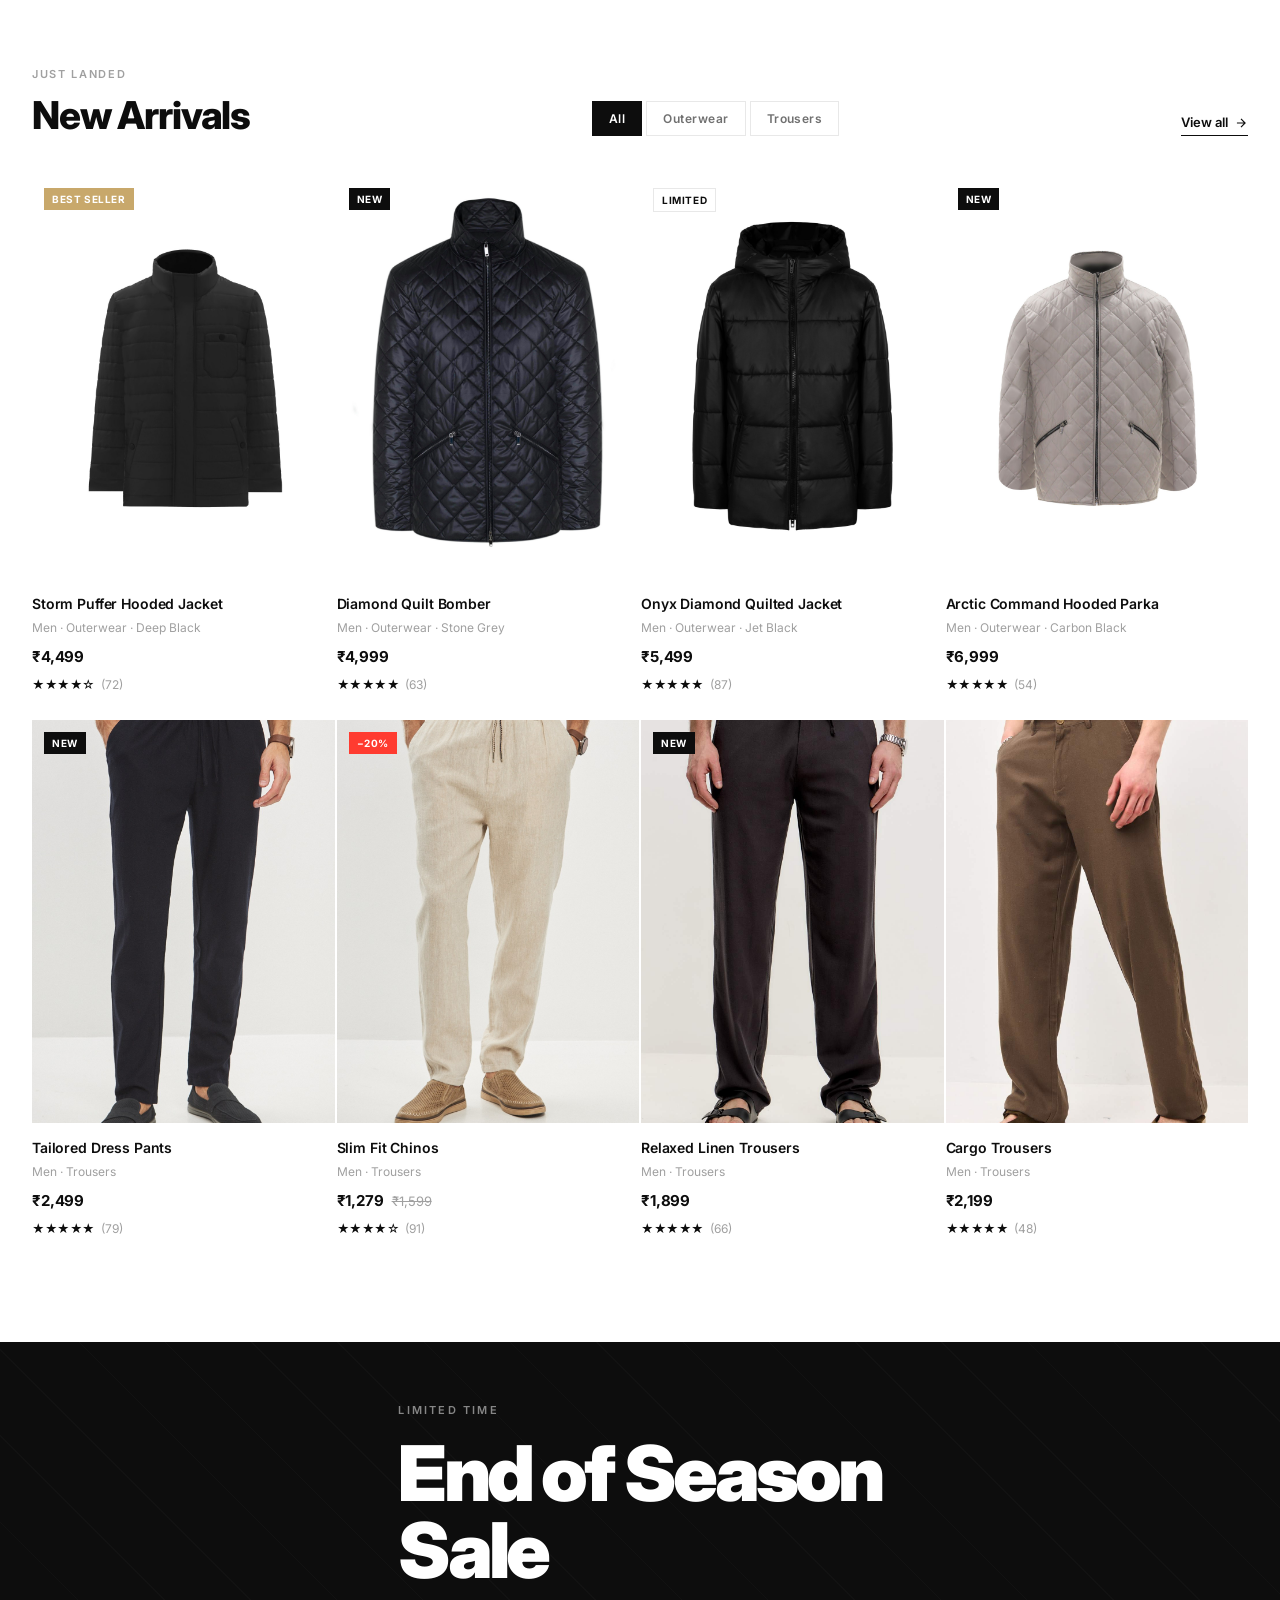
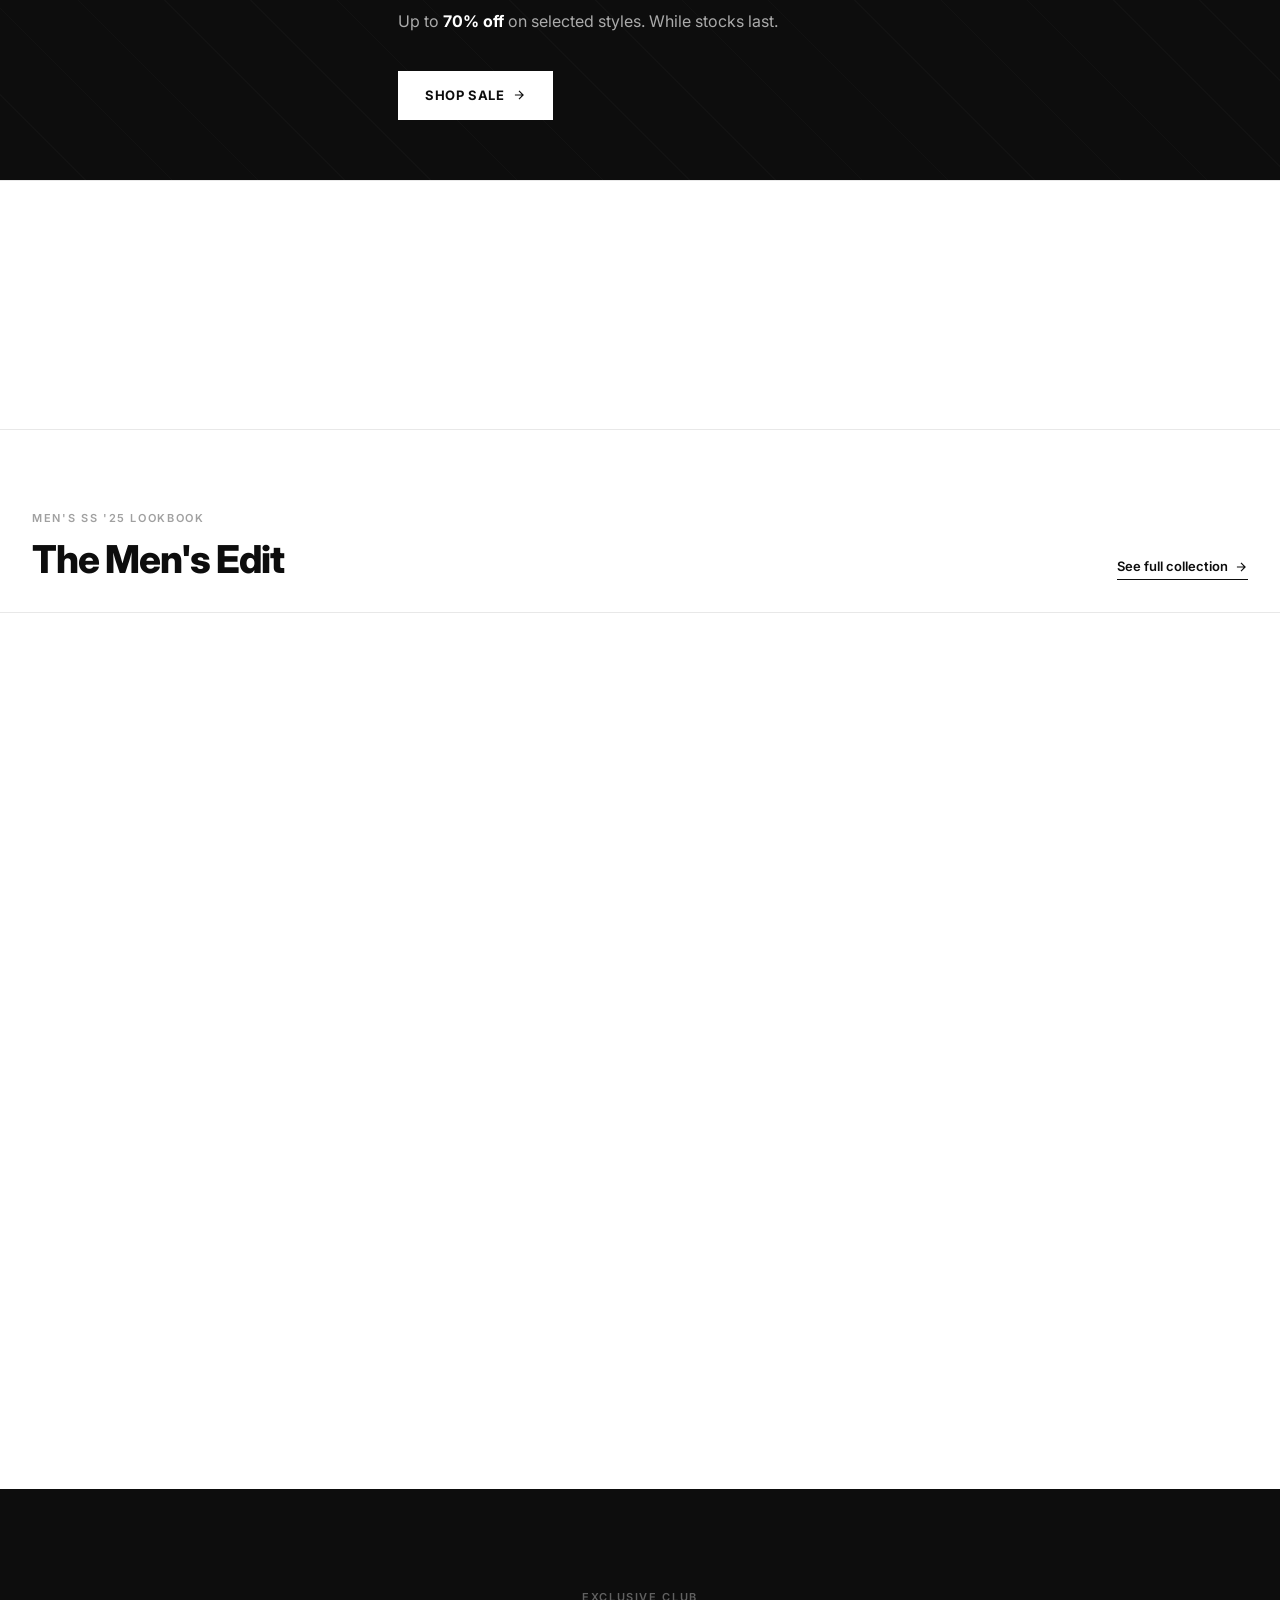
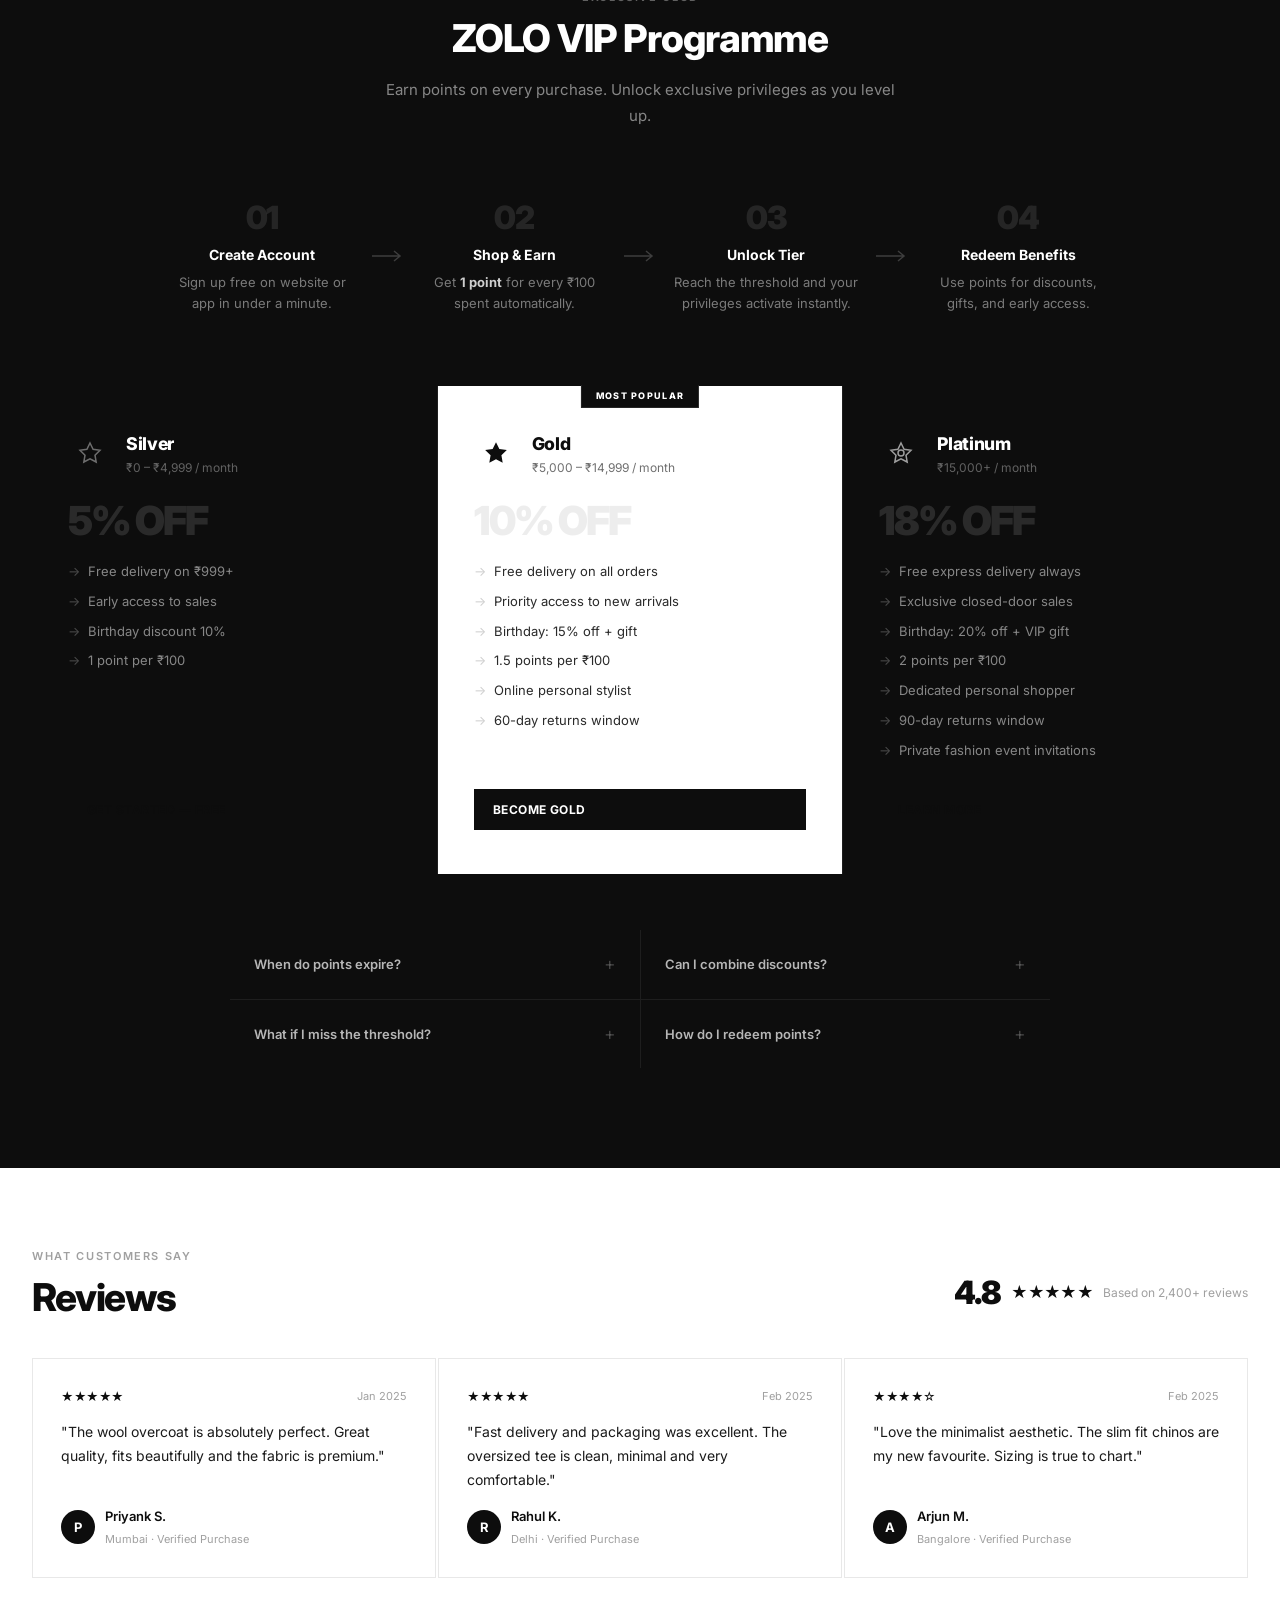
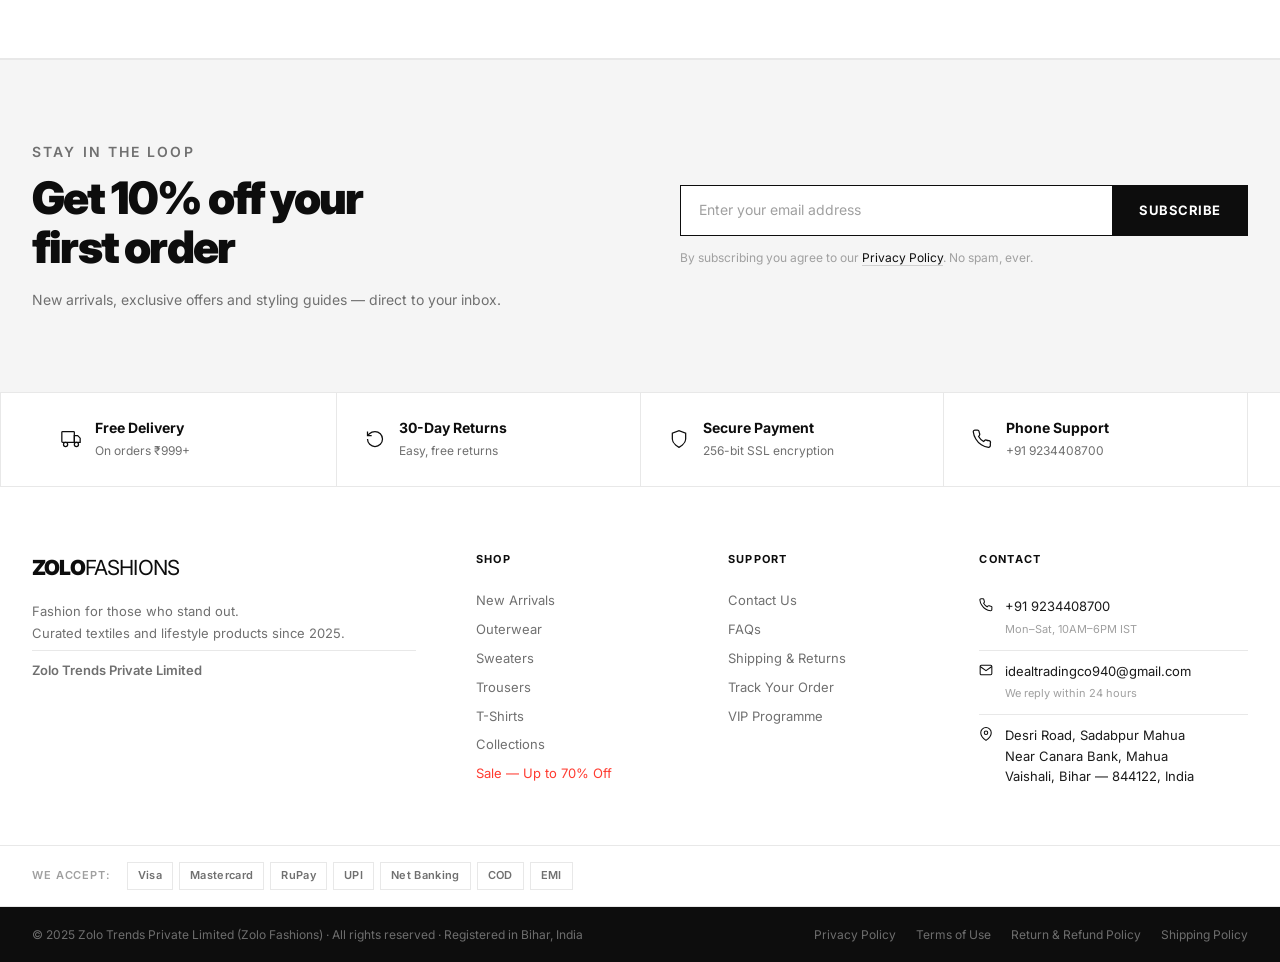
==== commit 2ca2411f: "Redesign hero to text-only layout, fix editorial section - Replace hero split layout (text+images) w" ====
--- a/index.html
+++ b/index.html
@@ -53,40 +53,28 @@
 
     <!-- HERO -->
     <section class="hero">
-      <div class="hero__left">
-        <div class="hero__content">
+      <div class="container hero__inner">
+        <div class="hero__topbar">
           <p class="hero__label">Men's Collection 2025</p>
-          <h1 class="hero__title">Dress<br /><span class="hero__title--outline">Sharp.</span><br />Live Bold.</h1>
-          <p class="hero__sub">Premium menswear built for the modern man. Clean cuts, quality fabrics, effortless style.</p>
-          <div class="hero__actions">
-            <a href="catalog.html" class="btn btn--black">Shop Now</a>
-            <a href="catalog.html?category=outerwear" class="btn btn--ghost">View Outerwear</a>
-          </div>
-          <div class="hero__badges">
-            <span class="hero__badge">Free Shipping</span>
-            <span class="hero__badge">Easy Returns</span>
-            <span class="hero__badge">Premium Quality</span>
-          </div>
-        </div>
-        <div class="hero__stats">
-          <div class="hero__stat"><strong>20+</strong><span>New Styles</span></div>
-          <div class="hero__stat-divider"></div>
-          <div class="hero__stat"><strong>18K+</strong><span>Happy Customers</span></div>
-        </div>
-      </div>
-      <div class="hero__right">
-        <div class="hero__img hero__img--main">
-          <img src="images/hero-main.jpg" alt="Men's fashion" loading="eager" />
-          <div class="hero__tag"><span>NEW</span><span>SS25</span></div>
-        </div>
-        <div class="hero__side-imgs">
-          <div class="hero__img hero__img--sm">
-            <img src="images/hero-side1.jpg" alt="Men's Outerwear" loading="lazy" />
-            <div class="hero__side-label">Outerwear</div>
-          </div>
-          <div class="hero__img hero__img--sm">
-            <img src="images/hero-side2.jpg" alt="Men's Style" loading="lazy" />
-            <div class="hero__side-label">Street Style</div>
+          <span class="hero__season">SS — 25</span>
+        </div>
+        <h1 class="hero__title">
+          <span>Dress</span>
+          <span class="hero__title--outline">Sharp.</span>
+          <span>Live Bold.</span>
+        </h1>
+        <div class="hero__bottombar">
+          <div class="hero__sub-group">
+            <p class="hero__sub">Premium menswear built for the modern man. Clean cuts, quality fabrics, effortless style.</p>
+            <div class="hero__actions">
+              <a href="catalog.html" class="btn btn--black">Shop Now</a>
+              <a href="catalog.html?category=outerwear" class="btn btn--ghost">View Outerwear</a>
+            </div>
+          </div>
+          <div class="hero__stats">
+            <div class="hero__stat"><strong>20+</strong><span>New Styles</span></div>
+            <div class="hero__stat-divider"></div>
+            <div class="hero__stat"><strong>18K+</strong><span>Happy Customers</span></div>
           </div>
         </div>
       </div>
@@ -313,7 +301,7 @@
       <div class="editorial__grid">
         <div class="look look--1"><img src="https://images.unsplash.com/photo-1506794778202-cad84cf45f1d?w=600&h=900&fit=crop" alt="Look 1" loading="lazy" /><div class="look__caption"><span>Look 01</span><h4>Dark Layer</h4></div></div>
         <div class="look look--2"><img src="https://images.unsplash.com/photo-1519085360753-af0119f7cbe7?w=500&h=500&fit=crop" alt="Look 2" loading="lazy" /><div class="look__caption"><span>Look 02</span><h4>Sharp &amp; Clean</h4></div></div>
-        <div class="look look--3"><img src="https://images.unsplash.com/photo-1539109136881-3be0616acf4b?w=500&h=500&fit=crop" alt="Look 3" loading="lazy" /><div class="look__caption"><span>Look 03</span><h4>Urban Minimal</h4></div></div>
+        <div class="look look--3"><img src="images/ce70dc1b8ac0d207d6fd938371e767f0.jpg" alt="Look 3" loading="lazy" /><div class="look__caption"><span>Look 03</span><h4>Urban Minimal</h4></div></div>
         <div class="look look--4"><img src="https://images.unsplash.com/photo-1487222477894-8943e31ef7b2?w=500&h=500&fit=crop" alt="Look 4" loading="lazy" /><div class="look__caption"><span>Look 04</span><h4>Winter Cover</h4></div></div>
       </div>
     </section>
--- a/style.css
+++ b/style.css
@@ -360,21 +360,47 @@
    HERO
    ═══════════════════════════════════════════════════════ */
 .hero {
-  display: grid;
-  grid-template-columns: 1fr 1fr;
-  height: calc(100vh - 64px);
-  max-height: 760px;
-  min-height: 560px;
-}
-
-/* LEFT */
-.hero__left {
+  border-bottom: 1px solid var(--border);
+}
+.hero__inner {
   display: flex;
   flex-direction: column;
   justify-content: space-between;
-  padding: 72px 64px 56px;
-  border-right: 1px solid var(--border);
-}
+  height: calc(100vh - 64px);
+  max-height: 860px;
+  min-height: 520px;
+  overflow: hidden;
+  padding-top: 44px;
+  padding-bottom: 44px;
+}
+.hero__topbar {
+  display: flex;
+  justify-content: space-between;
+  align-items: center;
+  padding-bottom: 28px;
+  border-bottom: 1px solid var(--border);
+}
+.hero__season {
+  font-size: 11px;
+  font-weight: 600;
+  letter-spacing: .2em;
+  text-transform: uppercase;
+  color: var(--gray-4);
+}
+.hero__bottombar {
+  display: flex;
+  align-items: flex-end;
+  justify-content: space-between;
+  gap: 48px;
+  padding-top: 28px;
+  border-top: 1px solid var(--border);
+}
+.hero__sub-group {
+  display: flex;
+  flex-direction: column;
+  gap: 20px;
+}
+
 .hero__label {
   font-size: 11px;
   font-weight: 600;
@@ -384,23 +410,24 @@
   margin-bottom: 24px;
 }
 .hero__title {
-  font-size: clamp(3rem, 5.5vw, 5.2rem);
+  display: flex;
+  flex-direction: column;
+  font-size: clamp(4.5rem, 9.5vw, 13rem);
   font-weight: 900;
   letter-spacing: -.05em;
-  line-height: 1.0;
-  color: var(--black);
-  margin-bottom: 28px;
-}
+  line-height: 0.88;
+  color: var(--black);
+}
+.hero__title span { display: block; }
 .hero__title--outline {
-  -webkit-text-stroke: 2px var(--black);
+  -webkit-text-stroke: 3px var(--black);
   color: transparent;
 }
 .hero__sub {
-  font-size: 16px;
+  font-size: 15px;
   color: var(--gray-5);
   line-height: 1.7;
-  max-width: 400px;
-  margin-bottom: 40px;
+  max-width: 460px;
 }
 .hero__actions { display: flex; gap: 12px; flex-wrap: wrap; }
 .hero__badges {
@@ -448,7 +475,9 @@
 /* RIGHT */
 .hero__right {
   display: grid;
-  grid-template-columns: 1fr 120px;
+  grid-template-columns: 1fr 200px;
+  padding-right: 20px;
+  gap: 0;
   overflow: hidden;
 }
 .hero__img { position: relative; overflow: hidden; }
@@ -906,7 +935,7 @@
 }
 .look { position: relative; overflow: hidden; }
 .look--1 { aspect-ratio: 2/3; }
-.look--2, .look--3, .look--4 { aspect-ratio: 1/1; }
+.look--2, .look--3, .look--4 { aspect-ratio: unset; }
 .look__img {
   width: 100%; height: 100%;
   background: var(--gray-2);
@@ -1504,13 +1533,11 @@
   .footer__main { grid-template-columns: 1fr 1fr 1fr; gap: 40px; }
   .footer__brand { grid-column: 1 / -1; }
   .footer__col--contact { grid-column: 1 / -1; }
-  .hero__title { font-size: clamp(2.4rem, 4vw, 4rem); }
+  .hero__title { font-size: clamp(3.5rem, 7vw, 10rem); }
 }
 
 @media (max-width: 1024px) {
-  .hero { grid-template-columns: 1fr; max-height: none; }
-  .hero__left { border-right: none; border-bottom: 1px solid var(--border); padding: 48px 32px; }
-  .hero__right { height: 420px; }
+  .hero__bottombar { flex-direction: column; align-items: flex-start; gap: 24px; }
   .products-grid { grid-template-columns: repeat(3, 1fr); }
   .values { grid-template-columns: repeat(2, 1fr); }
   .value-item:nth-child(2) { border-right: none; }
@@ -1551,7 +1578,7 @@
   .products-grid { grid-template-columns: 1fr 1fr; gap: 1px; }
   .cats-grid { grid-template-columns: 1fr; }
   .footer__main { grid-template-columns: 1fr; }
-  .hero__right { height: 320px; }
+  .hero__title { padding: 28px 0; }
   .filter-tabs { display: none; }
   .editorial__grid { grid-template-columns: 1fr; }
   .values { grid-template-columns: 1fr; }
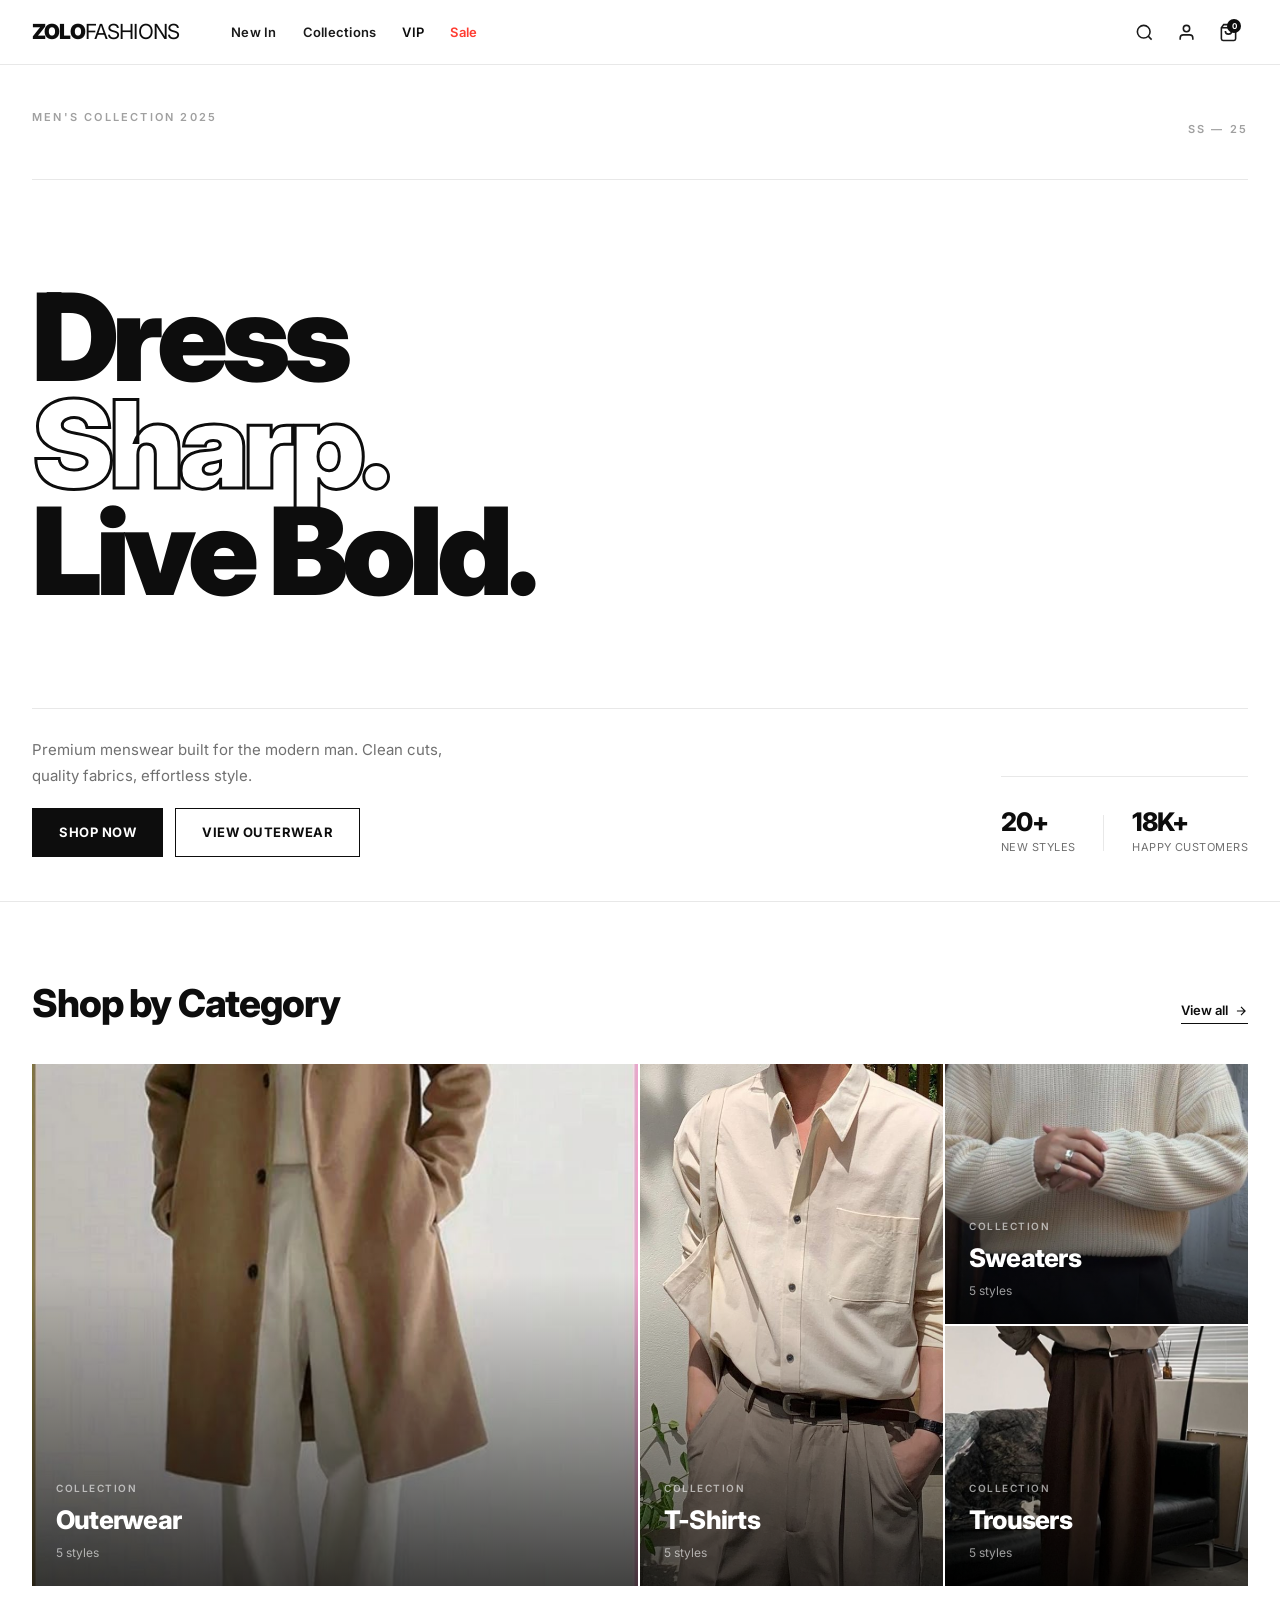
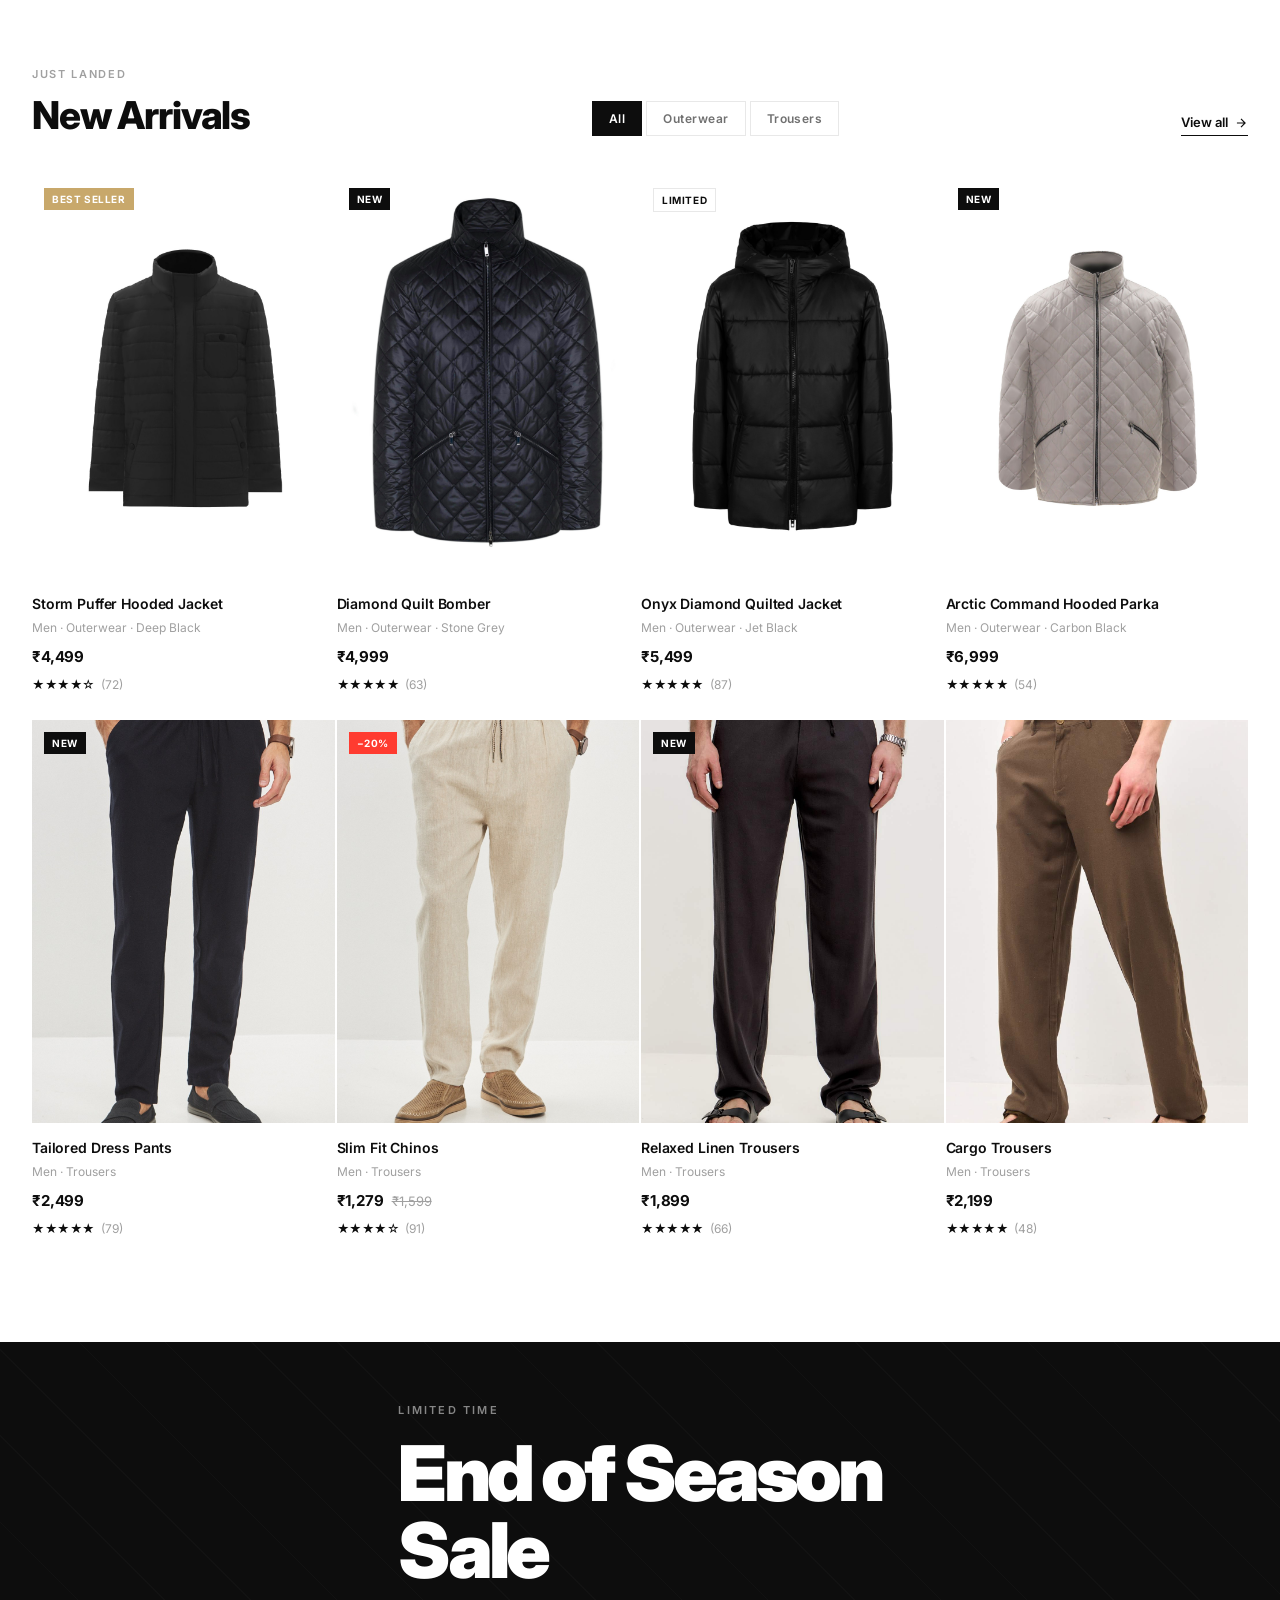
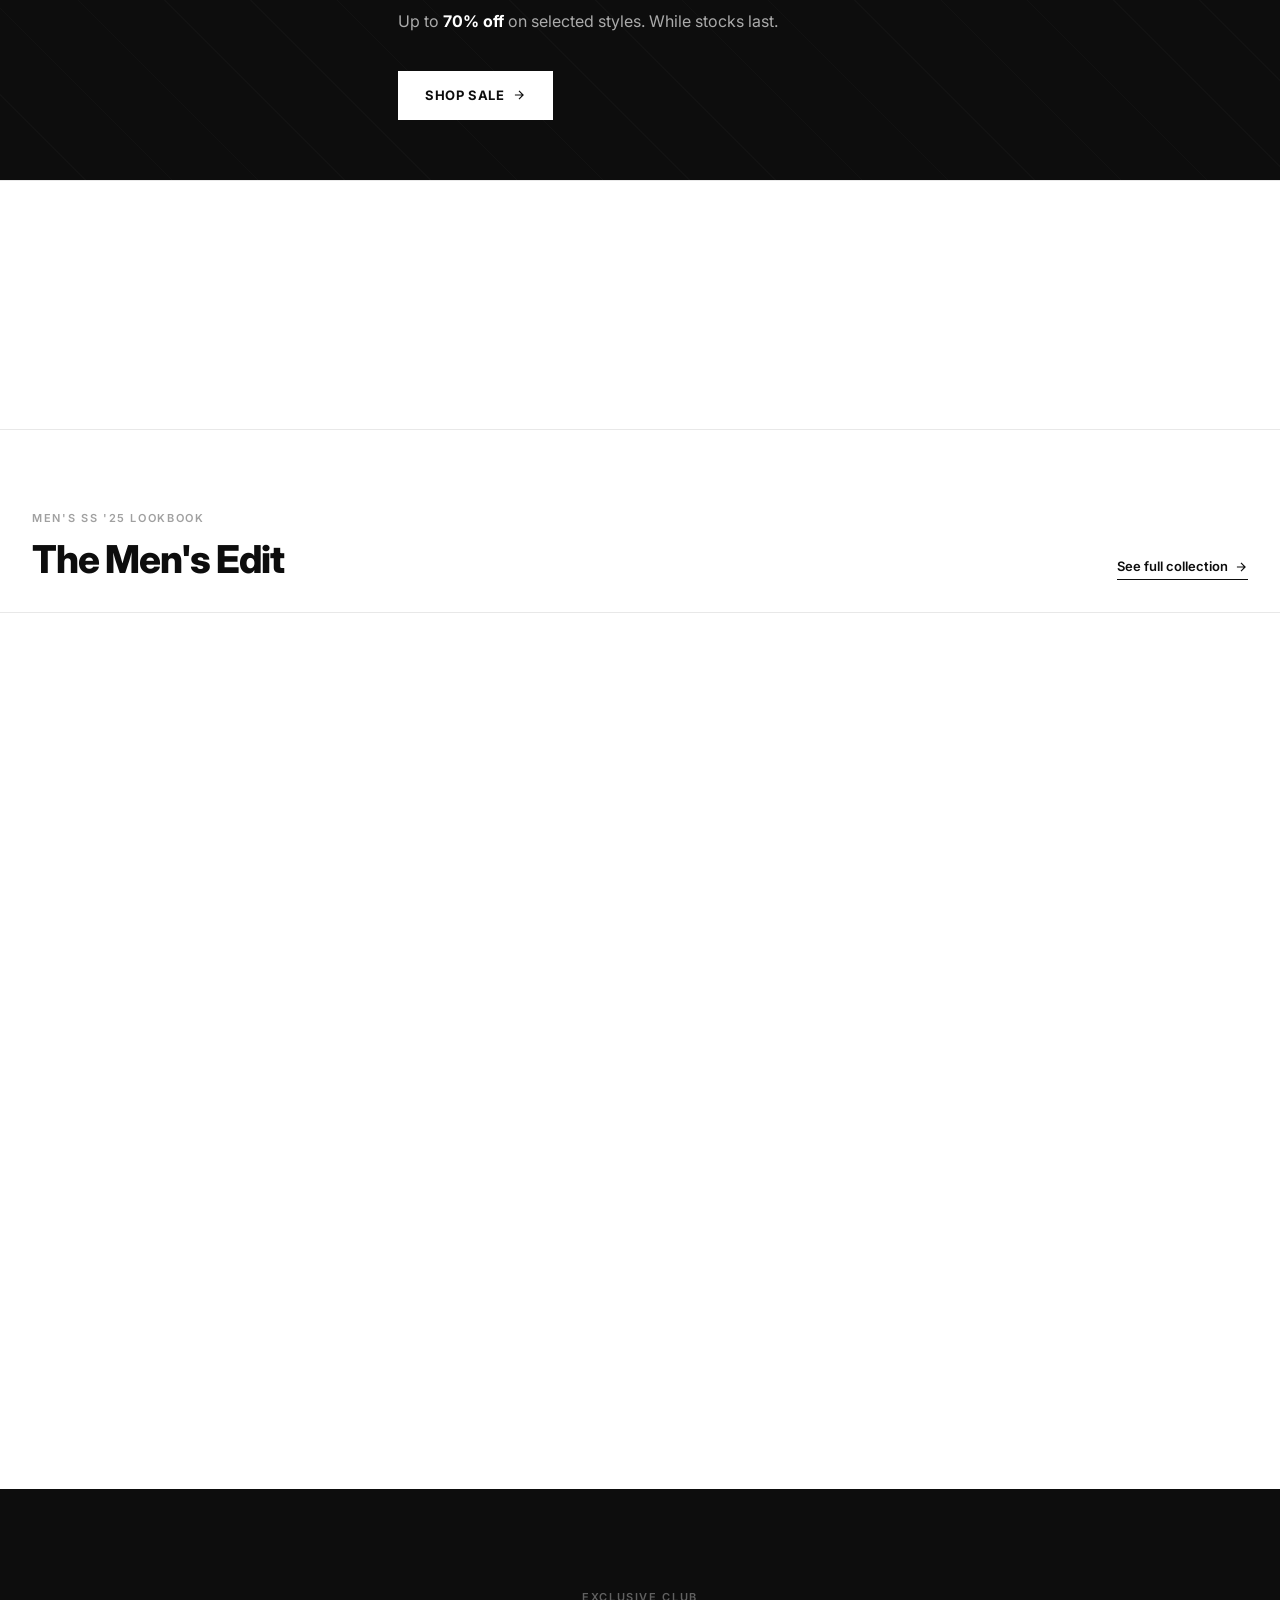
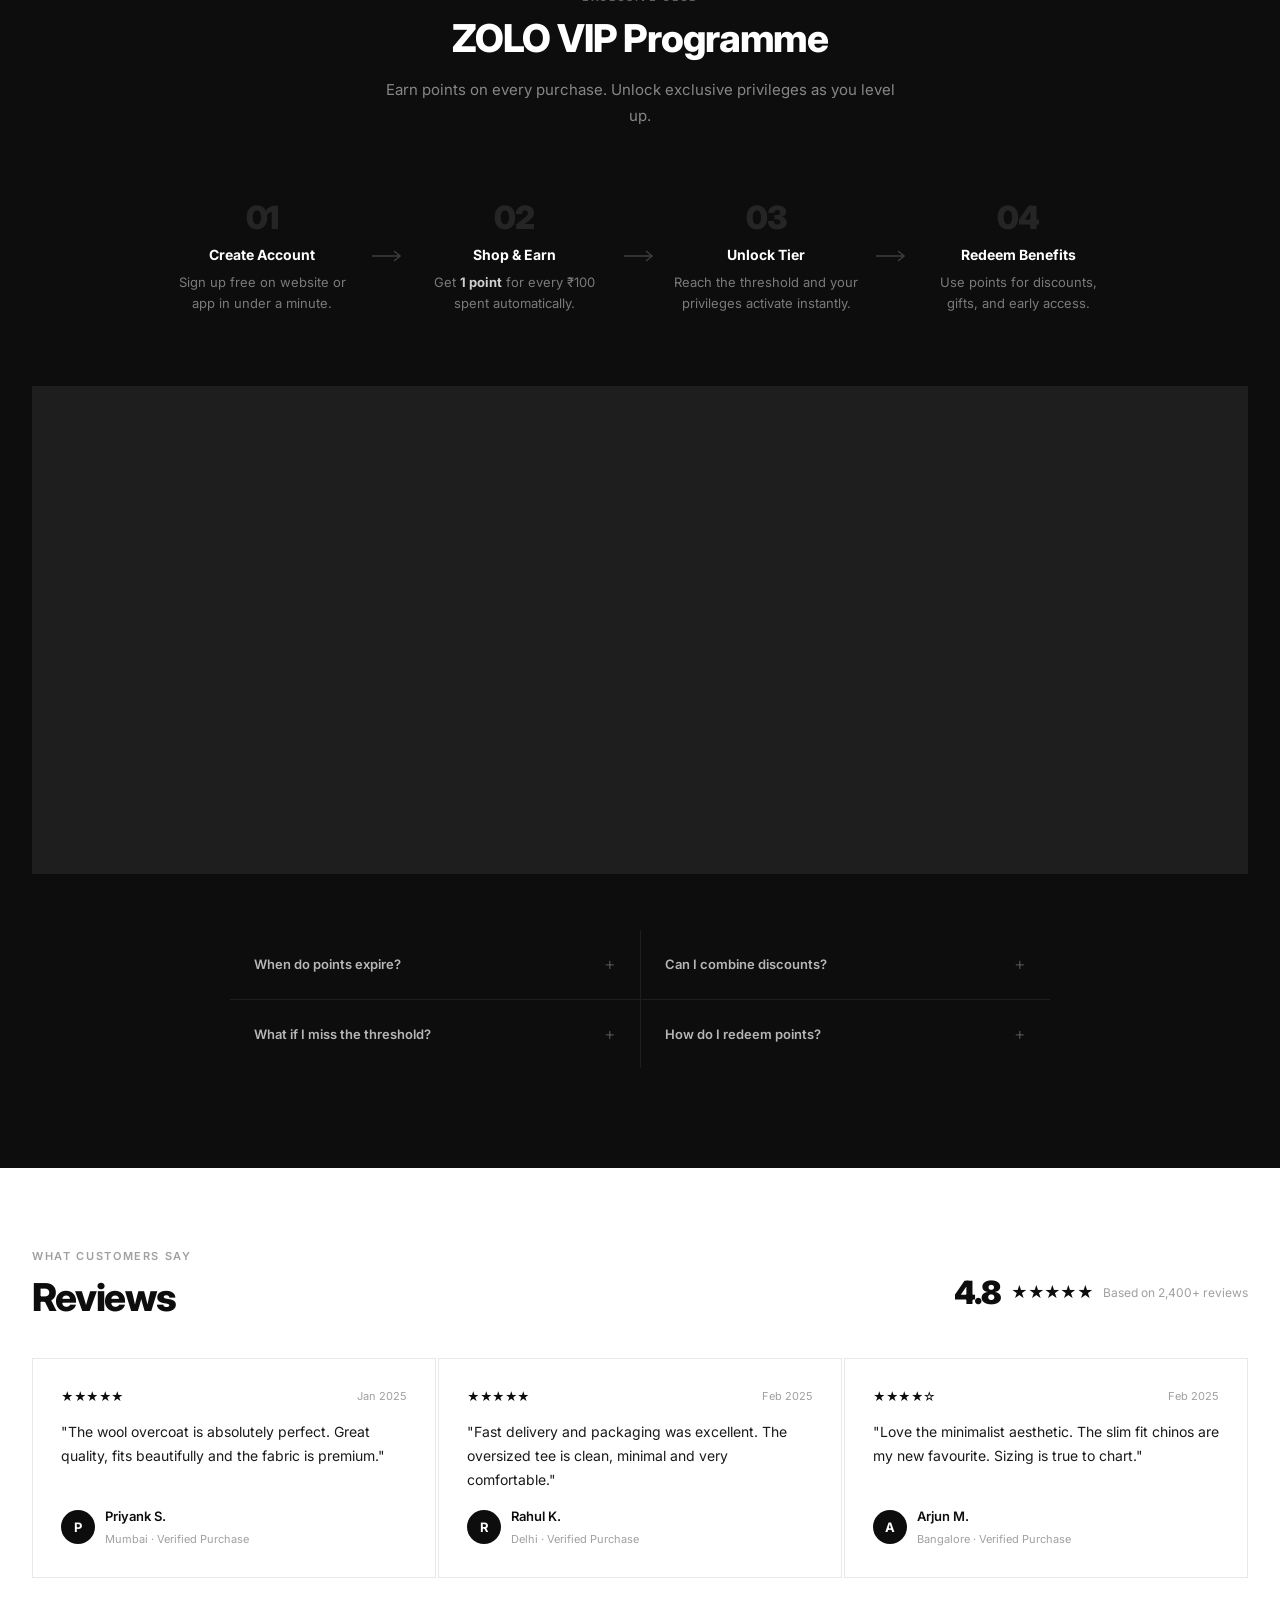
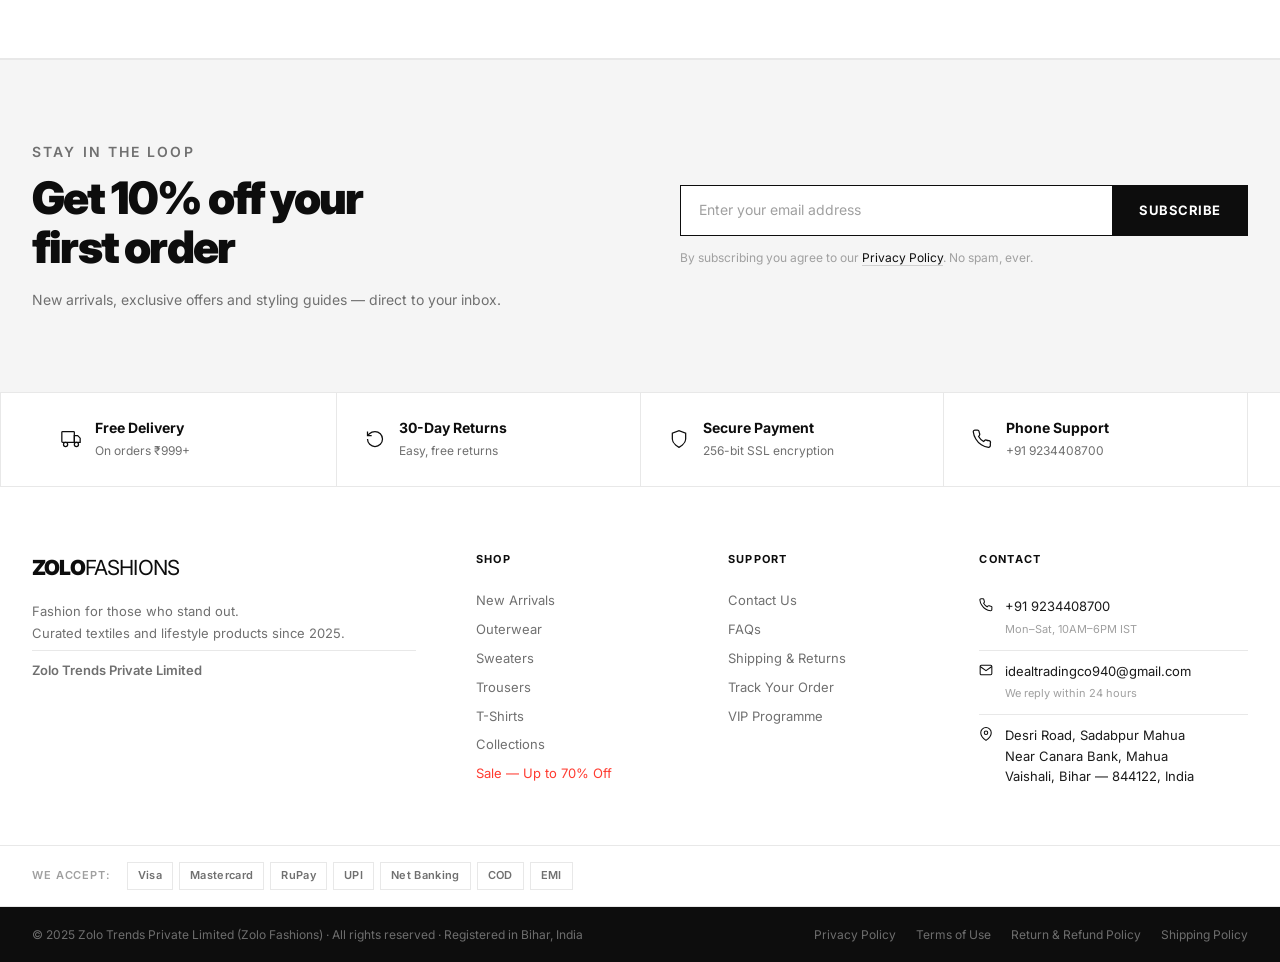
==== commit d16e8c38: "Remove Men and Women nav categories from all pages Co-Authored-By: Claude Sonnet 4.6 <noreply@anthro" ====
--- a/index.html
+++ b/index.html
@@ -22,12 +22,7 @@
       <div class="header__logo"><a href="index.html">ZOLO<span>FASHIONS</span></a></div>
       <nav class="header__nav" id="nav">
         <ul>
-          <li class="has-mega">
-            <a href="catalog.html">Men <svg width="10" height="6" viewBox="0 0 10 6"><path d="M1 1l4 4 4-4" stroke="currentColor" stroke-width="1.5" fill="none"/></svg></a>
-            <div class="mega">
-              <div class="mega__col"><h5>Category</h5><a href="catalog.html?category=outerwear">Outerwear</a><a href="catalog.html?category=sweaters">Sweaters</a><a href="catalog.html?category=trousers">Trousers</a><a href="catalog.html?category=t-shirts">T-Shirts</a></div>
-            </div>
-          </li>
+          
           <li><a href="catalog.html">New In</a></li>
           <li><a href="catalog.html">Collections</a></li>
           <li><a href="#vip" class="nav-vip">VIP</a></li>
--- a/style.css
+++ b/style.css
@@ -1107,11 +1107,11 @@
   font-size: 2.5rem;
   font-weight: 900;
   letter-spacing: -.05em;
-  color: rgba(255,255,255,.12);
+  color: rgba(255,255,255,.55);
   margin-bottom: 20px;
   line-height: 1;
 }
-.vip__tier--featured .vip__tier-discount { color: rgba(0,0,0,.07); }
+.vip__tier--featured .vip__tier-discount { color: rgba(0,0,0,.18); }
 .vip__tier-perks {
   display: flex;
   flex-direction: column;
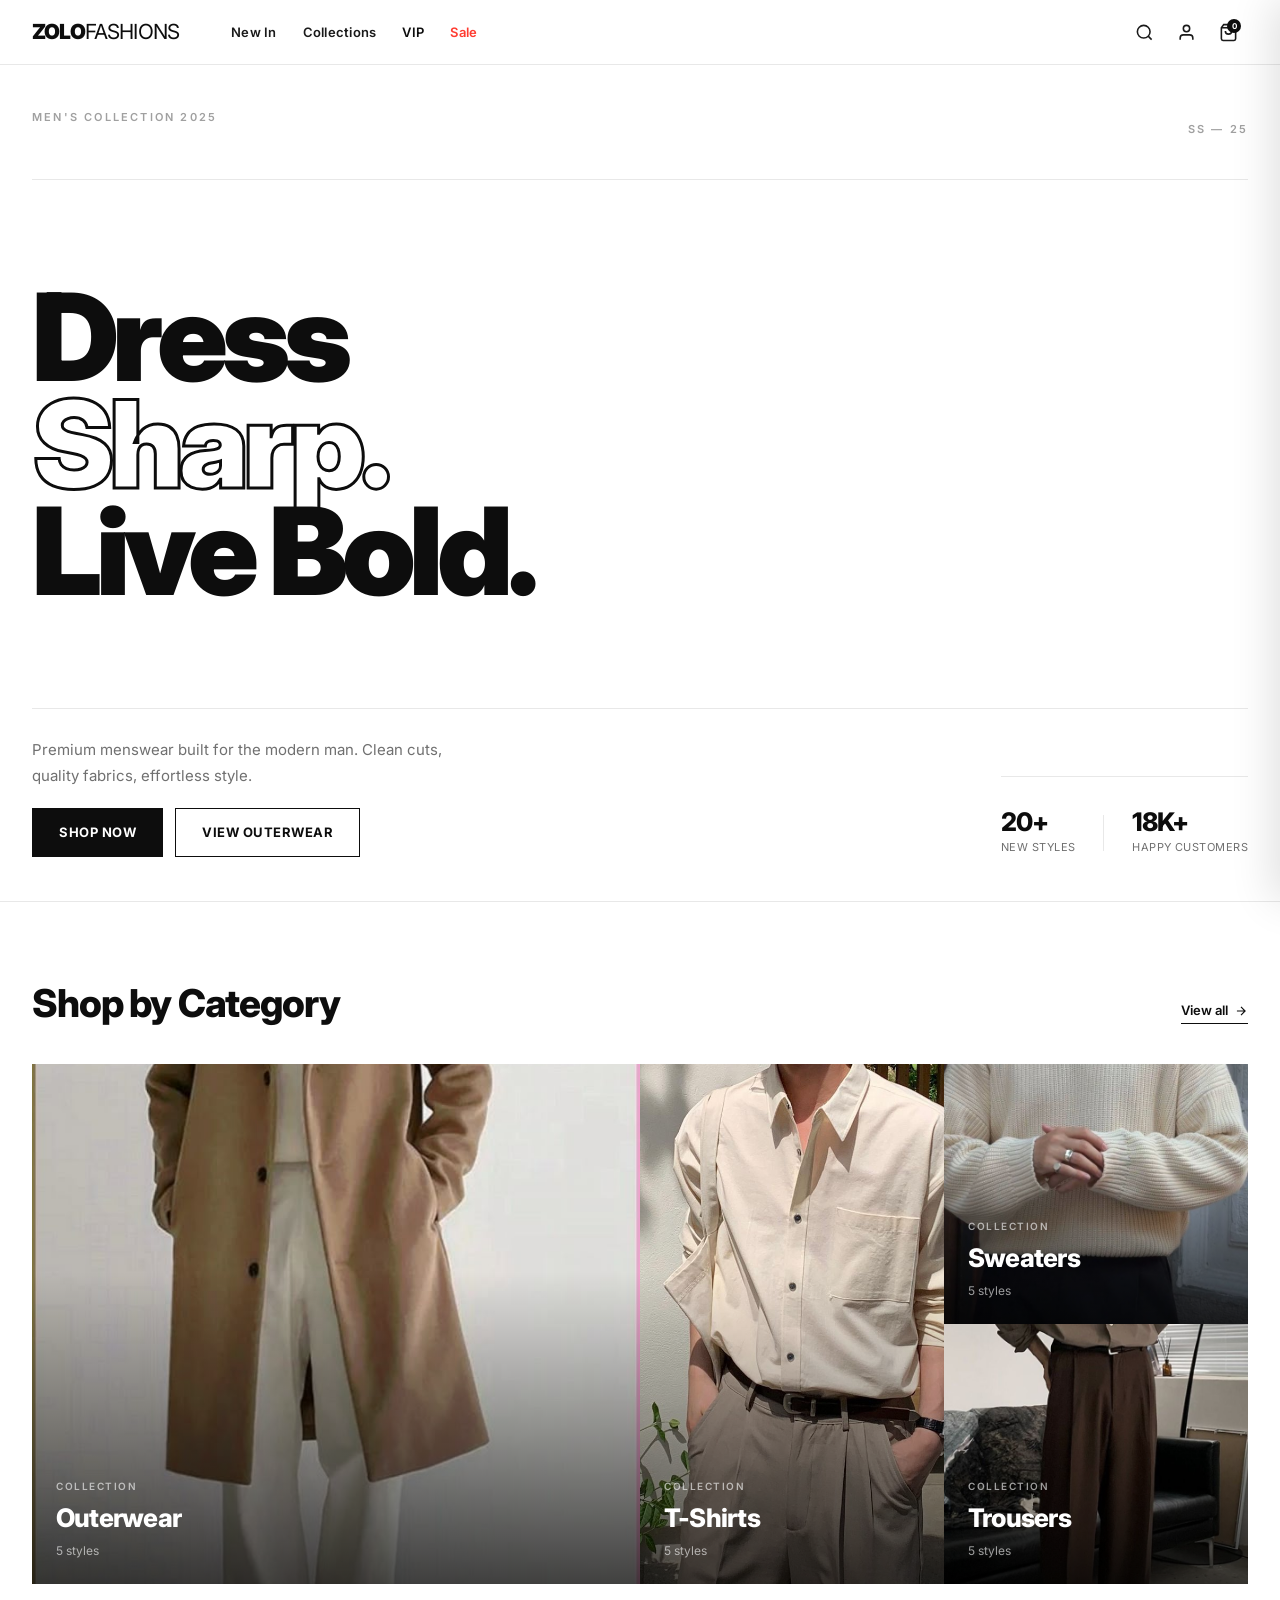
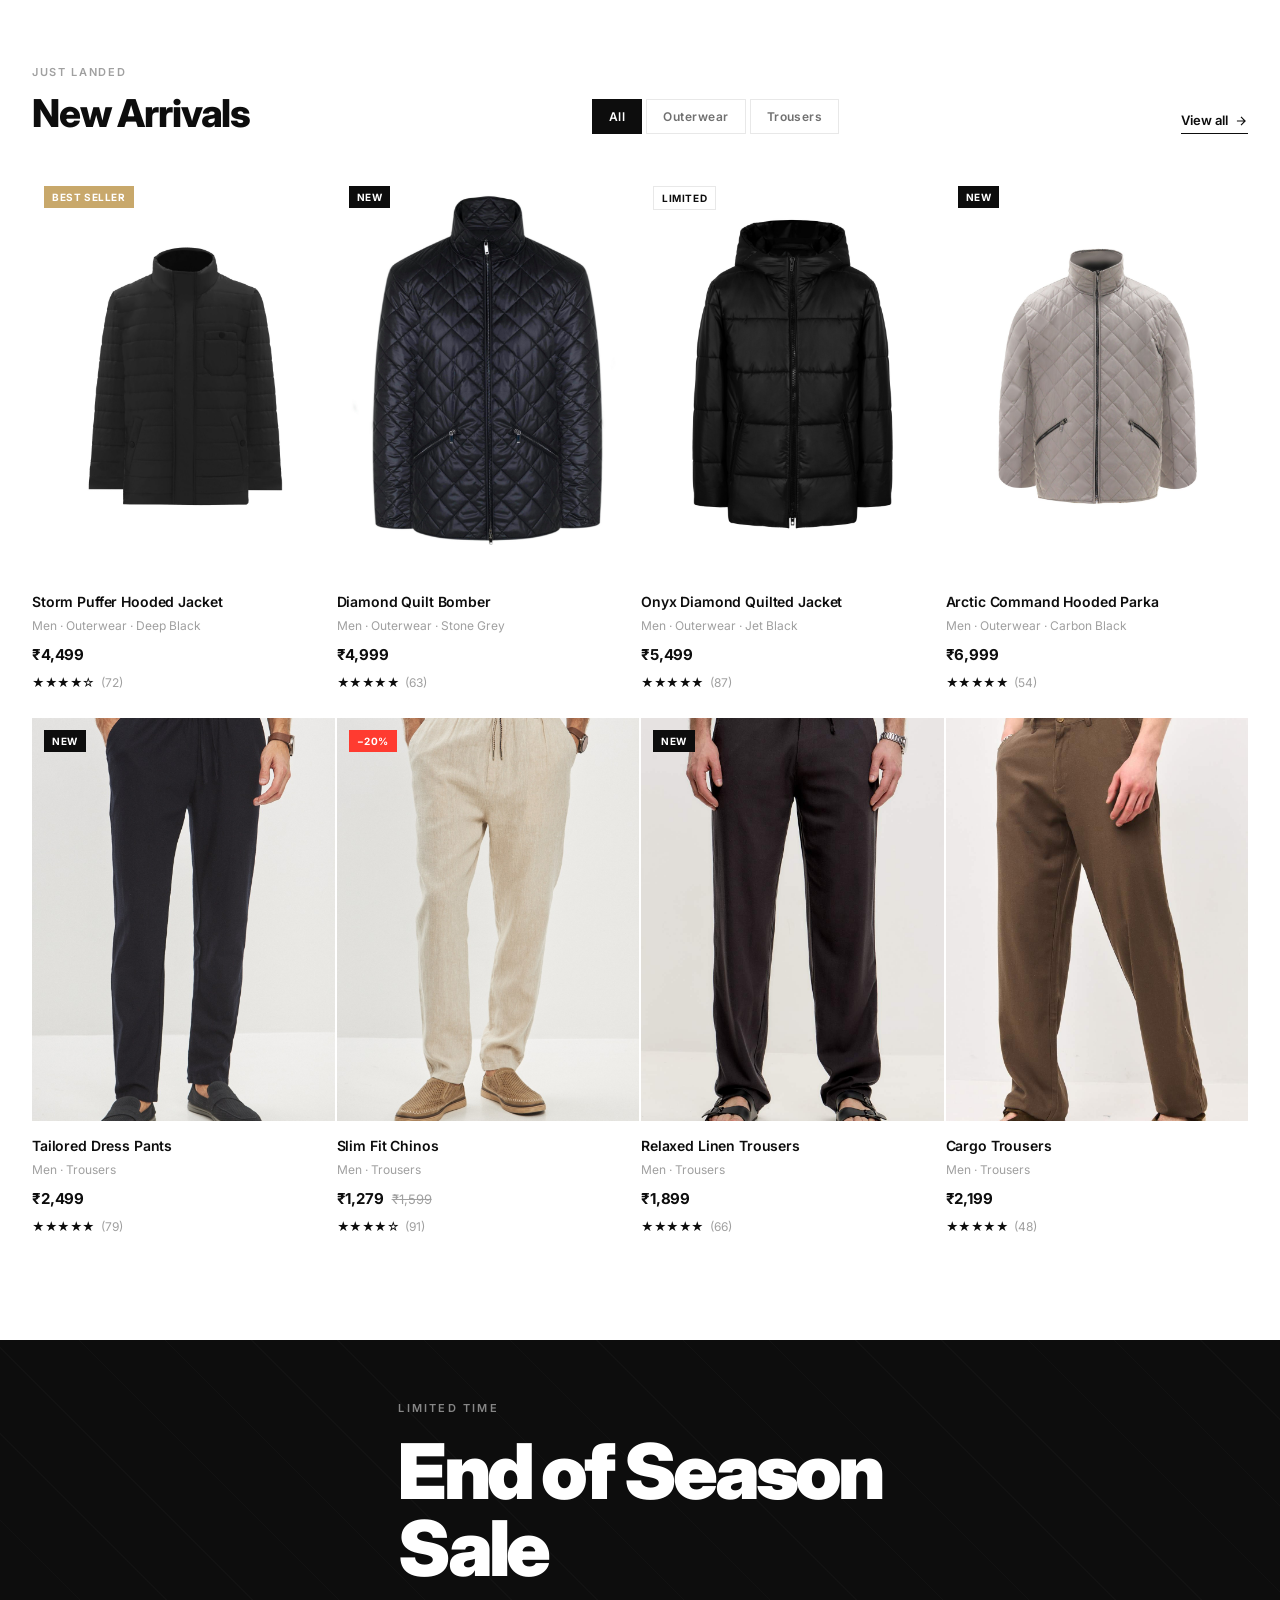
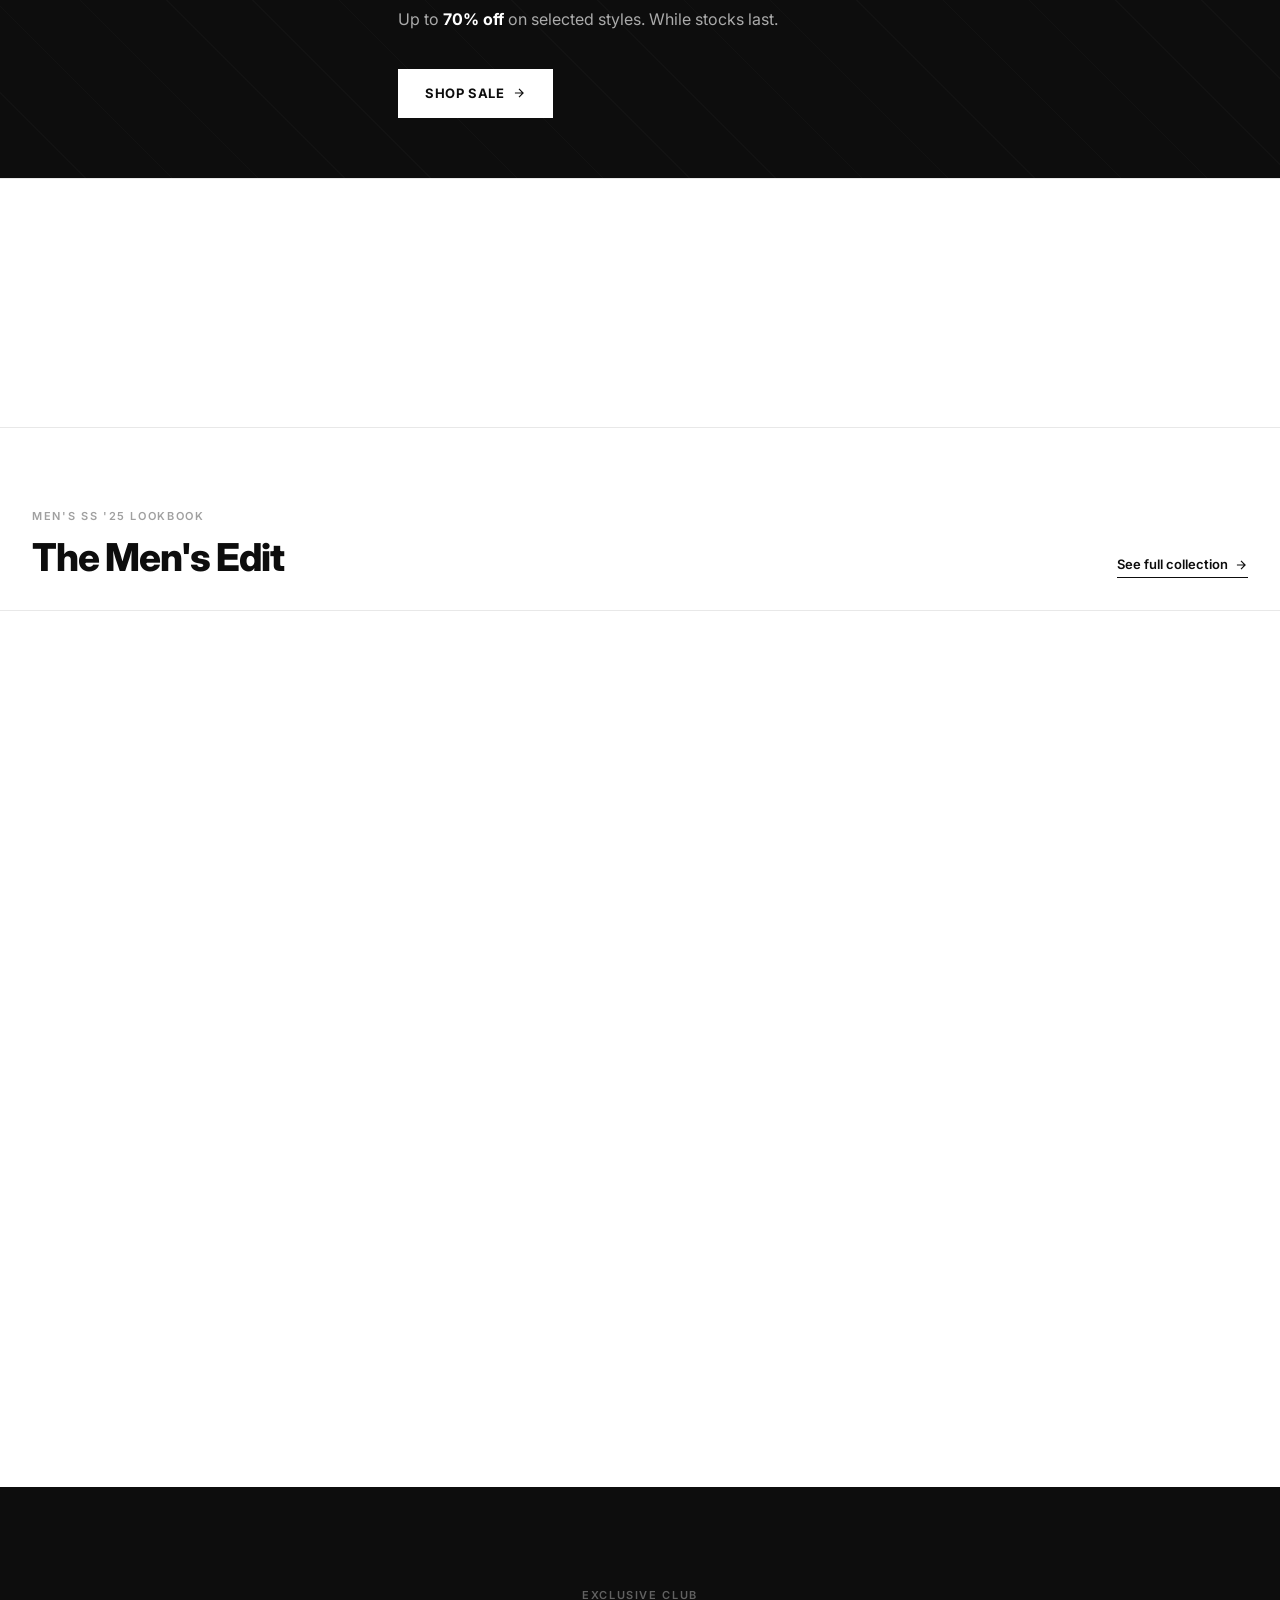
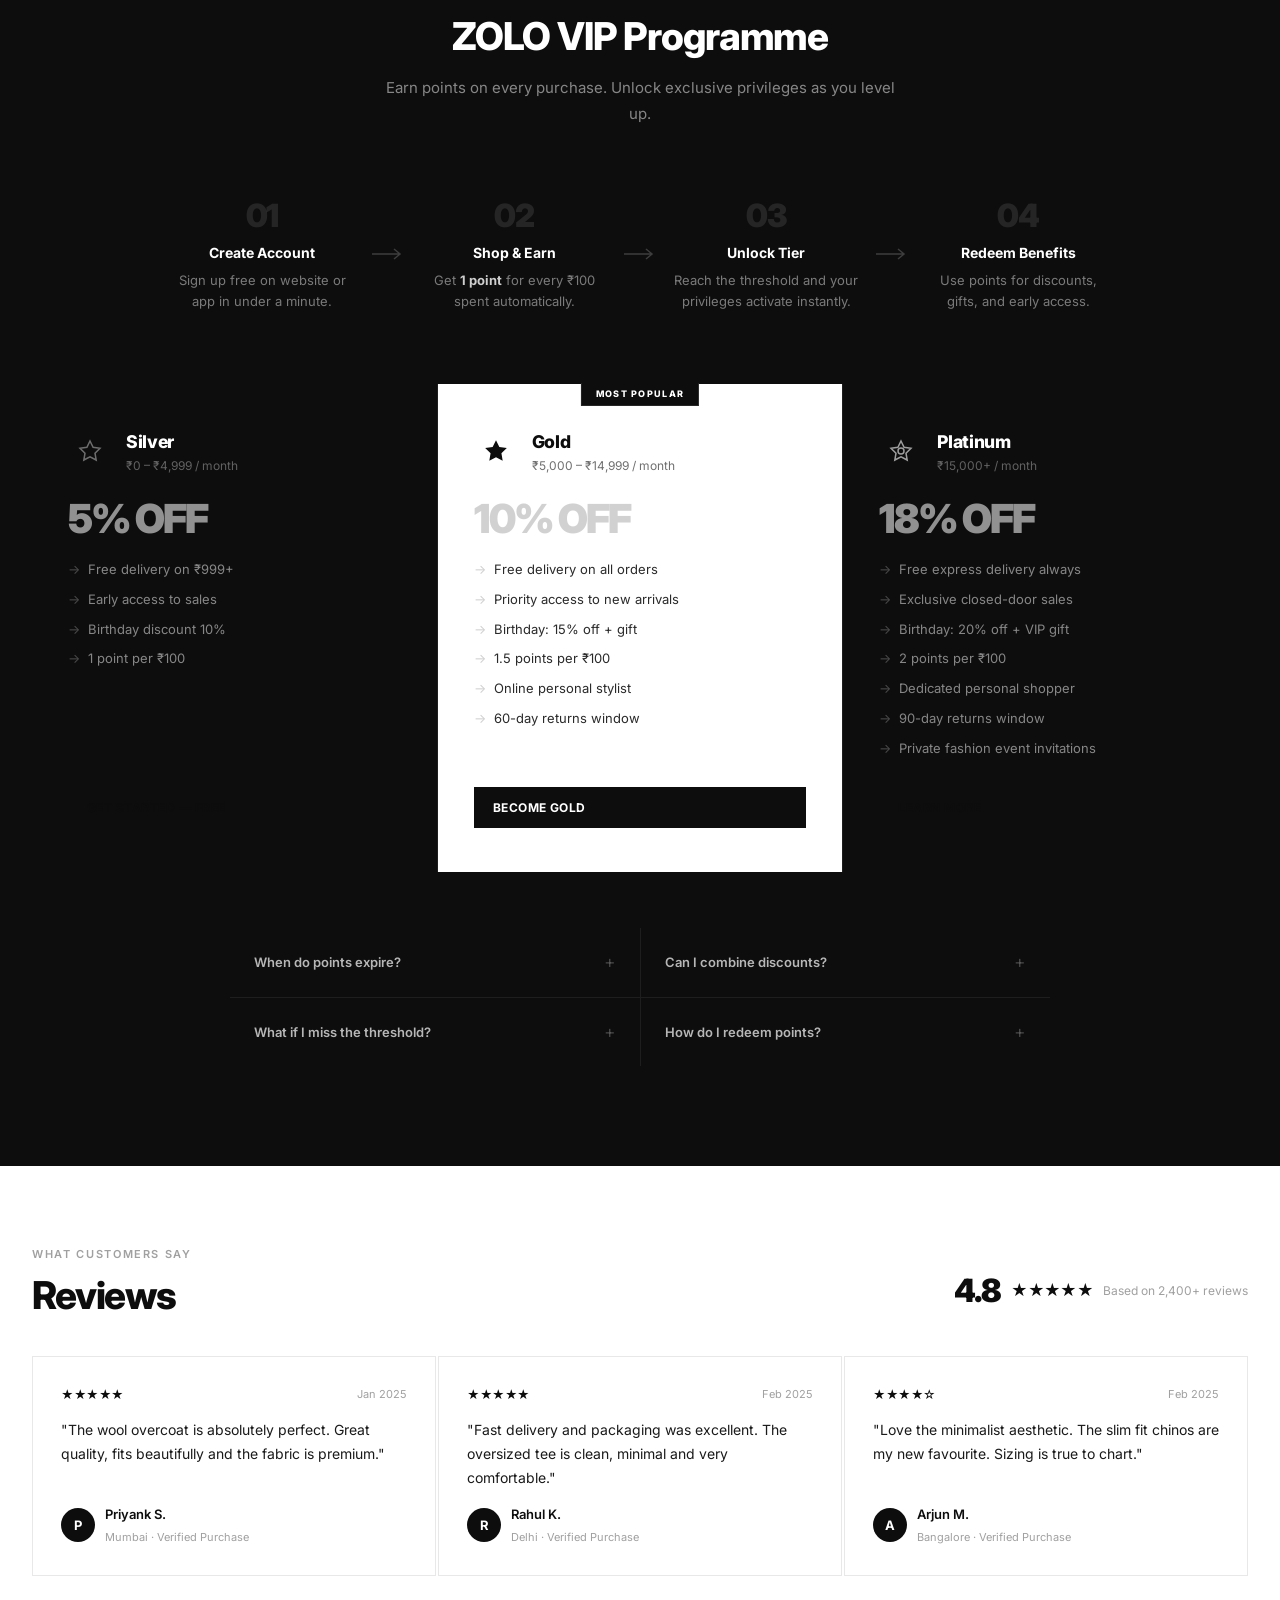
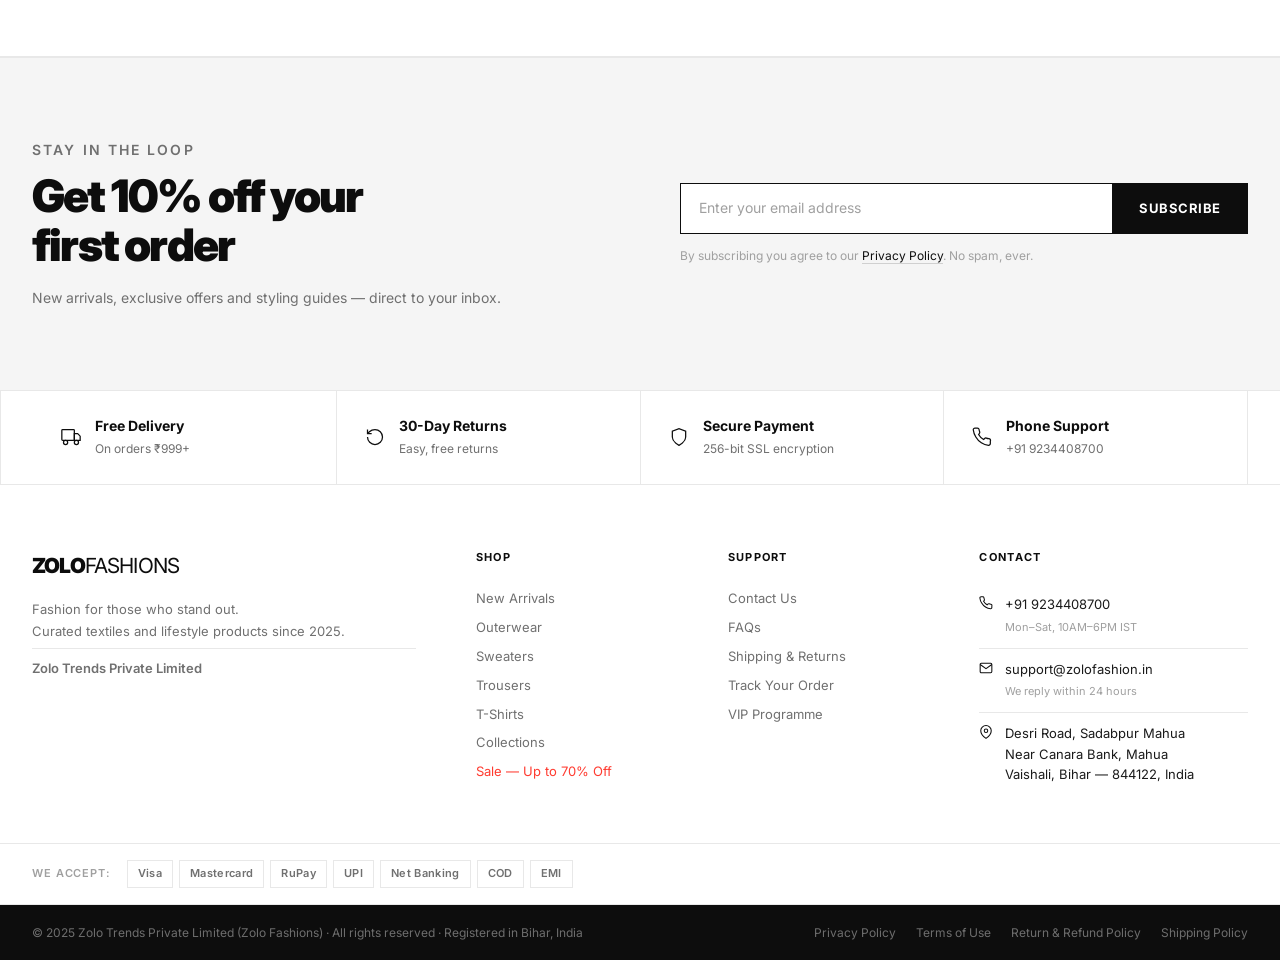
==== commit bcb471a6: "Add working cart drawer, fix nav links, update email and profile settings - Add cart.js: localStorag" ====
--- a/index.html
+++ b/index.html
@@ -435,7 +435,7 @@
         </div>
         <div class="footer__contact-item">
           <svg width="14" height="14" viewBox="0 0 24 24" fill="none" stroke="currentColor" stroke-width="1.8"><path d="M4 4h16c1.1 0 2 .9 2 2v12c0 1.1-.9 2-2 2H4c-1.1 0-2-.9-2-2V6c0-1.1.9-2 2-2z"/><polyline points="22,6 12,13 2,6"/></svg>
-          <div><a href="mailto:idealtradingco940@gmail.com">idealtradingco940@gmail.com</a><small>We reply within 24 hours</small></div>
+          <div><a href="mailto:support@zolofashion.in">support@zolofashion.in</a><small>We reply within 24 hours</small></div>
         </div>
         <div class="footer__contact-item">
           <svg width="14" height="14" viewBox="0 0 24 24" fill="none" stroke="currentColor" stroke-width="1.8"><path d="M21 10c0 7-9 13-9 13s-9-6-9-13a9 9 0 0 1 18 0z"/><circle cx="12" cy="10" r="3"/></svg>
@@ -460,5 +460,28 @@
   </footer>
 
   <script src="main.js"></script>
+  <script src="cart.js"></script>
+
+  <!-- CART DRAWER -->
+  <div class="cart-overlay" id="cartOverlay" aria-hidden="true"></div>
+  <div class="cart-drawer" id="cartDrawer" role="dialog" aria-label="Shopping bag" aria-modal="true">
+    <div class="cart-drawer__head">
+      <h2 class="cart-drawer__title">Your Bag <span class="cart-drawer__count" id="cartDrawerCount">(0)</span></h2>
+      <button class="cart-drawer__close" id="cartClose" aria-label="Close bag">
+        <svg width="18" height="18" viewBox="0 0 24 24" fill="none" stroke="currentColor" stroke-width="2">
+          <line x1="18" y1="6" x2="6" y2="18"/><line x1="6" y1="6" x2="18" y2="18"/>
+        </svg>
+      </button>
+    </div>
+    <div class="cart-drawer__body" id="cartBody"></div>
+    <div class="cart-drawer__foot" id="cartFoot">
+      <div class="cart-drawer__subtotal">
+        <span>Subtotal</span>
+        <span id="cartTotal">₹0</span>
+      </div>
+      <p class="cart-drawer__delivery-note">Free delivery on orders ₹999+</p>
+      <a href="login.html" class="cart-drawer__checkout">Proceed to Checkout</a>
+    </div>
+  </div>
 </body>
 </html>
--- a/style.css
+++ b/style.css
@@ -561,7 +561,7 @@
   display: grid;
   grid-template-columns: 2fr 1fr 1fr;
   grid-template-rows: 260px 260px;
-  gap: 2px;
+  gap: 0;
 }
 .cat-item {
   position: relative;
@@ -2724,3 +2724,209 @@
   transition: transform .6s ease;
 }
 .hero__img:hover img { transform: scale(1.04); }
+
+/* ═══════════════════════════════════════════════════
+   CART DRAWER
+═══════════════════════════════════════════════════ */
+
+/* Overlay */
+.cart-overlay {
+  position: fixed;
+  inset: 0;
+  background: rgba(0,0,0,.45);
+  z-index: 1099;
+  opacity: 0;
+  pointer-events: none;
+  transition: opacity .3s ease;
+}
+.cart-overlay.is-open {
+  opacity: 1;
+  pointer-events: all;
+}
+
+/* Drawer panel */
+.cart-drawer {
+  position: fixed;
+  top: 0; right: 0; bottom: 0;
+  width: 420px;
+  max-width: 100vw;
+  background: var(--white);
+  z-index: 1100;
+  display: flex;
+  flex-direction: column;
+  transform: translateX(100%);
+  transition: transform .3s cubic-bezier(.4,0,.2,1);
+  box-shadow: -8px 0 40px rgba(0,0,0,.12);
+}
+.cart-drawer.is-open { transform: translateX(0); }
+
+/* Head */
+.cart-drawer__head {
+  display: flex;
+  align-items: center;
+  justify-content: space-between;
+  padding: 20px 24px 18px;
+  border-bottom: 1px solid var(--border);
+  flex-shrink: 0;
+}
+.cart-drawer__title {
+  font-size: 15px;
+  font-weight: 700;
+  letter-spacing: .01em;
+  color: var(--black);
+}
+.cart-drawer__count { font-weight: 400; color: var(--gray-4); }
+.cart-drawer__close {
+  width: 36px; height: 36px;
+  display: flex; align-items: center; justify-content: center;
+  color: var(--gray-5);
+  transition: color var(--transition), background var(--transition);
+}
+.cart-drawer__close:hover { color: var(--black); background: var(--gray-1); }
+
+/* Body */
+.cart-drawer__body { flex: 1; overflow-y: auto; }
+
+/* Empty state */
+.cart-empty {
+  display: flex;
+  flex-direction: column;
+  align-items: center;
+  justify-content: center;
+  gap: 14px;
+  height: 100%;
+  padding: 60px 24px;
+  text-align: center;
+  color: var(--gray-4);
+}
+.cart-empty svg { color: var(--gray-3); }
+.cart-empty p { font-size: 14px; line-height: 1.6; }
+.cart-empty a {
+  font-size: 12px;
+  font-weight: 700;
+  letter-spacing: .06em;
+  text-transform: uppercase;
+  color: var(--black);
+  border-bottom: 1.5px solid var(--black);
+  padding-bottom: 2px;
+  text-decoration: none;
+  margin-top: 4px;
+}
+
+/* Cart item row */
+.cart-item {
+  display: grid;
+  grid-template-columns: 80px 1fr;
+  gap: 14px;
+  padding: 16px 24px;
+  border-bottom: 1px solid var(--border);
+  position: relative;
+}
+.cart-item__img {
+  width: 80px;
+  height: 96px;
+  object-fit: cover;
+  background: var(--gray-1);
+  display: block;
+  flex-shrink: 0;
+}
+.cart-item__info {
+  display: flex;
+  flex-direction: column;
+  gap: 6px;
+}
+.cart-item__name {
+  font-size: 13px;
+  font-weight: 600;
+  color: var(--black);
+  line-height: 1.3;
+  margin: 0;
+  padding-right: 48px;
+}
+.cart-item__controls {
+  display: flex;
+  align-items: center;
+}
+.cart-item__qty-btn {
+  width: 28px; height: 28px;
+  border: 1px solid var(--border);
+  background: none;
+  font-size: 16px;
+  line-height: 1;
+  color: var(--black);
+  display: flex; align-items: center; justify-content: center;
+  cursor: pointer;
+  transition: all var(--transition);
+}
+.cart-item__qty-btn:hover { background: var(--black); color: var(--white); border-color: var(--black); }
+.cart-item__qty {
+  width: 36px; height: 28px;
+  border-top: 1px solid var(--border);
+  border-bottom: 1px solid var(--border);
+  border-left: none; border-right: none;
+  text-align: center;
+  font-size: 13px; font-weight: 600;
+  color: var(--black);
+  background: none;
+  display: flex; align-items: center; justify-content: center;
+}
+.cart-item__price {
+  font-size: 14px;
+  font-weight: 700;
+  color: var(--black);
+  margin: 0;
+}
+.cart-item__remove {
+  position: absolute;
+  top: 16px; right: 20px;
+  font-size: 11px; font-weight: 600;
+  letter-spacing: .04em;
+  text-transform: uppercase;
+  color: var(--gray-4);
+  text-decoration: underline;
+  cursor: pointer;
+  background: none; border: none; padding: 0;
+  transition: color var(--transition);
+}
+.cart-item__remove:hover { color: #c00; }
+
+/* Footer */
+.cart-drawer__foot {
+  padding: 20px 24px 28px;
+  border-top: 1px solid var(--border);
+  flex-shrink: 0;
+  display: none;
+}
+.cart-drawer__foot.is-visible { display: block; }
+.cart-drawer__subtotal {
+  display: flex;
+  justify-content: space-between;
+  align-items: center;
+  font-size: 15px; font-weight: 700;
+  color: var(--black);
+  margin-bottom: 6px;
+}
+.cart-drawer__delivery-note {
+  font-size: 12px;
+  color: var(--gray-4);
+  margin-bottom: 16px;
+}
+.cart-drawer__checkout {
+  display: block;
+  width: 100%;
+  text-align: center;
+  padding: 14px;
+  font-size: 13px;
+  text-decoration: none;
+  background: var(--black);
+  color: var(--white);
+  font-weight: 700;
+  letter-spacing: .06em;
+  text-transform: uppercase;
+  transition: background var(--transition);
+}
+.cart-drawer__checkout:hover { background: #333; }
+
+@media (max-width: 480px) {
+  .cart-drawer { width: 100vw; }
+}
